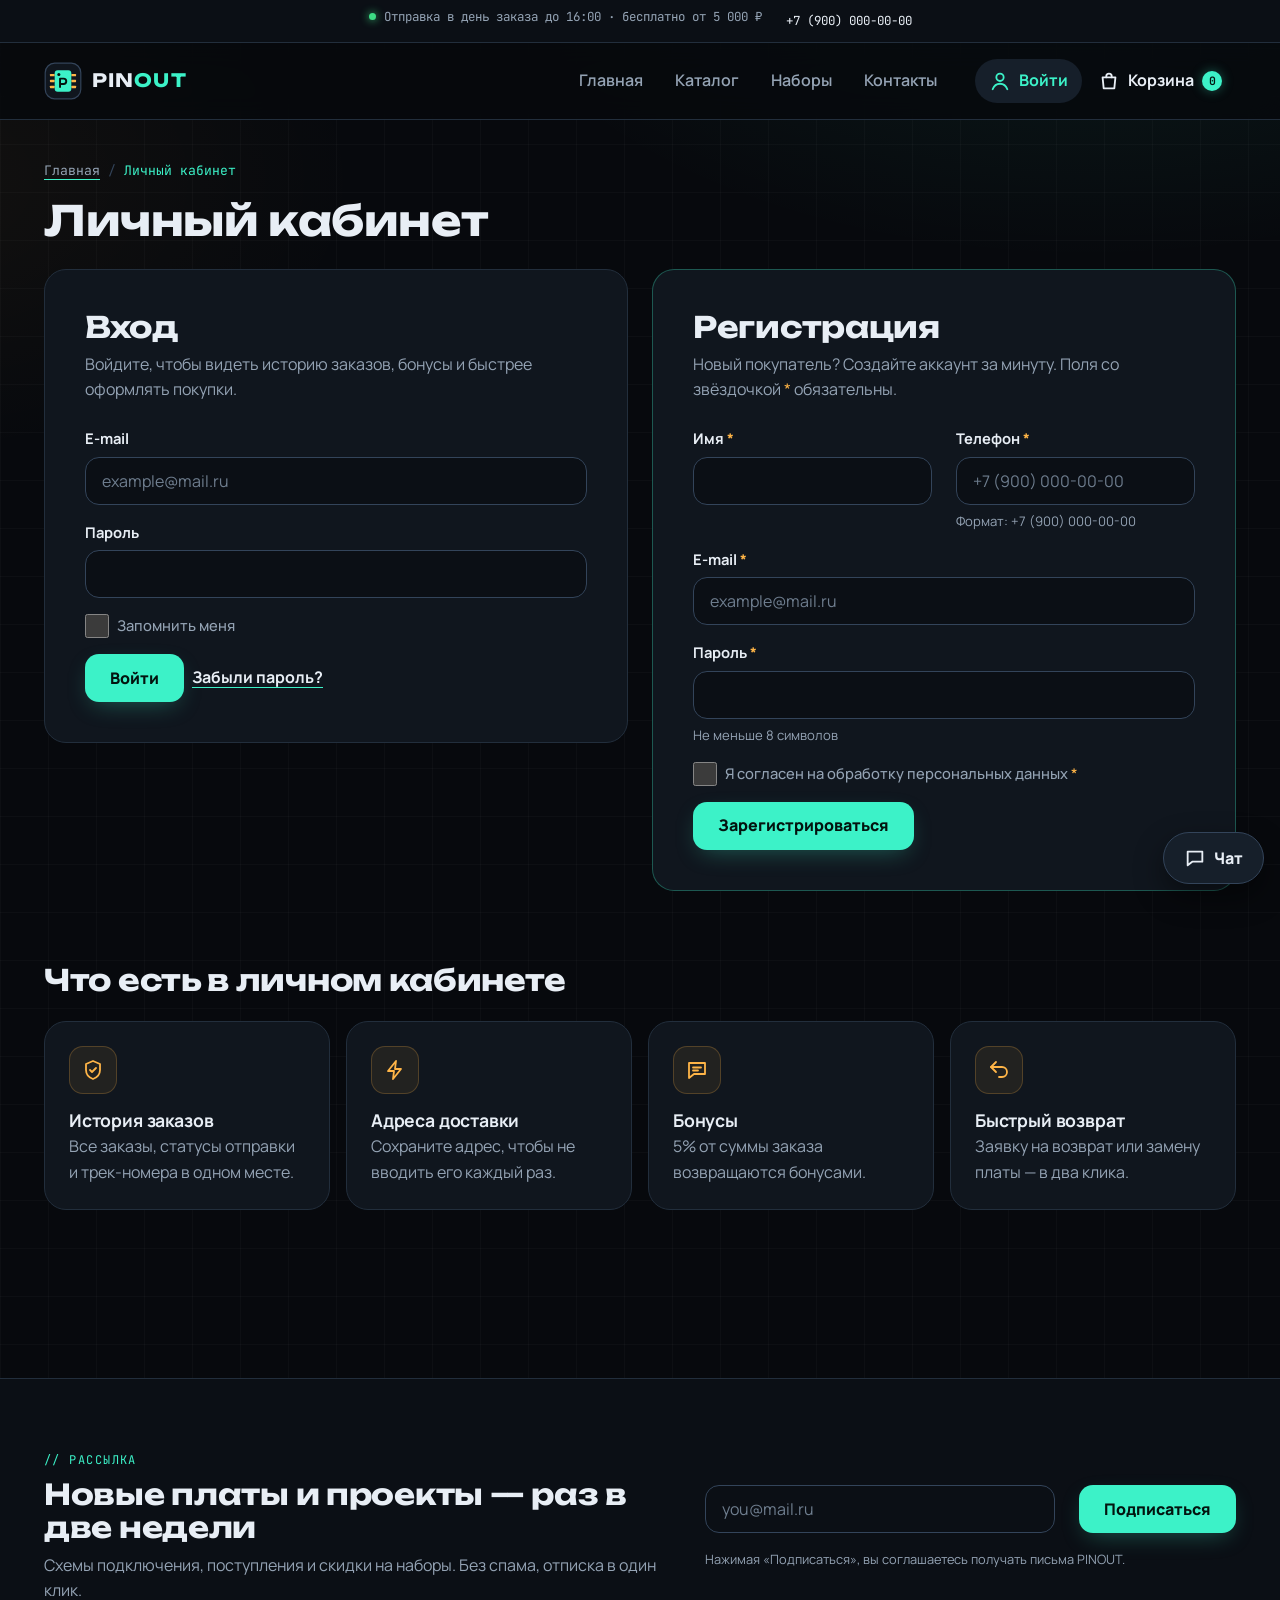
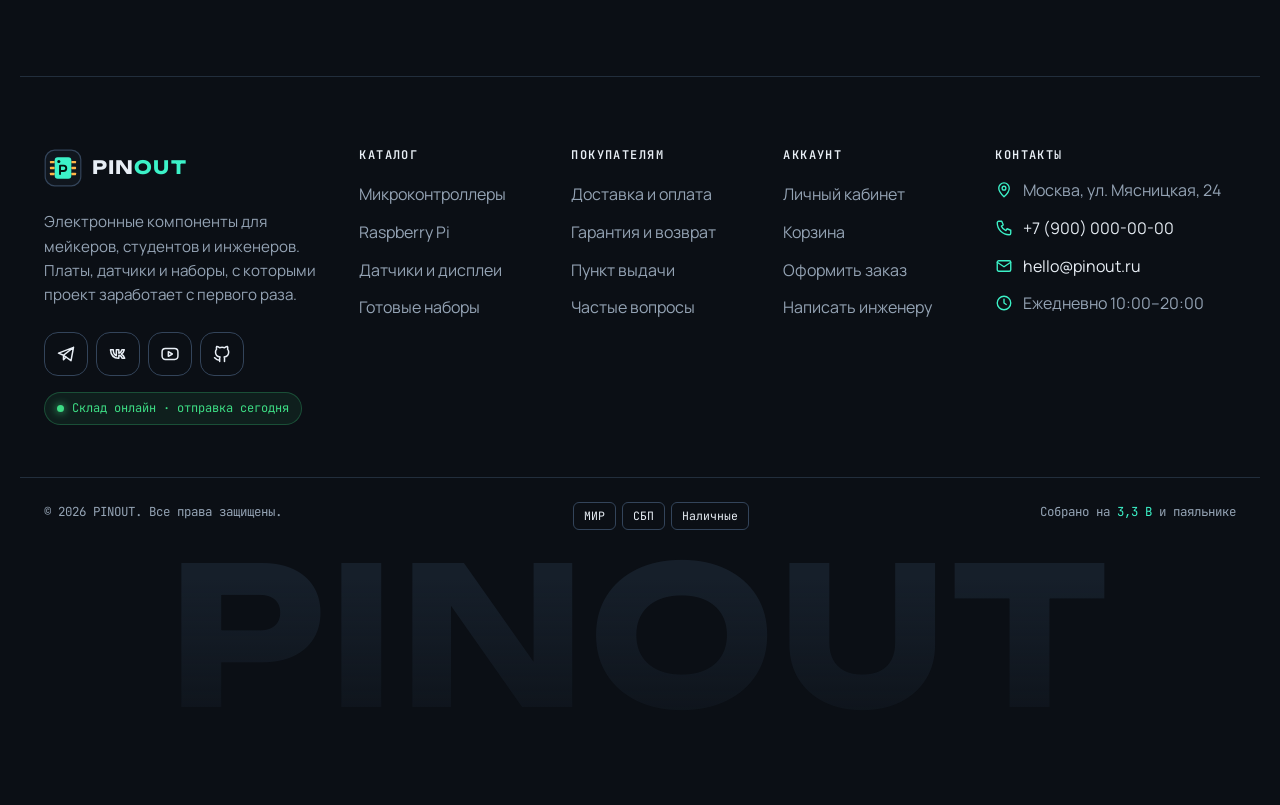
==== account.html @ 780b5b9e "Merge pull request #4 from nguyend1en/feature/electronics-redesign" ====
<!DOCTYPE html>
<html lang="ru">
<head>
  <meta charset="UTF-8">
  <meta name="viewport" content="width=device-width, initial-scale=1.0">
  <title>Личный кабинет — PINOUT</title>
  <meta name="description" content="Вход и регистрация в личном кабинете PINOUT: история заказов, бонусы и данные покупателя.">
  <meta name="theme-color" content="#07090d">
  <script>document.documentElement.classList.add('js');</script>
  <link rel="icon" href="images/favicon.svg" type="image/svg+xml">
  <link rel="preconnect" href="https://fonts.googleapis.com">
  <link rel="preconnect" href="https://fonts.gstatic.com" crossorigin>
  <link rel="stylesheet" href="https://fonts.googleapis.com/css2?family=JetBrains+Mono:wght@400;500;600&amp;family=Manrope:wght@400;500;600;700;800&amp;family=Unbounded:wght@600;700&amp;display=swap">
  <link rel="stylesheet" href="css/style.css">
  <link rel="stylesheet" href="css/responsive.css">
  <script src="js/main.js" defer></script>
</head>
<body>
  <a class="skip-link" href="#main">Перейти к основному содержимому</a>
  <div class="scroll-progress" aria-hidden="true"><span class="scroll-progress__bar"></span></div>
  <div class="topbar">
    <div class="topbar__inner">
      <p class="topbar__text">Отправка в день заказа до 16:00 · бесплатно от 5 000 ₽</p>
      <a class="topbar__phone" href="tel:+79000000000">+7 (900) 000-00-00</a>
    </div>
  </div>
  <header class="site-header" id="top">
    <div class="site-header__inner">
      <a class="site-header__logo" href="index.html" aria-label="PINOUT — на главную"><svg class="logo-mark" viewBox="0 0 64 64" width="36" height="36" aria-hidden="true" focusable="false"><rect x="2" y="2" width="60" height="60" rx="16" fill="#10161e" stroke="#33445a" stroke-width="2"/><g fill="#ffb547"><rect x="10" y="20" width="8" height="4" rx="1"/><rect x="10" y="30" width="8" height="4" rx="1"/><rect x="10" y="40" width="8" height="4" rx="1"/><rect x="46" y="20" width="8" height="4" rx="1"/><rect x="46" y="30" width="8" height="4" rx="1"/><rect x="46" y="40" width="8" height="4" rx="1"/></g><rect x="18" y="14" width="28" height="36" rx="5" fill="#3cf2c8"/><circle cx="25" cy="21" r="2.6" fill="#03140f"/><path d="M27 42V28h6a4.5 4.5 0 0 1 0 9h-6" fill="none" stroke="#03140f" stroke-width="3.2" stroke-linecap="round" stroke-linejoin="round"/></svg><span class="site-header__name">PIN<span class="site-header__name-accent">OUT</span></span></a>
      <div class="header-actions">
        <a class="header-actions__link header-actions__link--active" aria-current="page" href="account.html"><svg class="header-actions__icon" viewBox="0 0 24 24" width="22" height="22" fill="none" stroke="currentColor" stroke-width="2" stroke-linecap="round" stroke-linejoin="round" aria-hidden="true" focusable="false"><circle cx="12" cy="8" r="4"/><path d="M4 21c1.5-4 4.5-6 8-6s6.5 2 8 6"/></svg><span class="header-actions__text">Войти</span></a>
        <a class="header-actions__link" href="cart.html"><svg class="header-actions__icon" viewBox="0 0 24 24" width="22" height="22" fill="none" stroke="currentColor" stroke-width="2" stroke-linecap="round" stroke-linejoin="round" aria-hidden="true" focusable="false"><path d="M5 8h14l-1.2 12H6.2z"/><path d="M9 8V7a3 3 0 0 1 6 0v1"/></svg><span class="header-actions__text">Корзина</span><span class="header-actions__count"><span class="visually-hidden">, товаров: </span><span class="header-actions__count-value">0</span></span></a>
      </div>
      <nav class="site-nav" aria-label="Основная навигация">
        <button class="site-nav__toggle" type="button" aria-expanded="false" aria-controls="site-nav-list">
          <span class="site-nav__toggle-icon" aria-hidden="true"></span>
          <span class="site-nav__toggle-text">Меню</span>
        </button>
        <ul class="site-nav__list" id="site-nav-list">
          <li class="site-nav__item"><a class="site-nav__link" href="index.html">Главная</a></li>
          <li class="site-nav__item"><a class="site-nav__link" href="catalog.html">Каталог</a></li>
          <li class="site-nav__item"><a class="site-nav__link" href="index.html#kits">Наборы</a></li>
          <li class="site-nav__item"><a class="site-nav__link" href="contacts.html">Контакты</a></li>
        </ul>
      </nav>
    </div>
  </header>

  <main id="main" tabindex="-1">
    <nav class="breadcrumbs" aria-label="Хлебные крошки">
      <ol class="breadcrumbs__list">
        <li class="breadcrumbs__item"><a class="breadcrumbs__link" href="index.html">Главная</a></li>
        <li class="breadcrumbs__item"><span class="breadcrumbs__current" aria-current="page">Личный кабинет</span></li>
      </ol>
    </nav>
    <h1 class="page-title">Личный кабинет</h1>

    <div class="account-layout" id="account-auth">
      <section class="account-card" aria-labelledby="login-title">
        <h2 class="account-card__title" id="login-title">Вход</h2>
        <p class="account-card__text">Войдите, чтобы видеть историю заказов, бонусы и быстрее оформлять покупки.</p>
        <form class="order-form" id="login-form" action="#" method="post" data-success="Вы вошли в личный кабинет." data-account="login">
          <div class="order-form__field order-form__field--wide">
            <label class="order-form__label" for="login-email">E-mail</label>
            <input class="order-form__input" id="login-email" name="email" type="email" placeholder="example@mail.ru" autocomplete="email" required>
          </div>
          <div class="order-form__field order-form__field--wide">
            <label class="order-form__label" for="login-password">Пароль</label>
            <input class="order-form__input" id="login-password" name="password" type="password" minlength="6" autocomplete="current-password" required>
          </div>
          <div class="order-form__field order-form__field--checkbox">
            <input class="order-form__checkbox" id="login-remember" name="remember" type="checkbox">
            <label class="order-form__label" for="login-remember">Запомнить меня</label>
          </div>
          <div class="order-form__actions">
            <button class="button button--primary" type="submit">Войти</button>
            <a class="account-card__link" href="contacts.html#faq">Забыли пароль?</a>
          </div>
          <p class="account-card__error" id="login-error" role="alert" hidden>Неверный e-mail или пароль. Попробуйте ещё раз.</p>
        </form>
      </section>

      <section class="account-card account-card--accent" aria-labelledby="register-title">
        <h2 class="account-card__title" id="register-title">Регистрация</h2>
        <p class="account-card__text">Новый покупатель? Создайте аккаунт за минуту. Поля со звёздочкой <span class="order-form__required" aria-hidden="true">*</span> обязательны.</p>
        <form class="order-form" id="register-form" action="#" method="post" data-success="Аккаунт создан, вы вошли в личный кабинет." data-account="register">
          <div class="order-form__field">
            <label class="order-form__label" for="reg-name">Имя <span class="order-form__required" aria-hidden="true">*</span></label>
            <input class="order-form__input" id="reg-name" name="name" type="text" minlength="2" autocomplete="given-name" required>
          </div>
          <div class="order-form__field">
            <label class="order-form__label" for="reg-phone">Телефон <span class="order-form__required" aria-hidden="true">*</span></label>
            <input class="order-form__input" id="reg-phone" name="phone" type="tel" inputmode="tel" placeholder="+7 (900) 000-00-00" pattern="^\+7 \(\d{3}\) \d{3}-\d{2}-\d{2}$" autocomplete="tel" aria-describedby="reg-phone-hint" required>
            <small class="order-form__hint" id="reg-phone-hint">Формат: +7 (900) 000-00-00</small>
          </div>
          <div class="order-form__field order-form__field--wide">
            <label class="order-form__label" for="reg-email">E-mail <span class="order-form__required" aria-hidden="true">*</span></label>
            <input class="order-form__input" id="reg-email" name="email" type="email" placeholder="example@mail.ru" autocomplete="email" required>
          </div>
          <div class="order-form__field order-form__field--wide">
            <label class="order-form__label" for="reg-password">Пароль <span class="order-form__required" aria-hidden="true">*</span></label>
            <input class="order-form__input" id="reg-password" name="password" type="password" minlength="8" autocomplete="new-password" aria-describedby="reg-password-hint" required>
            <small class="order-form__hint" id="reg-password-hint">Не меньше 8 символов</small>
          </div>
          <div class="order-form__field order-form__field--checkbox">
            <input class="order-form__checkbox" id="reg-agreement" name="agreement" type="checkbox" required>
            <label class="order-form__label" for="reg-agreement">Я согласен на обработку персональных данных <span class="order-form__required" aria-hidden="true">*</span></label>
          </div>
          <div class="order-form__actions">
            <button class="button button--primary" type="submit">Зарегистрироваться</button>
          </div>
          <p class="account-card__error" id="register-error" role="alert" hidden>Пользователь с таким e-mail уже зарегистрирован. Войдите в аккаунт.</p>
        </form>
      </section>
    </div>

    <!-- профиль показывается после входа (js/main.js) -->
    <section class="profile" id="account-profile" aria-labelledby="profile-title" hidden>
      <div class="profile__head">
        <span class="profile__avatar" id="profile-avatar" aria-hidden="true"></span>
        <div class="profile__who">
          <h2 class="profile__title" id="profile-title" tabindex="-1">Здравствуйте, <span id="profile-name"></span>!</h2>
          <p class="profile__meta"><span id="profile-email"></span> · <span id="profile-phone"></span></p>
        </div>
        <button class="button button--secondary profile__logout" id="logout" type="button">Выйти</button>
      </div>

      <dl class="profile__stats">
        <div class="profile__stat"><dt>Заказов</dt><dd id="stat-orders">0</dd></div>
        <div class="profile__stat"><dt>Сумма покупок</dt><dd id="stat-spent">0 ₽</dd></div>
        <div class="profile__stat"><dt>Бонусы (5%)</dt><dd id="stat-bonus">0</dd></div>
      </dl>

      <h3 class="profile__subtitle">История заказов</h3>
      <p class="table-hint" aria-hidden="true">Таблицу можно прокрутить вправо &rarr;</p>
      <div class="table-wrap" role="region" aria-labelledby="orders-caption" tabindex="0">
        <table class="data-table orders-table">
          <caption class="data-table__caption" id="orders-caption">Ваши заказы — новые сверху</caption>
          <thead>
            <tr class="data-table__row">
              <th class="data-table__head-cell" scope="col">№</th>
              <th class="data-table__head-cell" scope="col">Дата</th>
              <th class="data-table__head-cell" scope="col">Товары</th>
              <th class="data-table__head-cell" scope="col">Сумма</th>
              <th class="data-table__head-cell" scope="col">Статус</th>
            </tr>
          </thead>
          <tbody id="orders-body"></tbody>
        </table>
      </div>
      <p class="profile__empty" id="orders-empty" hidden>Заказов пока нет. <a href="catalog.html">Перейти в каталог</a></p>
    </section>

    <section class="section" aria-labelledby="perks-title">
      <h2 class="section__title" id="perks-title">Что есть в личном кабинете</h2>
      <ul class="advantages">
        <li class="advantages__item" data-reveal>
          <span class="advantages__icon" aria-hidden="true"><svg viewBox="0 0 24 24" width="24" height="24" fill="none" stroke="currentColor" stroke-width="1.8" stroke-linecap="round" stroke-linejoin="round" aria-hidden="true" focusable="false"><path d="M12 3l7 3v6c0 4.5-3 7.5-7 9-4-1.5-7-4.5-7-9V6z"/><path d="M9 12l2 2 4-4"/></svg></span>
          <h3 class="advantages__title">История заказов</h3>
          <p class="advantages__text">Все заказы, статусы отправки и трек-номера в одном месте.</p>
        </li>
        <li class="advantages__item" data-reveal>
          <span class="advantages__icon" aria-hidden="true"><svg viewBox="0 0 24 24" width="24" height="24" fill="none" stroke="currentColor" stroke-width="1.8" stroke-linecap="round" stroke-linejoin="round" aria-hidden="true" focusable="false"><path d="M13 3L5 13h6l-1 8 8-10h-6z"/></svg></span>
          <h3 class="advantages__title">Адреса доставки</h3>
          <p class="advantages__text">Сохраните адрес, чтобы не вводить его каждый раз.</p>
        </li>
        <li class="advantages__item" data-reveal>
          <span class="advantages__icon" aria-hidden="true"><svg viewBox="0 0 24 24" width="24" height="24" fill="none" stroke="currentColor" stroke-width="1.8" stroke-linecap="round" stroke-linejoin="round" aria-hidden="true" focusable="false"><path d="M4 5h16v11H9l-5 4z"/><path d="M8 9.5h8M8 12.5h5"/></svg></span>
          <h3 class="advantages__title">Бонусы</h3>
          <p class="advantages__text">5% от суммы заказа возвращаются бонусами.</p>
        </li>
        <li class="advantages__item" data-reveal>
          <span class="advantages__icon" aria-hidden="true"><svg viewBox="0 0 24 24" width="24" height="24" fill="none" stroke="currentColor" stroke-width="1.8" stroke-linecap="round" stroke-linejoin="round" aria-hidden="true" focusable="false"><path d="M9 14L4 9l5-5"/><path d="M4 9h11a5 5 0 010 10h-3"/></svg></span>
          <h3 class="advantages__title">Быстрый возврат</h3>
          <p class="advantages__text">Заявку на возврат или замену платы — в два клика.</p>
        </li>
      </ul>
    </section>
  </main>

  <footer class="site-footer">
    <div class="footer-cta">
      <div>
        <p class="footer-cta__label">// рассылка</p>
        <h2 class="footer-cta__title">Новые платы и проекты — раз в две недели</h2>
        <p class="footer-cta__text">Схемы подключения, поступления и скидки на наборы. Без спама, отписка в один клик.</p>
      </div>
      <form class="order-form subscribe" id="subscribe-form" action="#" method="post" data-success="Готово! Первое письмо придёт с ближайшей рассылкой.">
        <label class="visually-hidden" for="subscribe-email">E-mail для рассылки</label>
        <input class="order-form__input" id="subscribe-email" name="email" type="email" placeholder="you@mail.ru" autocomplete="email" required>
        <button class="button button--primary" type="submit">Подписаться</button>
        <p class="subscribe__note">Нажимая «Подписаться», вы соглашаетесь получать письма PINOUT.</p>
      </form>
    </div>
    <div class="site-footer__inner">
      <div class="site-footer__brand">
        <a class="site-footer__logo" href="index.html" aria-label="PINOUT — на главную"><svg class="logo-mark" viewBox="0 0 64 64" width="36" height="36" aria-hidden="true" focusable="false"><rect x="2" y="2" width="60" height="60" rx="16" fill="#10161e" stroke="#33445a" stroke-width="2"/><g fill="#ffb547"><rect x="10" y="20" width="8" height="4" rx="1"/><rect x="10" y="30" width="8" height="4" rx="1"/><rect x="10" y="40" width="8" height="4" rx="1"/><rect x="46" y="20" width="8" height="4" rx="1"/><rect x="46" y="30" width="8" height="4" rx="1"/><rect x="46" y="40" width="8" height="4" rx="1"/></g><rect x="18" y="14" width="28" height="36" rx="5" fill="#3cf2c8"/><circle cx="25" cy="21" r="2.6" fill="#03140f"/><path d="M27 42V28h6a4.5 4.5 0 0 1 0 9h-6" fill="none" stroke="#03140f" stroke-width="3.2" stroke-linecap="round" stroke-linejoin="round"/></svg><span class="site-header__name">PIN<span class="site-header__name-accent">OUT</span></span></a>
        <p class="site-footer__about">Электронные компоненты для мейкеров, студентов и инженеров. Платы, датчики и наборы, с которыми проект заработает с первого раза.</p>
        <ul class="socials">
          <li><a class="socials__link" href="https://t.me/" target="_blank" rel="noopener" aria-label="Telegram (в новой вкладке)"><svg viewBox="0 0 24 24" width="20" height="20" fill="none" stroke="currentColor" stroke-width="1.8" stroke-linecap="round" stroke-linejoin="round" aria-hidden="true" focusable="false"><path d="M21 4L3 11l6 2.5M21 4l-3 16-9-6.5M21 4L9 13.5V19l3-3.5"/></svg></a></li>
          <li><a class="socials__link" href="https://vk.com/" target="_blank" rel="noopener" aria-label="ВКонтакте (в новой вкладке)"><svg viewBox="0 0 24 24" width="20" height="20" fill="none" stroke="currentColor" stroke-width="1.8" stroke-linecap="round" stroke-linejoin="round" aria-hidden="true" focusable="false"><path d="M3 7c.5 6 4 10 9.5 10h.5v-3.5c2 .2 3.4 1.6 4 3.5H20c-.8-2.6-2.7-4.3-4-5 1.3-.8 3-2.6 3.5-5h-2.8c-.6 2-2.2 3.8-3.7 4V7h-3v7c-1.8-.4-3.6-2.6-3.7-7z"/></svg></a></li>
          <li><a class="socials__link" href="https://www.youtube.com/" target="_blank" rel="noopener" aria-label="YouTube (в новой вкладке)"><svg viewBox="0 0 24 24" width="20" height="20" fill="none" stroke="currentColor" stroke-width="1.8" stroke-linecap="round" stroke-linejoin="round" aria-hidden="true" focusable="false"><rect x="2.5" y="5.5" width="19" height="13" rx="4"/><path d="M10 9.2v5.6l4.8-2.8z"/></svg></a></li>
          <li><a class="socials__link" href="https://github.com/nguyend1en/kr3-responsive-shop" target="_blank" rel="noopener" aria-label="GitHub (в новой вкладке)"><svg viewBox="0 0 24 24" width="20" height="20" fill="none" stroke="currentColor" stroke-width="1.8" stroke-linecap="round" stroke-linejoin="round" aria-hidden="true" focusable="false"><path d="M9 19c-4 1.3-4-2-6-2.5m12 4.5v-3.5c0-1 .1-1.4-.5-2 2.8-.3 5.5-1.4 5.5-6a4.6 4.6 0 0 0-1.3-3.2 4.3 4.3 0 0 0-.1-3.2s-1-.3-3.4 1.3a11.6 11.6 0 0 0-6.2 0C6.6 2.8 5.6 3.1 5.6 3.1a4.3 4.3 0 0 0-.1 3.2A4.6 4.6 0 0 0 4.2 9.5c0 4.6 2.7 5.7 5.5 6-.6.6-.6 1.2-.5 2V21"/></svg></a></li>
        </ul>
        <p class="site-footer__status">Склад онлайн · отправка сегодня</p>
      </div>
      <nav class="site-footer__col" aria-labelledby="footer-catalog-title">
        <h2 class="site-footer__title" id="footer-catalog-title">Каталог</h2>
        <ul class="site-footer__list">
          <li><a class="site-footer__link" href="catalog.html">Микроконтроллеры</a></li>
          <li><a class="site-footer__link" href="catalog.html">Raspberry Pi</a></li>
          <li><a class="site-footer__link" href="catalog.html">Датчики и дисплеи</a></li>
          <li><a class="site-footer__link" href="index.html#kits">Готовые наборы</a></li>
        </ul>
      </nav>
      <nav class="site-footer__col" aria-labelledby="footer-help-title">
        <h2 class="site-footer__title" id="footer-help-title">Покупателям</h2>
        <ul class="site-footer__list">
          <li><a class="site-footer__link" href="contacts.html#faq">Доставка и оплата</a></li>
          <li><a class="site-footer__link" href="contacts.html#faq">Гарантия и возврат</a></li>
          <li><a class="site-footer__link" href="contacts.html#route">Пункт выдачи</a></li>
          <li><a class="site-footer__link" href="contacts.html#faq">Частые вопросы</a></li>
        </ul>
      </nav>
      <nav class="site-footer__col" aria-labelledby="footer-account-title">
        <h2 class="site-footer__title" id="footer-account-title">Аккаунт</h2>
        <ul class="site-footer__list">
          <li><a class="site-footer__link" href="account.html">Личный кабинет</a></li>
          <li><a class="site-footer__link" href="cart.html">Корзина</a></li>
          <li><a class="site-footer__link" href="order.html">Оформить заказ</a></li>
          <li><a class="site-footer__link" href="contacts.html#feedback-title">Написать инженеру</a></li>
        </ul>
      </nav>
      <div class="site-footer__col">
        <h2 class="site-footer__title">Контакты</h2>
        <address class="site-footer__address">
          <p class="site-footer__contact"><svg viewBox="0 0 24 24" width="18" height="18" fill="none" stroke="currentColor" stroke-width="1.8" stroke-linecap="round" stroke-linejoin="round" aria-hidden="true" focusable="false"><path d="M12 21s-7-6.2-7-11.5a7 7 0 0 1 14 0C19 14.8 12 21 12 21z"/><circle cx="12" cy="9.5" r="2.5"/></svg><span>Москва, ул. Мясницкая, 24</span></p>
          <p class="site-footer__contact"><svg viewBox="0 0 24 24" width="18" height="18" fill="none" stroke="currentColor" stroke-width="1.8" stroke-linecap="round" stroke-linejoin="round" aria-hidden="true" focusable="false"><path d="M5 3h4l2 5-2.5 1.5a11 11 0 0 0 6 6L16 13l5 2v4a2 2 0 0 1-2 2A16 16 0 0 1 3 5a2 2 0 0 1 2-2z"/></svg><a href="tel:+79000000000">+7 (900) 000-00-00</a></p>
          <p class="site-footer__contact"><svg viewBox="0 0 24 24" width="18" height="18" fill="none" stroke="currentColor" stroke-width="1.8" stroke-linecap="round" stroke-linejoin="round" aria-hidden="true" focusable="false"><rect x="3" y="5" width="18" height="14" rx="2"/><path d="M3 7l9 6 9-6"/></svg><a href="mailto:hello@pinout.ru">hello@pinout.ru</a></p>
          <p class="site-footer__contact"><svg viewBox="0 0 24 24" width="18" height="18" fill="none" stroke="currentColor" stroke-width="1.8" stroke-linecap="round" stroke-linejoin="round" aria-hidden="true" focusable="false"><circle cx="12" cy="12" r="9"/><path d="M12 7v5l3 2"/></svg><span>Ежедневно 10:00–20:00</span></p>
        </address>
      </div>
    </div>
    <div class="site-footer__bottom">
      <p class="site-footer__copy">&copy; 2026 PINOUT. Все права защищены.</p>
      <ul class="payments" aria-label="Способы оплаты">
        <li class="payments__item">МИР</li>
        <li class="payments__item">СБП</li>
        <li class="payments__item">Наличные</li>
      </ul>
      <p class="site-footer__made">Собрано на <span>3,3&nbsp;В</span> и паяльнике</p>
    </div>
    <p class="site-footer__giant" aria-hidden="true">PINOUT</p>
  </footer>
  <a class="to-top" href="#top" aria-label="Наверх">
    <svg class="to-top__chip" viewBox="0 0 64 64" aria-hidden="true" focusable="false">
      <g class="to-top__pin to-top__pin--left"><rect x="4" y="16" width="10" height="4" rx="1"/><rect x="4" y="26" width="10" height="4" rx="1"/><rect x="4" y="36" width="10" height="4" rx="1"/><rect x="4" y="46" width="10" height="4" rx="1"/></g>
      <g class="to-top__pin to-top__pin--right"><rect x="50" y="16" width="10" height="4" rx="1"/><rect x="50" y="26" width="10" height="4" rx="1"/><rect x="50" y="36" width="10" height="4" rx="1"/><rect x="50" y="46" width="10" height="4" rx="1"/></g>
      <rect class="to-top__body" x="13" y="8" width="38" height="48" rx="5"/>
      <rect class="to-top__fill" x="14.5" y="9.5" width="35" height="45" rx="4"/>
      <path class="to-top__notch" d="M27 8.8a5 5 0 0 0 10 0z"/>
      <path class="to-top__arrow" d="M32 44V22M24 30l8-8 8 8"/>
    </svg>
  </a>

  <p class="success-message" id="success-message" role="status" hidden>Заказ принят! Мы свяжемся с вами в течение часа.</p>
  <div class="chat" id="chat">
    <section class="chat__panel" id="chat-panel" aria-labelledby="chat-title" hidden>
      <div class="chat__header">
        <div>
          <h2 class="chat__title" id="chat-title">Чат с магазином</h2>
          <p class="chat__status"><span class="chat__dot" aria-hidden="true"></span>Инженеры на связи 10:00–20:00</p>
        </div>
        <button class="chat__close" type="button" aria-label="Свернуть чат">&times;</button>
      </div>
      <ol class="chat__messages" aria-live="polite">
        <li class="chat__message chat__message--shop">
          <p class="chat__author">Инженер PINOUT</p>
          <p class="chat__text">Здравствуйте! Расскажите о проекте или спросите про распиновку, драйвер, доставку — инженер магазина ответит здесь.</p>
        </li>
      </ol>
      <form class="chat__form" id="chat-form" action="#" method="post">
        <label class="visually-hidden" for="chat-input">Ваше сообщение</label>
        <textarea class="chat__input" id="chat-input" name="message" rows="2" placeholder="Напишите сообщение…" required></textarea>
        <button class="chat__send" type="submit" aria-label="Отправить сообщение"><svg viewBox="0 0 24 24" width="20" height="20" fill="none" stroke="currentColor" stroke-width="2" stroke-linecap="round" stroke-linejoin="round" aria-hidden="true" focusable="false"><path d="M4 12l16-8-6 16-2-7z"/></svg></button>
      </form>
    </section>
    <button class="chat__toggle" type="button" aria-expanded="false" aria-controls="chat-panel"><svg class="chat__icon" viewBox="0 0 24 24" width="22" height="22" fill="none" stroke="currentColor" stroke-width="2" stroke-linecap="round" stroke-linejoin="round" aria-hidden="true" focusable="false"><path d="M4 5h16v11H9l-5 4z"/></svg><span class="chat__toggle-text">Чат</span></button>
  </div>

</body>
</html>
---- css/style.css ----
/* =========================================================
   PINOUT — КР №3. Базовые стили (Mobile First).
   Здесь нет медиазапросов: так сайт выглядит на телефоне
   (от 360px). Всё, что меняется на планшете и desktop,
   находится в css/responsive.css.
   Стиль — «осциллограф»: почти чёрный фон, бирюзовый луч
   как акцент, золотые «контактные площадки», моноширинный
   шрифт для характеристик и сетка дорожек печатной платы.
   ========================================================= */

/* ===== 1. Переменные ===== */
:root {
  --color-bg: #07090d;
  --color-bg-soft: #0b0f15;
  --color-surface: #10161e;
  --color-surface-2: #161f2a;
  --color-line: #222e3c;
  --color-line-strong: #33445a;
  --color-text: #e8eef5;
  --color-muted: #94a3b4;
  --color-accent: #3cf2c8;
  --color-accent-strong: #7dfadc;
  --color-accent-ink: #03140f;
  --color-accent-glow: rgba(60, 242, 200, 0.35);
  --color-gold: #ffb547;
  --color-gold-ink: #1d1203;
  --color-success: #3ddc84;
  --color-danger: #ff7a7a;

  --font-main: "Manrope", "Segoe UI", Arial, sans-serif;
  --font-display: "Unbounded", "Manrope", "Segoe UI", sans-serif;
  --font-mono: "JetBrains Mono", Consolas, "DejaVu Sans Mono", monospace;

  --space-xs: 4px;
  --space-sm: 8px;
  --space-md: 16px;
  --space-lg: 24px;
  --space-xl: 40px;
  --space-2xl: 72px;

  --radius-sm: 8px;
  --radius-md: 14px;
  --radius-lg: 22px;
  --radius-pill: 999px;

  --container-width: 1240px;
  --header-height: 64px;
  --ease: cubic-bezier(0.22, 1, 0.36, 1);
}

/* ===== 2. Базовые стили ===== */
*,
*::before,
*::after {
  box-sizing: border-box;
}

html {
  scroll-behavior: smooth;
  scroll-padding-top: calc(var(--header-height) + var(--space-md));
  color-scheme: dark;
  -webkit-text-size-adjust: 100%;
  text-size-adjust: 100%;
}

body {
  display: flex;
  flex-direction: column;
  min-height: 100vh;
  margin: 0;
  font-family: var(--font-main);
  font-size: 1rem;
  line-height: 1.6;
  color: var(--color-text);
  background-color: var(--color-bg);
  /* мягкое свечение сверху и сетка дорожек платы */
  background-image:
    radial-gradient(900px 500px at 85% -10%, rgba(60, 242, 200, 0.09), transparent 70%),
    radial-gradient(700px 400px at -10% 20%, rgba(255, 181, 71, 0.05), transparent 70%),
    linear-gradient(rgba(255, 255, 255, 0.025) 1px, transparent 1px),
    linear-gradient(90deg, rgba(255, 255, 255, 0.025) 1px, transparent 1px);
  background-size: auto, auto, 48px 48px, 48px 48px;
  background-attachment: fixed, fixed, scroll, scroll;
}

main {
  flex: 1;
  width: 100%;
  max-width: var(--container-width);
  margin: 0 auto;
  padding: var(--space-lg) var(--space-md) var(--space-2xl);
}

h1,
h2,
h3 {
  margin-top: 0;
  line-height: 1.15;
  letter-spacing: -0.01em;
}

h1,
h2 {
  font-family: var(--font-display);
  font-weight: 700;
}

h1 {
  font-size: 2rem;
}

h2 {
  font-size: 1.5rem;
}

h3 {
  font-size: 1.1rem;
  font-weight: 700;
}

picture {
  display: block;
}

img {
  display: block;
  max-width: 100%;
  height: auto;
}

a {
  color: var(--color-text);
  text-decoration-color: var(--color-accent);
  text-decoration-thickness: 1px;
  text-underline-offset: 4px;
  transition: color 0.2s ease;
}

a:hover {
  color: var(--color-accent);
}

::selection {
  color: var(--color-accent-ink);
  background-color: var(--color-accent);
}

/* видимый фокус для клавиатуры — бирюзовая рамка со свечением */
a:focus-visible,
button:focus-visible,
input:focus-visible,
select:focus-visible,
textarea:focus-visible,
summary:focus-visible,
iframe:focus-visible,
[tabindex]:focus-visible {
  outline: 2px solid var(--color-accent);
  outline-offset: 3px;
  box-shadow: 0 0 0 6px var(--color-accent-glow);
}

main:focus {
  outline: none;
}

.visually-hidden {
  position: absolute;
  width: 1px;
  height: 1px;
  margin: -1px;
  padding: 0;
  overflow: hidden;
  clip: rect(0 0 0 0);
  white-space: nowrap;
  border: 0;
}

/* моноширинные «метки» — как подписи на плате */
.mono {
  font-family: var(--font-mono);
}

/* ===== 3. Ссылка «Перейти к содержимому» ===== */
.skip-link {
  position: absolute;
  top: -100px;
  left: var(--space-md);
  z-index: 100;
  padding: var(--space-sm) var(--space-md);
  font-weight: 700;
  color: var(--color-accent-ink);
  background-color: var(--color-accent);
  border-radius: var(--radius-sm);
}

.skip-link:focus {
  top: var(--space-sm);
}

/* ===== 4. Верхняя полоса и шапка ===== */
.topbar {
  font-family: var(--font-mono);
  font-size: 0.78rem;
  color: var(--color-muted);
  background-color: var(--color-bg-soft);
  border-bottom: 1px solid var(--color-line);
}

.topbar__inner {
  display: flex;
  flex-wrap: wrap;
  justify-content: center;
  gap: var(--space-xs) var(--space-lg);
  max-width: var(--container-width);
  margin: 0 auto;
  padding: 7px var(--space-md);
  text-align: center;
}

.topbar__text {
  margin: 0;
}

/* зелёная «лампочка» — магазин работает */
.topbar__text::before {
  content: "";
  display: inline-block;
  width: 7px;
  height: 7px;
  margin-right: 8px;
  vertical-align: 1px;
  background-color: var(--color-success);
  border-radius: 50%;
  box-shadow: 0 0 8px var(--color-success);
}

.topbar__phone {
  display: none;
  padding: 4px 0;
  color: var(--color-text);
  text-decoration: none;
}

.site-header {
  position: sticky;
  top: 0;
  z-index: 20;
  background-color: rgba(7, 9, 13, 0.82);
  border-bottom: 1px solid var(--color-line);
  -webkit-backdrop-filter: blur(14px);
  backdrop-filter: blur(14px);
  transition: background-color 0.3s ease, box-shadow 0.3s ease;
}

.site-header__inner {
  display: flex;
  flex-wrap: wrap;
  align-items: center;
  justify-content: space-between;
  gap: var(--space-sm);
  max-width: var(--container-width);
  margin: 0 auto;
  padding: 10px var(--space-md);
}

.site-header__logo {
  display: inline-flex;
  align-items: center;
  gap: 10px;
  color: var(--color-text);
  text-decoration: none;
}

.site-header__logo:hover {
  color: var(--color-text);
}

.logo-mark {
  flex-shrink: 0;
  width: 34px;
  height: 34px;
  transition: transform 0.4s var(--ease);
}

.site-header__logo:hover .logo-mark {
  transform: rotate(-8deg) scale(1.06);
}

.site-header__name {
  font-family: var(--font-display);
  font-size: 1.05rem;
  font-weight: 700;
  letter-spacing: 0.06em;
}

.site-header__name-accent {
  color: var(--color-accent);
}

.header-actions {
  display: flex;
  align-items: center;
  gap: 2px;
  margin-left: auto;
}

.header-actions__link {
  position: relative;
  display: inline-flex;
  align-items: center;
  justify-content: center;
  gap: var(--space-sm);
  min-width: 44px;
  min-height: 44px;
  padding: 8px 10px;
  font-weight: 700;
  color: var(--color-text);
  text-decoration: none;
  border-radius: var(--radius-pill);
  transition: background-color 0.2s ease, color 0.2s ease;
}

.header-actions__link:hover,
.header-actions__link--active {
  color: var(--color-accent);
  background-color: var(--color-surface-2);
}

.header-actions__text {
  display: none;
  max-width: 12ch;
  overflow: hidden;
  text-overflow: ellipsis;
  white-space: nowrap;
}

.header-actions__count {
  position: absolute;
  top: 2px;
  right: 0;
  min-width: 20px;
  height: 20px;
  padding: 0 5px;
  font-family: var(--font-mono);
  font-size: 0.72rem;
  font-weight: 600;
  line-height: 20px;
  text-align: center;
  color: var(--color-accent-ink);
  background-color: var(--color-accent);
  border-radius: var(--radius-pill);
  box-shadow: 0 0 12px var(--color-accent-glow);
}

/* ===== 5. Навигация и мобильное меню ===== */
.site-nav {
  width: 100%;
}

.site-nav__list {
  display: flex;
  gap: var(--space-xs);
  margin: 0;
  padding: 0;
  overflow-x: auto;
  list-style: none;
}

.site-nav__link {
  display: block;
  padding: var(--space-sm) 14px;
  font-weight: 600;
  color: var(--color-muted);
  white-space: nowrap;
  text-decoration: none;
  border-radius: var(--radius-pill);
  transition: color 0.2s ease, background-color 0.2s ease;
}

.site-nav__link:hover {
  color: var(--color-text);
  background-color: var(--color-surface-2);
}

.site-nav__link--active,
.site-nav__link--active:hover {
  color: var(--color-accent-ink);
  background-color: var(--color-accent);
}

.site-nav__toggle {
  display: none;
}

.js .site-nav {
  width: auto;
}

.js .site-nav__toggle {
  display: inline-flex;
  align-items: center;
  gap: 10px;
  min-height: 44px;
  padding: 8px 12px;
  font-family: inherit;
  font-size: 1rem;
  font-weight: 700;
  color: var(--color-text);
  background-color: var(--color-surface-2);
  border: 1px solid var(--color-line);
  border-radius: var(--radius-pill);
  cursor: pointer;
}

.site-nav__toggle-text {
  position: absolute;
  width: 1px;
  height: 1px;
  overflow: hidden;
  clip: rect(0 0 0 0);
  white-space: nowrap;
}

.site-nav__toggle-icon,
.site-nav__toggle-icon::before,
.site-nav__toggle-icon::after {
  display: block;
  width: 18px;
  height: 2px;
  background-color: currentColor;
  border-radius: 1px;
  transition: transform 0.25s var(--ease), background-color 0.2s ease;
}

.site-nav__toggle-icon {
  position: relative;
}

.site-nav__toggle-icon::before,
.site-nav__toggle-icon::after {
  content: "";
  position: absolute;
  left: 0;
}

.site-nav__toggle-icon::before {
  top: -6px;
}

.site-nav__toggle-icon::after {
  top: 6px;
}

.site-nav__toggle[aria-expanded="true"] .site-nav__toggle-icon {
  background-color: transparent;
}

.site-nav__toggle[aria-expanded="true"] .site-nav__toggle-icon::before {
  transform: translateY(6px) rotate(45deg);
}

.site-nav__toggle[aria-expanded="true"] .site-nav__toggle-icon::after {
  transform: translateY(-6px) rotate(-45deg);
}

.js .site-nav__list {
  position: absolute;
  top: 100%;
  left: 0;
  right: 0;
  display: none;
  flex-direction: column;
  gap: var(--space-xs);
  max-height: calc(100vh - var(--header-height));
  padding: var(--space-md);
  overflow-y: auto;
  background-color: var(--color-bg-soft);
  border-bottom: 1px solid var(--color-line);
  box-shadow: 0 24px 48px rgba(0, 0, 0, 0.5);
}

.js .site-nav--open .site-nav__list {
  display: flex;
}

.js .site-nav__link {
  padding: 12px var(--space-md);
  font-size: 1.05rem;
  border-radius: var(--radius-md);
}

/* ===== 6. Кнопки ===== */
.button {
  position: relative;
  display: inline-flex;
  align-items: center;
  justify-content: center;
  gap: var(--space-sm);
  min-height: 48px;
  padding: 12px 24px;
  font-family: inherit;
  font-size: 1rem;
  font-weight: 800;
  line-height: 1.2;
  text-align: center;
  text-decoration: none;
  border: 1px solid transparent;
  border-radius: var(--radius-md);
  cursor: pointer;
  transition: transform 0.2s var(--ease), box-shadow 0.25s ease, background-color 0.2s ease, color 0.2s ease, border-color 0.2s ease;
}

.button--primary {
  color: var(--color-accent-ink);
  background-color: var(--color-accent);
  box-shadow: 0 0 0 0 var(--color-accent-glow), 0 8px 24px -8px var(--color-accent-glow);
}

.button--primary:hover {
  color: var(--color-accent-ink);
  background-color: var(--color-accent-strong);
  box-shadow: 0 0 0 4px rgba(60, 242, 200, 0.18), 0 14px 32px -8px var(--color-accent-glow);
  transform: translateY(-2px);
}

.button--secondary {
  color: var(--color-text);
  background-color: rgba(255, 255, 255, 0.03);
  border-color: var(--color-line-strong);
}

.button--secondary:hover {
  color: var(--color-accent);
  border-color: var(--color-accent);
  transform: translateY(-2px);
}

.button:active {
  transform: translateY(0) scale(0.98);
}

.button:disabled,
.button--disabled {
  color: var(--color-muted);
  background-color: var(--color-surface-2);
  border-color: var(--color-line);
  box-shadow: none;
  cursor: not-allowed;
  transform: none;
}

.button--disabled {
  opacity: 0.6;
  pointer-events: none;
}

/* ===== 7. Хлебные крошки ===== */
.breadcrumbs {
  margin-bottom: var(--space-md);
  font-family: var(--font-mono);
  font-size: 0.82rem;
  color: var(--color-muted);
}

.breadcrumbs__list {
  display: flex;
  flex-wrap: wrap;
  gap: var(--space-xs) var(--space-sm);
  margin: 0;
  padding: 0;
  list-style: none;
}

.breadcrumbs__link {
  color: var(--color-muted);
}

.breadcrumbs__item:not(:last-child)::after {
  content: "/";
  margin-left: var(--space-sm);
  color: var(--color-line-strong);
}

.breadcrumbs__current {
  color: var(--color-accent);
}

/* ===== 8. Разделы и заголовки ===== */
.section {
  margin-bottom: var(--space-2xl);
}

.section__head {
  display: flex;
  flex-wrap: wrap;
  align-items: flex-end;
  justify-content: space-between;
  gap: var(--space-sm) var(--space-md);
  margin-bottom: var(--space-lg);
}

/* маленькая моно-подпись над заголовком раздела */
.section__eyebrow {
  margin: 0 0 var(--space-sm);
  font-family: var(--font-mono);
  font-size: 0.78rem;
  font-weight: 600;
  letter-spacing: 0.14em;
  text-transform: uppercase;
  color: var(--color-accent);
}

.section__title,
.page-title {
  margin-bottom: var(--space-lg);
}

.section__head .section__title {
  margin-bottom: 0;
}

.section__more {
  font-weight: 700;
  color: var(--color-accent);
  text-decoration: none;
}

.section__more::after {
  content: " \2192";
  display: inline-block;
  transition: transform 0.2s var(--ease);
}

.section__more:hover::after {
  transform: translateX(4px);
}

.page-title {
  font-size: 2rem;
}

/* ===== 9. Главный экран ===== */
.hero {
  position: relative;
  display: grid;
  gap: var(--space-xl);
  margin-bottom: var(--space-2xl);
  padding-top: var(--space-md);
}

.hero__label {
  display: inline-flex;
  align-items: center;
  gap: 8px;
  margin: 0 0 var(--space-md);
  padding: 6px 12px;
  font-family: var(--font-mono);
  font-size: 0.75rem;
  font-weight: 600;
  letter-spacing: 0.08em;
  text-transform: uppercase;
  color: var(--color-accent);
  background-color: rgba(60, 242, 200, 0.08);
  border: 1px solid rgba(60, 242, 200, 0.25);
  border-radius: var(--radius-pill);
}

.hero__title {
  margin-bottom: var(--space-md);
  font-size: 2.2rem;
  line-height: 1.08;
}

.hero__accent {
  color: var(--color-accent);
}

.hero__text {
  max-width: 54ch;
  margin: 0 0 var(--space-lg);
  font-size: 1.08rem;
  color: var(--color-muted);
}

.hero__actions {
  display: flex;
  flex-direction: column;
  gap: var(--space-sm);
  margin-bottom: var(--space-xl);
}

.hero__stats {
  display: grid;
  grid-template-columns: repeat(3, minmax(0, 1fr));
  gap: var(--space-md);
  margin: 0;
  padding-top: var(--space-lg);
  border-top: 1px solid var(--color-line);
}

.hero__stat {
  display: flex;
  flex-direction: column-reverse;
}

.hero__stat-value {
  margin: 0;
  font-family: var(--font-display);
  font-size: 1.4rem;
  font-weight: 700;
  color: var(--color-text);
}

.hero__stat-label {
  font-family: var(--font-mono);
  font-size: 0.75rem;
  color: var(--color-muted);
}

.hero__media {
  position: relative;
}

/* ===== 10. Категории ===== */
.categories {
  display: grid;
  grid-template-columns: minmax(0, 1fr);
  gap: var(--space-md);
  margin: 0;
  padding: 0;
  list-style: none;
}

.category-card__link {
  position: relative;
  display: flex;
  align-items: center;
  gap: var(--space-md);
  min-height: 96px;
  padding: var(--space-md);
  overflow: hidden;
  color: var(--color-text);
  text-decoration: none;
  background-color: var(--color-surface);
  border: 1px solid var(--color-line);
  border-radius: var(--radius-lg);
  transition: border-color 0.3s ease, transform 0.3s var(--ease), box-shadow 0.3s ease;
}

.category-card__link:hover {
  color: var(--color-text);
  border-color: rgba(60, 242, 200, 0.5);
  box-shadow: 0 18px 40px -20px var(--color-accent-glow);
  transform: translateY(-4px);
}

.category-card__icon {
  display: flex;
  flex-shrink: 0;
  align-items: center;
  justify-content: center;
  width: 64px;
  height: 64px;
  color: var(--color-accent);
  background-color: rgba(60, 242, 200, 0.07);
  border: 1px solid rgba(60, 242, 200, 0.2);
  border-radius: var(--radius-md);
  transition: transform 0.4s var(--ease);
}

.category-card__icon svg {
  width: 36px;
  height: 36px;
}

.category-card__link:hover .category-card__icon {
  transform: rotate(-6deg) scale(1.06);
}

.category-card__body {
  display: flex;
  flex: 1;
  flex-direction: column;
  min-width: 0;
}

.category-card__title {
  font-size: 1.05rem;
  font-weight: 800;
}

.category-card__count {
  font-family: var(--font-mono);
  font-size: 0.78rem;
  color: var(--color-muted);
}

.category-card__link::after {
  content: "\2192";
  display: flex;
  flex-shrink: 0;
  align-items: center;
  justify-content: center;
  width: 36px;
  height: 36px;
  color: var(--color-muted);
  border: 1px solid var(--color-line);
  border-radius: 50%;
  transition: color 0.2s ease, border-color 0.2s ease, transform 0.3s var(--ease);
}

.category-card__link:hover::after {
  color: var(--color-accent);
  border-color: var(--color-accent);
  transform: translateX(3px);
}

/* ===== 11. Преимущества, шаги, призыв ===== */
.advantages {
  display: grid;
  grid-template-columns: minmax(0, 1fr);
  gap: var(--space-md);
  margin: 0;
  padding: 0;
  list-style: none;
}

.advantages__item {
  padding: var(--space-lg);
  background-color: var(--color-surface);
  border: 1px solid var(--color-line);
  border-radius: var(--radius-lg);
  transition: border-color 0.3s ease;
}

.advantages__item:hover {
  border-color: var(--color-line-strong);
}

.advantages__icon {
  display: flex;
  align-items: center;
  justify-content: center;
  width: 48px;
  height: 48px;
  margin-bottom: var(--space-md);
  color: var(--color-gold);
  background-color: rgba(255, 181, 71, 0.08);
  border: 1px solid rgba(255, 181, 71, 0.22);
  border-radius: var(--radius-md);
}

.advantages__icon svg {
  width: 24px;
  height: 24px;
}

.advantages__title {
  margin-bottom: var(--space-xs);
}

.advantages__text {
  margin: 0;
  color: var(--color-muted);
}

.order-steps {
  display: grid;
  gap: var(--space-md);
  margin: 0;
  padding: 0;
  list-style: none;
  counter-reset: step;
}

.order-steps__item {
  position: relative;
  padding: var(--space-lg) var(--space-lg) var(--space-lg) 76px;
  color: var(--color-muted);
  background-color: var(--color-surface);
  border: 1px solid var(--color-line);
  border-radius: var(--radius-lg);
  counter-increment: step;
}

.order-steps__item::before {
  content: "0" counter(step);
  position: absolute;
  top: var(--space-lg);
  left: var(--space-lg);
  font-family: var(--font-mono);
  font-size: 1.1rem;
  font-weight: 600;
  color: var(--color-accent);
}

.order-steps__title {
  display: block;
  margin-bottom: 2px;
  color: var(--color-text);
}

.aside-info {
  position: relative;
  padding: var(--space-xl) var(--space-lg);
  overflow: hidden;
  background-color: var(--color-surface);
  border: 1px solid rgba(60, 242, 200, 0.3);
  border-radius: var(--radius-lg);
}

.aside-info__title {
  margin-bottom: var(--space-sm);
}

.aside-info__text {
  margin: 0 0 var(--space-lg);
  color: var(--color-muted);
}

.aside-info .order-steps {
  grid-template-columns: 1fr;
}

.aside-info .order-steps__item {
  padding: var(--space-md) var(--space-md) var(--space-md) 60px;
  background-color: var(--color-bg-soft);
}

.aside-info .order-steps__item::before {
  top: var(--space-md);
  left: var(--space-md);
}

.aside-info.order-layout__aside {
  padding: var(--space-lg);
}

/* ===== 12. Карточки товаров ===== */
.products-grid {
  display: grid;
  grid-template-columns: 1fr;
  gap: var(--space-lg);
}

.product-card {
  position: relative;
  display: flex;
  flex-direction: column;
  padding: var(--space-sm) var(--space-sm) var(--space-md);
  background-color: var(--color-surface);
  border: 1px solid var(--color-line);
  border-radius: var(--radius-lg);
  transition: transform 0.35s var(--ease), border-color 0.3s ease, box-shadow 0.35s ease;
}

.product-card:hover,
.product-card:focus-within {
  border-color: rgba(60, 242, 200, 0.45);
  box-shadow: 0 24px 50px -24px var(--color-accent-glow);
  transform: translateY(-4px);
}

.product-card__image {
  width: 100%;
  aspect-ratio: 3 / 2;
  margin-bottom: var(--space-md);
  object-fit: cover;
  background-color: var(--color-surface-2);
  border-radius: var(--radius-md);
  transition: transform 0.5s var(--ease);
}

.product-card picture {
  overflow: hidden;
  border-radius: var(--radius-md);
}

.product-card:hover .product-card__image {
  transform: scale(1.04);
}

.product-card__category,
.product-card__title,
.product-card__description,
.product-card__specs,
.product-card__price,
.product-card__actions {
  margin-left: var(--space-sm);
  margin-right: var(--space-sm);
}

.product-card__category {
  margin-top: 0;
  margin-bottom: 0;
  font-family: var(--font-mono);
  font-size: 0.72rem;
  font-weight: 600;
  letter-spacing: 0.1em;
  text-transform: uppercase;
  color: var(--color-accent);
}

.product-card__title {
  margin-top: var(--space-xs);
  margin-bottom: var(--space-xs);
}

.product-card__description {
  flex-grow: 1;
  margin-top: 0;
  margin-bottom: var(--space-md);
  font-size: 0.93rem;
  color: var(--color-muted);
}

.product-card__price {
  margin-top: 0;
  margin-bottom: var(--space-md);
  font-family: var(--font-display);
  font-size: 1.3rem;
  font-weight: 700;
}

.product-card__old-price {
  margin-left: var(--space-sm);
  font-family: var(--font-main);
  font-size: 0.95rem;
  font-weight: 500;
  color: var(--color-muted);
}

.product-card__actions {
  display: flex;
  flex-wrap: wrap;
  gap: var(--space-sm);
}

.product-card__actions .button {
  flex: 1 1 120px;
  min-height: 44px;
  padding: 10px 14px;
  font-size: 0.95rem;
}

.product-card__badge {
  position: absolute;
  top: var(--space-md);
  left: var(--space-md);
  z-index: 1;
  padding: 4px 10px;
  font-family: var(--font-mono);
  font-size: 0.72rem;
  font-weight: 600;
  letter-spacing: 0.04em;
  color: var(--color-gold-ink);
  background-color: var(--color-gold);
  border-radius: var(--radius-pill);
}

.product-card__badge--hit {
  color: var(--color-accent-ink);
  background-color: var(--color-accent);
}

.product-card__badge--new {
  color: var(--color-text);
  background-color: #2b5bd7;
}

.product-card__badge--muted {
  color: var(--color-text);
  background-color: var(--color-line-strong);
}

.product-card--discount .product-card__price {
  color: var(--color-gold);
}

.product-card--hit {
  border-color: rgba(60, 242, 200, 0.3);
}

.product-card--unavailable .product-card__image {
  filter: grayscale(1);
  opacity: 0.55;
}

.product-card--unavailable .product-card__price {
  color: var(--color-muted);
}

/* ===== 13. Таблицы ===== */
.table-wrap {
  overflow-x: auto;
  background-color: var(--color-surface);
  border: 1px solid var(--color-line);
  border-radius: var(--radius-lg);
}

.data-table {
  width: 100%;
  border-collapse: collapse;
}

.data-table__caption {
  padding: var(--space-md);
  font-weight: 700;
  text-align: left;
  color: var(--color-muted);
}

.data-table__cell,
.data-table__head-cell,
.data-table__row-head {
  padding: 12px var(--space-md);
  text-align: left;
  vertical-align: top;
  border-top: 1px solid var(--color-line);
}

.data-table__head-cell {
  font-family: var(--font-mono);
  font-size: 0.75rem;
  font-weight: 600;
  letter-spacing: 0.08em;
  text-transform: uppercase;
  color: var(--color-muted);
  background-color: var(--color-surface-2);
}

.data-table__row-head {
  font-weight: 600;
}

.data-table__row {
  transition: background-color 0.2s ease;
}

.data-table tbody .data-table__row:hover {
  background-color: rgba(60, 242, 200, 0.04);
}

.data-table--compare {
  min-width: 560px;
}

.data-table--compare .data-table__row-head,
.data-table--compare .data-table__head-cell:first-child {
  position: sticky;
  left: 0;
  background-color: var(--color-surface);
  box-shadow: 1px 0 0 var(--color-line);
}

.data-table--compare .data-table__head-cell:first-child {
  background-color: var(--color-surface-2);
}

.table-hint {
  margin: 0 0 var(--space-sm);
  font-family: var(--font-mono);
  font-size: 0.8rem;
  color: var(--color-muted);
}

/* ===== 14. Формы ===== */
.order-form {
  display: grid;
  gap: var(--space-md);
}

.order-form__field {
  display: flex;
  flex-direction: column;
  gap: 6px;
}

.order-form__field--checkbox {
  flex-direction: row;
  align-items: flex-start;
  gap: var(--space-sm);
}

.order-form__label {
  font-size: 0.92rem;
  font-weight: 700;
}

.order-form__input,
.order-form__select,
.order-form__textarea {
  width: 100%;
  min-height: 48px;
  padding: 12px var(--space-md);
  font-family: inherit;
  font-size: 1rem;
  color: var(--color-text);
  background-color: var(--color-bg-soft);
  border: 1px solid var(--color-line-strong);
  border-radius: var(--radius-md);
  transition: border-color 0.2s ease, box-shadow 0.2s ease;
}

.order-form__input::placeholder,
.order-form__textarea::placeholder {
  color: #6f7e8f;
}

.order-form__input:hover,
.order-form__select:hover,
.order-form__textarea:hover {
  border-color: #4a5d75;
}

.order-form__input:focus,
.order-form__select:focus,
.order-form__textarea:focus {
  border-color: var(--color-accent);
  box-shadow: 0 0 0 4px rgba(60, 242, 200, 0.12);
}

.order-form__textarea {
  resize: vertical;
}

.order-form__checkbox {
  width: 24px;
  height: 24px;
  margin: 0;
  flex-shrink: 0;
  accent-color: var(--color-accent);
}

.order-form__field--checkbox .order-form__label {
  font-weight: 500;
  color: var(--color-muted);
}

.order-form__input:user-invalid,
.order-form__select:user-invalid,
.order-form__textarea:user-invalid,
.order-form__input[aria-invalid="true"],
.order-form__select[aria-invalid="true"],
.order-form__textarea[aria-invalid="true"] {
  border-color: var(--color-danger);
}

.order-form__hint {
  font-size: 0.82rem;
  color: var(--color-muted);
}

.order-form__note {
  margin: 0 0 var(--space-md);
  color: var(--color-muted);
}

.order-form__required {
  color: var(--color-gold);
}

.order-form__actions {
  display: flex;
  flex-direction: column;
  gap: var(--space-sm);
}

.order-layout {
  display: grid;
  grid-template-columns: minmax(0, 1fr);
  gap: var(--space-xl);
}

.order-layout__aside {
  align-self: start;
}

/* ===== 15. Модальное окно ===== */
.order-dialog {
  width: calc(100% - 2 * var(--space-md));
  max-width: 560px;
  max-height: calc(100vh - 2 * var(--space-md));
  padding: var(--space-lg) var(--space-md);
  overflow-y: auto;
  color: var(--color-text);
  background-color: var(--color-surface);
  border: 1px solid var(--color-line-strong);
  border-radius: var(--radius-lg);
  box-shadow: 0 40px 80px rgba(0, 0, 0, 0.6);
}

.order-dialog::backdrop {
  background-color: rgba(3, 5, 8, 0.75);
  -webkit-backdrop-filter: blur(4px);
  backdrop-filter: blur(4px);
}

.order-dialog__title {
  margin-bottom: var(--space-md);
}

/* ===== 16. Контакты, карта, FAQ ===== */
.contacts-layout {
  display: grid;
  grid-template-columns: minmax(0, 1fr);
  gap: var(--space-xl);
  margin-bottom: var(--space-2xl);
}

.contact-list {
  display: grid;
  grid-template-columns: 1fr;
  gap: var(--space-md);
  margin: 0 0 var(--space-lg);
}

.contact-list__item {
  padding: var(--space-md) var(--space-lg);
  background-color: var(--color-surface);
  border: 1px solid var(--color-line);
  border-radius: var(--radius-md);
}

.contact-list__term {
  font-family: var(--font-mono);
  font-size: 0.75rem;
  letter-spacing: 0.08em;
  text-transform: uppercase;
  color: var(--color-muted);
}

.contact-list__value {
  margin: 2px 0 0;
  font-size: 1.05rem;
  font-weight: 700;
}

.contact-list__address {
  font-style: normal;
}

/* в карточках контактов ссылки без подчёркивания — оно появляется при наведении */
.contact-list__link {
  overflow-wrap: anywhere;
  text-decoration: none;
}

.contact-list__link:hover,
.contact-list__link:focus-visible {
  text-decoration: underline;
}

.map-block__frame {
  position: relative;
  overflow: hidden;
  aspect-ratio: 4 / 3;
  background-color: var(--color-surface);
  border: 1px solid var(--color-line);
  border-radius: var(--radius-lg);
}

.map-block__iframe {
  position: absolute;
  inset: 0;
  width: 100%;
  height: 100%;
  border: 0;
  /* тёмная карта под стиль сайта */
  filter: grayscale(0.4) invert(0.92) hue-rotate(180deg) contrast(0.9);
}

.map-block__link {
  display: inline-block;
  margin-top: var(--space-sm);
  font-weight: 700;
  color: var(--color-accent);
}

.route {
  display: grid;
  gap: var(--space-md);
  margin: 0;
  padding: 0;
  list-style: none;
  counter-reset: route;
}

.route__step {
  position: relative;
  padding-left: 48px;
  color: var(--color-muted);
  counter-increment: route;
}

.route__step strong {
  color: var(--color-text);
}

.route__step::before {
  content: counter(route);
  position: absolute;
  top: 0;
  left: 0;
  display: flex;
  align-items: center;
  justify-content: center;
  width: 32px;
  height: 32px;
  font-family: var(--font-mono);
  font-weight: 600;
  color: var(--color-accent-ink);
  background-color: var(--color-accent);
  border-radius: 50%;
}

.feedback {
  padding: var(--space-lg) var(--space-md);
  background-color: var(--color-surface);
  border: 1px solid var(--color-line);
  border-radius: var(--radius-lg);
}

.feedback__text {
  margin: 0 0 var(--space-lg);
  color: var(--color-muted);
}

.faq {
  display: grid;
  gap: var(--space-sm);
}

.faq__item {
  background-color: var(--color-surface);
  border: 1px solid var(--color-line);
  border-radius: var(--radius-md);
  transition: border-color 0.2s ease;
}

.faq__item[open] {
  border-color: rgba(60, 242, 200, 0.4);
}

.faq__question {
  display: flex;
  justify-content: space-between;
  align-items: center;
  gap: var(--space-md);
  min-height: 56px;
  padding: 12px var(--space-lg);
  font-weight: 700;
  cursor: pointer;
  list-style: none;
}

.faq__question::-webkit-details-marker {
  display: none;
}

.faq__question::after {
  content: "+";
  flex-shrink: 0;
  font-family: var(--font-mono);
  font-size: 1.4rem;
  line-height: 1;
  color: var(--color-accent);
  transition: transform 0.3s var(--ease);
}

.faq__item[open] .faq__question::after {
  transform: rotate(45deg);
}

.faq__answer {
  margin: 0;
  padding: 0 var(--space-lg) var(--space-lg);
  color: var(--color-muted);
}

/* ===== 17. Фиксированные элементы ===== */
.to-top {
  position: fixed;
  right: var(--space-md);
  bottom: var(--space-md);
  z-index: 30;
  display: flex;
  align-items: center;
  justify-content: center;
  width: 48px;
  height: 48px;
  color: var(--color-accent-ink);
  text-decoration: none;
  background-color: var(--color-accent);
  border-radius: 50%;
}

.success-message {
  position: fixed;
  left: var(--space-md);
  right: var(--space-md);
  bottom: 84px;
  z-index: 40;
  margin: 0;
  padding: var(--space-md) var(--space-lg);
  font-weight: 700;
  color: var(--color-accent-ink);
  background-color: var(--color-accent);
  border-radius: var(--radius-md);
  box-shadow: 0 18px 40px -10px var(--color-accent-glow);
}

/* ===== 18. Каталог ===== */
.catalog-layout {
  display: grid;
  grid-template-columns: minmax(0, 1fr);
  grid-template-areas:
    "filters"
    "products";
  gap: var(--space-xl);
}

.catalog-filters {
  grid-area: filters;
  padding: var(--space-lg) var(--space-md);
  background-color: var(--color-surface);
  border: 1px solid var(--color-line);
  border-radius: var(--radius-lg);
}

.catalog-filters__title {
  margin-bottom: var(--space-md);
  font-size: 1.1rem;
}

.catalog-filters__form {
  display: grid;
  gap: var(--space-lg);
}

.catalog-filters__group {
  display: flex;
  flex-wrap: wrap;
  gap: var(--space-sm);
  margin: 0;
  padding: 0;
  border: none;
}

.catalog-filters__legend {
  width: 100%;
  margin-bottom: var(--space-sm);
  padding: 0;
  font-family: var(--font-mono);
  font-size: 0.75rem;
  letter-spacing: 0.1em;
  text-transform: uppercase;
  color: var(--color-muted);
}

.catalog-filters__option {
  display: inline-flex;
  align-items: center;
  gap: var(--space-sm);
  min-height: 44px;
  padding: 8px 14px;
  font-weight: 600;
  background-color: var(--color-bg-soft);
  border: 1px solid var(--color-line);
  border-radius: var(--radius-pill);
  cursor: pointer;
  transition: border-color 0.2s ease;
}

.catalog-filters__option:has(input:checked) {
  border-color: var(--color-accent);
}

.catalog-filters__radio,
.catalog-filters__checkbox {
  width: 18px;
  height: 18px;
  margin: 0;
  accent-color: var(--color-accent);
}

.catalog-filters__note {
  margin: 0;
  font-size: 0.82rem;
  color: var(--color-muted);
}

.catalog {
  grid-area: products;
  min-width: 0;
}

.catalog__toolbar {
  display: flex;
  flex-wrap: wrap;
  align-items: baseline;
  justify-content: space-between;
  gap: var(--space-sm);
  margin-bottom: var(--space-lg);
}

.catalog__title {
  margin: 0;
}

.catalog__count {
  margin: 0;
  font-family: var(--font-mono);
  font-size: 0.85rem;
  color: var(--color-muted);
}

/* ===== 19. Страница товара ===== */
.product-detail {
  display: grid;
  grid-template-columns: minmax(0, 1fr);
  gap: var(--space-xl);
  margin-bottom: var(--space-2xl);
}

.product-detail__media {
  position: relative;
  overflow: hidden;
  background-color: var(--color-surface);
  border: 1px solid var(--color-line);
  border-radius: var(--radius-lg);
}

.product-detail__media .product-card__badge {
  top: var(--space-lg);
  left: var(--space-lg);
}

.product-detail__image {
  width: 100%;
  aspect-ratio: 3 / 2;
  object-fit: cover;
}

.product-detail__category {
  margin: 0;
  font-family: var(--font-mono);
  font-size: 0.75rem;
  letter-spacing: 0.1em;
  text-transform: uppercase;
  color: var(--color-accent);
}

.product-detail__title {
  margin: var(--space-xs) 0 var(--space-md);
}

.product-detail__description {
  color: var(--color-muted);
}

.product-detail__features {
  display: grid;
  gap: var(--space-sm);
  margin: 0 0 var(--space-lg);
  padding: 0;
  list-style: none;
}

.product-detail__feature {
  position: relative;
  padding-left: 28px;
}

.product-detail__feature::before {
  content: "\25B8";
  position: absolute;
  left: 4px;
  color: var(--color-accent);
}

.product-detail__price {
  margin: 0 0 var(--space-xs);
  font-family: var(--font-display);
  font-size: 2rem;
  font-weight: 700;
}

.product-detail__status {
  display: inline-flex;
  align-items: center;
  gap: 8px;
  margin: 0 0 var(--space-lg);
  padding: 4px 12px;
  font-family: var(--font-mono);
  font-size: 0.8rem;
  border-radius: var(--radius-pill);
}

.product-detail__status--available {
  color: var(--color-success);
  background-color: rgba(61, 220, 132, 0.1);
}

.product-detail__status--available::before {
  content: "";
  width: 7px;
  height: 7px;
  background-color: currentColor;
  border-radius: 50%;
  box-shadow: 0 0 8px currentColor;
}

.product-detail__actions {
  display: flex;
  flex-direction: column;
  gap: var(--space-sm);
}

/* ===== 20. Отзывы ===== */
.reviews {
  display: grid;
  grid-template-columns: minmax(0, 1fr);
  gap: var(--space-md);
}

.review-card {
  margin: 0;
  padding: var(--space-lg);
  background-color: var(--color-surface);
  border: 1px solid var(--color-line);
  border-radius: var(--radius-lg);
}

.review-card__text {
  margin: 0 0 var(--space-md);
}

.review-card__author {
  font-weight: 800;
}

.review-card__rating {
  font-family: var(--font-mono);
  font-size: 0.8rem;
  font-weight: 500;
  color: var(--color-gold);
}

/* ===== 21. Корзина ===== */
.cart-layout {
  display: grid;
  grid-template-columns: minmax(0, 1fr);
  gap: var(--space-xl);
}

.cart {
  min-width: 0;
}

.cart__list {
  display: grid;
  grid-template-columns: minmax(0, 1fr);
  gap: var(--space-md);
  margin: 0;
  padding: 0;
  list-style: none;
}

.cart__list:empty {
  display: none;
}

.cart-item {
  display: grid;
  grid-template-columns: 96px minmax(0, 1fr);
  gap: var(--space-md);
  padding: var(--space-md);
  background-color: var(--color-surface);
  border: 1px solid var(--color-line);
  border-radius: var(--radius-lg);
}

.cart-item__image {
  width: 96px;
  aspect-ratio: 1 / 1;
  object-fit: cover;
  background-color: var(--color-surface-2);
  border-radius: var(--radius-md);
}

.cart-item__info {
  min-width: 0;
}

.cart-item__category {
  margin: 0;
  font-family: var(--font-mono);
  font-size: 0.7rem;
  letter-spacing: 0.08em;
  text-transform: uppercase;
  color: var(--color-accent);
}

.cart-item__title {
  margin: 2px 0 var(--space-xs);
  font-size: 1.02rem;
}

.cart-item__link {
  color: var(--color-text);
  text-decoration: none;
}

.cart-item__link:hover {
  color: var(--color-accent);
}

.cart-item__price {
  margin: 0;
  font-weight: 700;
}

.cart-item__old-price {
  margin-left: var(--space-sm);
  font-weight: 500;
  color: var(--color-muted);
}

.cart-item__controls {
  display: flex;
  flex-wrap: wrap;
  grid-column: 1 / -1;
  align-items: center;
  gap: var(--space-sm) var(--space-md);
  padding-top: var(--space-md);
  border-top: 1px solid var(--color-line);
}

.cart-item__qty-label {
  font-size: 0.88rem;
  font-weight: 600;
  color: var(--color-muted);
}

.cart-item__qty {
  width: 76px;
  min-height: 44px;
  padding: 8px 12px;
  font-family: var(--font-mono);
  font-size: 1rem;
  color: var(--color-text);
  background-color: var(--color-bg-soft);
  border: 1px solid var(--color-line-strong);
  border-radius: var(--radius-md);
}

.cart-item__qty:focus {
  border-color: var(--color-accent);
}

.cart-item__sum {
  margin: 0 0 0 auto;
  font-family: var(--font-display);
  font-size: 1.05rem;
  font-weight: 700;
}

.cart-item__remove {
  min-height: 44px;
  padding: 8px 12px;
  font-family: inherit;
  font-size: 0.92rem;
  font-weight: 600;
  color: var(--color-muted);
  text-decoration: underline;
  background: none;
  border: none;
  border-radius: var(--radius-pill);
  cursor: pointer;
}

.cart-item__remove:hover {
  color: var(--color-danger);
}

.cart__note {
  margin: var(--space-md) 0 0;
  font-size: 0.85rem;
  color: var(--color-muted);
}

.cart__empty {
  display: grid;
  justify-items: center;
  gap: var(--space-sm);
  padding: var(--space-xl) var(--space-lg);
  text-align: center;
  background-color: var(--color-surface);
  border: 1px dashed var(--color-line-strong);
  border-radius: var(--radius-lg);
}

.cart__empty[hidden] {
  display: none;
}

.cart__empty-title {
  margin: 0;
  font-family: var(--font-display);
  font-size: 1.2rem;
  font-weight: 700;
}

.cart__empty-text {
  margin: 0 0 var(--space-sm);
  color: var(--color-muted);
}

#cart-title:focus {
  outline: none;
}

.cart-summary {
  align-self: start;
  padding: var(--space-lg);
  background-color: var(--color-surface);
  border: 1px solid var(--color-line);
  border-radius: var(--radius-lg);
}

.cart-summary__title {
  margin-bottom: var(--space-md);
  font-size: 1.2rem;
}

.cart-summary__list {
  display: grid;
  gap: var(--space-sm);
  margin: 0 0 var(--space-lg);
}

.cart-summary__row {
  display: flex;
  justify-content: space-between;
  gap: var(--space-md);
  color: var(--color-muted);
}

.cart-summary__row dd {
  margin: 0;
  font-weight: 700;
  color: var(--color-text);
}

.cart-summary__row--discount dd {
  color: var(--color-gold);
}

.cart-summary__row--total {
  margin-top: var(--space-sm);
  padding-top: var(--space-md);
  font-size: 1.15rem;
  font-weight: 800;
  color: var(--color-text);
  border-top: 1px solid var(--color-line);
}

.cart-summary__row--total dd {
  font-family: var(--font-display);
  color: var(--color-accent);
}

.promo {
  margin-bottom: var(--space-lg);
}

.promo__label {
  display: block;
  margin-bottom: 6px;
  font-size: 0.92rem;
  font-weight: 700;
}

.promo__group {
  display: flex;
  gap: var(--space-sm);
}

.promo__input {
  flex: 1;
  min-width: 0;
  min-height: 48px;
  padding: 12px var(--space-md);
  font-family: var(--font-mono);
  font-size: 1rem;
  color: var(--color-text);
  background-color: var(--color-bg-soft);
  border: 1px solid var(--color-line-strong);
  border-radius: var(--radius-md);
}

.promo__input:focus {
  border-color: var(--color-accent);
}

.promo__button {
  min-height: 48px;
  padding: 10px var(--space-md);
}

.promo__note {
  margin: 6px 0 0;
  font-size: 0.82rem;
  color: var(--color-muted);
}

.cart-summary__checkout {
  width: 100%;
}

.cart-summary__back {
  display: block;
  margin-top: var(--space-md);
  font-weight: 700;
  text-align: center;
}

/* ===== 22. Личный кабинет ===== */
.account-layout {
  display: grid;
  grid-template-columns: minmax(0, 1fr);
  gap: var(--space-lg);
  margin-bottom: var(--space-2xl);
}

.account-card {
  padding: var(--space-lg) var(--space-md);
  background-color: var(--color-surface);
  border: 1px solid var(--color-line);
  border-radius: var(--radius-lg);
}

.account-card--accent {
  border-color: rgba(60, 242, 200, 0.3);
}

.account-card__title {
  margin-bottom: var(--space-sm);
}

.account-card__text {
  margin: 0 0 var(--space-lg);
  color: var(--color-muted);
}

.account-card__link {
  align-self: center;
  font-weight: 700;
}

.account-card__error {
  grid-column: 1 / -1;
  margin: 0;
  padding: 10px 14px;
  font-weight: 600;
  color: var(--color-danger);
  background-color: rgba(255, 122, 122, 0.1);
  border: 1px solid rgba(255, 122, 122, 0.3);
  border-radius: var(--radius-md);
}

.account-card__error[hidden],
.account-layout[hidden],
.profile[hidden],
.profile__empty[hidden] {
  display: none;
}

.profile {
  margin-bottom: var(--space-2xl);
  padding: var(--space-lg) var(--space-md);
  background-color: var(--color-surface);
  border: 1px solid var(--color-line);
  border-radius: var(--radius-lg);
}

.profile__head {
  display: flex;
  flex-wrap: wrap;
  align-items: center;
  gap: var(--space-md);
}

.profile__avatar {
  display: flex;
  flex-shrink: 0;
  align-items: center;
  justify-content: center;
  width: 56px;
  height: 56px;
  font-family: var(--font-display);
  font-size: 1.3rem;
  font-weight: 700;
  color: var(--color-accent-ink);
  background-color: var(--color-accent);
  border-radius: var(--radius-md);
  box-shadow: 0 0 24px var(--color-accent-glow);
}

.profile__who {
  flex: 1 1 200px;
  min-width: 0;
}

.profile__title {
  margin: 0;
  font-family: var(--font-display);
  font-size: 1.3rem;
}

.profile__title:focus {
  outline: none;
}

.profile__meta {
  margin: 2px 0 0;
  font-family: var(--font-mono);
  font-size: 0.85rem;
  color: var(--color-muted);
  overflow-wrap: anywhere;
}

.profile__stats {
  display: grid;
  grid-template-columns: repeat(3, minmax(0, 1fr));
  gap: var(--space-sm);
  margin: var(--space-lg) 0;
}

.profile__stat {
  padding: var(--space-md) 12px;
  background-color: var(--color-bg-soft);
  border: 1px solid var(--color-line);
  border-radius: var(--radius-md);
}

.profile__stat dt {
  font-family: var(--font-mono);
  font-size: 0.72rem;
  color: var(--color-muted);
}

.profile__stat dd {
  margin: 2px 0 0;
  font-family: var(--font-display);
  font-size: 1.05rem;
  font-weight: 700;
  overflow-wrap: anywhere;
}

.profile__subtitle {
  margin-bottom: var(--space-md);
  font-size: 1.1rem;
}

.orders-table {
  min-width: 600px;
}

.orders-table .data-table__row-head,
.orders-table .data-table__cell:nth-child(2) {
  white-space: nowrap;
}

.order-status {
  display: inline-block;
  padding: 2px 10px;
  font-family: var(--font-mono);
  font-size: 0.78rem;
  font-weight: 600;
  white-space: nowrap;
  border-radius: var(--radius-pill);
}

.order-status--done {
  color: var(--color-success);
  background-color: rgba(61, 220, 132, 0.12);
}

.order-status--way {
  color: var(--color-gold);
  background-color: rgba(255, 181, 71, 0.12);
}

.order-status--new {
  color: var(--color-accent);
  background-color: rgba(60, 242, 200, 0.1);
}

.profile__empty {
  margin: var(--space-md) 0 0;
  color: var(--color-muted);
}

/* ===== 23. Чат с магазином ===== */
.chat {
  display: none;
}

.js .chat {
  position: fixed;
  right: var(--space-md);
  bottom: var(--space-md);
  z-index: 50;
  display: flex;
  flex-direction: column;
  align-items: flex-end;
  gap: var(--space-sm);
}

.js .to-top {
  bottom: 84px;
}

.js .success-message {
  bottom: 156px;
}

.chat__toggle {
  display: inline-flex;
  align-items: center;
  gap: var(--space-sm);
  min-height: 52px;
  padding: 12px 20px;
  font-family: inherit;
  font-size: 1rem;
  font-weight: 800;
  color: var(--color-text);
  background-color: var(--color-surface-2);
  border: 1px solid var(--color-line-strong);
  border-radius: var(--radius-pill);
  box-shadow: 0 12px 30px rgba(0, 0, 0, 0.45);
  cursor: pointer;
  transition: border-color 0.2s ease, color 0.2s ease;
}

.chat__toggle:hover,
.chat__toggle[aria-expanded="true"] {
  color: var(--color-accent);
  border-color: var(--color-accent);
}

.chat__panel {
  display: flex;
  flex-direction: column;
  width: min(360px, calc(100vw - 2 * var(--space-md)));
  height: min(480px, calc(100vh - 110px));
  overflow: hidden;
  background-color: var(--color-surface);
  border: 1px solid var(--color-line-strong);
  border-radius: var(--radius-lg);
  box-shadow: 0 30px 60px rgba(0, 0, 0, 0.55);
}

.chat__panel[hidden] {
  display: none;
}

.chat__header {
  display: flex;
  align-items: flex-start;
  justify-content: space-between;
  gap: var(--space-md);
  padding: var(--space-md) var(--space-lg);
  background-color: var(--color-surface-2);
  border-bottom: 1px solid var(--color-line);
}

.chat__title {
  margin: 0;
  font-size: 1rem;
}

.chat__status {
  display: flex;
  align-items: center;
  gap: 6px;
  margin: 2px 0 0;
  font-family: var(--font-mono);
  font-size: 0.75rem;
  color: var(--color-muted);
}

.chat__dot {
  width: 8px;
  height: 8px;
  background-color: var(--color-success);
  border-radius: 50%;
  box-shadow: 0 0 8px var(--color-success);
}

.chat__close {
  flex-shrink: 0;
  width: 36px;
  height: 36px;
  font-family: inherit;
  font-size: 1.4rem;
  line-height: 1;
  color: var(--color-text);
  background: transparent;
  border: 1px solid var(--color-line-strong);
  border-radius: 50%;
  cursor: pointer;
}

.chat__close:hover {
  border-color: var(--color-accent);
}

.chat__messages {
  display: flex;
  flex: 1;
  flex-direction: column;
  gap: var(--space-sm);
  margin: 0;
  padding: var(--space-md);
  overflow-y: auto;
  list-style: none;
  background-color: var(--color-bg-soft);
}

.chat__message {
  max-width: 85%;
  padding: 10px 14px;
  border-radius: var(--radius-md);
}

.chat__message--shop {
  align-self: flex-start;
  background-color: var(--color-surface-2);
  border-bottom-left-radius: 4px;
}

.chat__message--user {
  align-self: flex-end;
  color: var(--color-accent-ink);
  background-color: var(--color-accent);
  border-bottom-right-radius: 4px;
}

.chat__author {
  margin: 0 0 2px;
  font-family: var(--font-mono);
  font-size: 0.72rem;
  color: var(--color-accent);
}

.chat__text {
  margin: 0;
  font-size: 0.95rem;
  white-space: pre-wrap;
  overflow-wrap: anywhere;
}

.chat__time {
  display: block;
  margin-top: 4px;
  font-family: var(--font-mono);
  font-size: 0.72rem;
  text-align: right;
  color: #0a3a2d;
}

.chat__note {
  align-self: center;
  max-width: 90%;
  font-size: 0.8rem;
  text-align: center;
  color: var(--color-muted);
}

.chat__form {
  display: flex;
  gap: var(--space-sm);
  padding: var(--space-sm);
  border-top: 1px solid var(--color-line);
}

.chat__input {
  flex: 1;
  min-width: 0;
  min-height: 44px;
  max-height: 120px;
  padding: 10px 12px;
  font-family: inherit;
  font-size: 1rem;
  color: var(--color-text);
  resize: none;
  background-color: var(--color-bg-soft);
  border: 1px solid var(--color-line-strong);
  border-radius: var(--radius-md);
}

.chat__input:focus {
  border-color: var(--color-accent);
}

.chat__send {
  display: flex;
  flex-shrink: 0;
  align-items: center;
  justify-content: center;
  width: 44px;
  height: 44px;
  color: var(--color-accent-ink);
  background-color: var(--color-accent);
  border: none;
  border-radius: var(--radius-md);
  cursor: pointer;
}

/* ===== 24. Подвал (простой, заменяется на шаге 23) ===== */
.site-footer {
  color: var(--color-muted);
  background-color: var(--color-bg-soft);
  border-top: 1px solid var(--color-line);
}

.site-footer__inner {
  display: grid;
  grid-template-columns: 1fr;
  gap: var(--space-xl);
  max-width: var(--container-width);
  margin: 0 auto;
  padding: var(--space-2xl) var(--space-md) var(--space-xl);
}

.site-footer__logo {
  display: inline-flex;
  align-items: center;
  gap: 10px;
  color: var(--color-text);
  text-decoration: none;
}

.site-footer__about {
  max-width: 38ch;
  margin: var(--space-md) 0 var(--space-lg);
  font-size: 0.95rem;
}

.site-footer__title {
  margin-bottom: var(--space-md);
  font-family: var(--font-mono);
  font-size: 0.75rem;
  font-weight: 600;
  letter-spacing: 0.12em;
  text-transform: uppercase;
  color: var(--color-text);
}

.site-footer__list {
  display: grid;
  gap: var(--space-xs);
  margin: 0;
  padding: 0;
  list-style: none;
}

.site-footer__link {
  display: inline-block;
  padding: var(--space-xs) 0;
  color: var(--color-muted);
  text-decoration: none;
}

.site-footer__link:hover {
  color: var(--color-accent);
}

.site-footer__address {
  display: grid;
  gap: var(--space-xs);
  font-style: normal;
}

.site-footer__address a {
  color: var(--color-text);
  text-decoration: none;
}

.socials {
  display: flex;
  gap: var(--space-sm);
  margin: 0;
  padding: 0;
  list-style: none;
}

.socials__link {
  display: flex;
  align-items: center;
  justify-content: center;
  width: 44px;
  height: 44px;
  color: var(--color-text);
  text-decoration: none;
  border: 1px solid var(--color-line-strong);
  border-radius: var(--radius-md);
  transition: color 0.2s ease, border-color 0.2s ease, transform 0.25s var(--ease);
}

.socials__link:hover {
  color: var(--color-accent);
  border-color: var(--color-accent);
  transform: translateY(-3px);
}

.socials__link svg {
  width: 20px;
  height: 20px;
}

.site-footer__bottom {
  display: flex;
  flex-wrap: wrap;
  justify-content: space-between;
  gap: var(--space-sm) var(--space-lg);
  max-width: var(--container-width);
  margin: 0 auto;
  padding: var(--space-lg) var(--space-md) 96px;
  font-size: 0.85rem;
  border-top: 1px solid var(--color-line);
}

.site-footer__bottom p {
  margin: 0;
}

/* ===== 25. Электроника: иконки категорий, характеристики, наборы ===== */
/* характеристики в карточке — «чипы» моноширинным шрифтом */
.product-card__specs {
  display: flex;
  flex-wrap: wrap;
  gap: 6px;
  margin-top: 0;
  margin-bottom: var(--space-md);
  padding: 0;
  list-style: none;
}

.product-card__spec {
  padding: 2px 8px;
  font-family: var(--font-mono);
  font-size: 0.72rem;
  color: var(--color-muted);
  background-color: var(--color-bg-soft);
  border: 1px solid var(--color-line);
  border-radius: 6px;
}

/* готовые наборы-проекты в виде «чека» */
.kits {
  display: grid;
  grid-template-columns: minmax(0, 1fr);
  gap: var(--space-lg);
}

.kit-card {
  display: flex;
  flex-direction: column;
  padding: var(--space-lg);
  background-color: var(--color-surface);
  border: 1px solid var(--color-line);
  border-radius: var(--radius-lg);
  transition: border-color 0.3s ease, transform 0.35s var(--ease);
}

.kit-card:hover {
  border-color: rgba(255, 181, 71, 0.45);
  transform: translateY(-4px);
}

.kit-card__label {
  margin: 0 0 var(--space-sm);
  font-family: var(--font-mono);
  font-size: 0.72rem;
  letter-spacing: 0.12em;
  text-transform: uppercase;
  color: var(--color-gold);
}

.kit-card__title {
  margin-bottom: var(--space-sm);
  font-family: var(--font-display);
  font-size: 1.2rem;
}

.kit-card__text {
  margin: 0 0 var(--space-md);
  color: var(--color-muted);
}

.kit-card__parts {
  display: grid;
  gap: 6px;
  margin: 0 0 var(--space-md);
  padding: var(--space-md);
  font-family: var(--font-mono);
  font-size: 0.82rem;
  list-style: none;
  background-color: var(--color-bg-soft);
  border: 1px dashed var(--color-line-strong);
  border-radius: var(--radius-md);
}

.kit-card__part {
  display: flex;
  justify-content: space-between;
  gap: var(--space-md);
  color: var(--color-muted);
}

.kit-card__part span:last-child {
  flex-shrink: 0;
  white-space: nowrap;
  color: var(--color-text);
}

.kit-card__total {
  display: flex;
  align-items: baseline;
  justify-content: space-between;
  margin: auto 0 var(--space-md);
  font-weight: 700;
}

.kit-card__sum {
  font-family: var(--font-display);
  font-size: 1.5rem;
  color: var(--color-gold);
}

/* призыв с узором дорожек платы */
.cta-band {
  position: relative;
  margin-bottom: 0;
  padding: var(--space-xl) var(--space-lg);
  overflow: hidden;
  text-align: center;
  color: var(--color-accent-ink);
  background-color: var(--color-accent);
  background-image:
    repeating-linear-gradient(135deg, rgba(3, 20, 15, 0.07) 0 14px, transparent 14px 28px);
  border-radius: var(--radius-lg);
}

.cta-band__title {
  max-width: 20ch;
  margin: 0 auto var(--space-sm);
  font-size: 1.6rem;
}

.cta-band__text {
  max-width: 52ch;
  margin: 0 auto var(--space-lg);
  font-weight: 500;
}

.cta-band__actions {
  display: flex;
  flex-wrap: wrap;
  justify-content: center;
  gap: var(--space-sm);
}

.cta-band .button--primary {
  color: var(--color-accent);
  background-color: var(--color-accent-ink);
  box-shadow: none;
}

.cta-band .button--primary:hover {
  color: var(--color-accent-strong);
  background-color: #000000;
}

.cta-band .button--secondary {
  color: var(--color-accent-ink);
  background-color: transparent;
  border-color: rgba(3, 20, 15, 0.5);
}

.cta-band .button--secondary:hover {
  border-color: var(--color-accent-ink);
}

/* иллюстрация платы в hero (SVG) */
.board {
  position: relative;
  margin: 0;
  padding: var(--space-lg);
  background:
    radial-gradient(circle at 50% 40%, rgba(60, 242, 200, 0.12), transparent 65%);
  border: 1px solid var(--color-line);
  border-radius: var(--radius-lg);
}

.board__svg {
  display: block;
  width: 100%;
  height: auto;
}

.board__tag {
  position: absolute;
  padding: 6px 10px;
  font-family: var(--font-mono);
  font-size: 0.72rem;
  color: var(--color-text);
  background-color: rgba(16, 22, 30, 0.92);
  border: 1px solid var(--color-line-strong);
  border-radius: var(--radius-sm);
}

.board__tag b {
  color: var(--color-accent);
  font-weight: 600;
}

.board__tag--one {
  top: 14px;
  left: 14px;
}

.board__tag--two {
  right: 14px;
  bottom: 14px;
}

/* «монитор порта» — терминал под платой */
.terminal {
  margin: var(--space-md) 0 0;
  padding: var(--space-md);
  font-family: var(--font-mono);
  font-size: 0.8rem;
  line-height: 1.7;
  color: var(--color-muted);
  background-color: #04060a;
  border: 1px solid var(--color-line);
  border-radius: var(--radius-md);
}

.terminal__head {
  display: flex;
  align-items: center;
  gap: 6px;
  margin-bottom: var(--space-sm);
  font-size: 0.72rem;
  color: #6f7e8f;
}

.terminal__head::before {
  content: "";
  width: 8px;
  height: 8px;
  background-color: var(--color-success);
  border-radius: 50%;
}

.terminal__line {
  display: block;
  min-height: 1.7em;
  white-space: pre-wrap;
  overflow-wrap: anywhere;
}

.terminal__ok {
  color: var(--color-accent);
}

/* ===== 26. Анимации =====
   Все анимации отключаются при prefers-reduced-motion (responsive.css). */

/* полоса прогресса прокрутки */
.scroll-progress {
  position: fixed;
  top: 0;
  left: 0;
  right: 0;
  z-index: 60;
  height: 3px;
  pointer-events: none;
}

.scroll-progress__bar {
  display: block;
  width: 100%;
  height: 100%;
  background: linear-gradient(90deg, var(--color-accent), var(--color-gold));
  transform: scaleX(var(--progress, 0));
  transform-origin: left;
  box-shadow: 0 0 10px var(--color-accent-glow);
}

/* шапка становится плотнее после начала прокрутки */
.site-header--scrolled {
  background-color: rgba(7, 9, 13, 0.95);
  box-shadow: 0 10px 30px rgba(0, 0, 0, 0.45);
}

/* появление блоков при прокрутке (класс ставит IntersectionObserver).
   Без JavaScript класса .js нет — всё видно сразу. */
.js [data-reveal] {
  opacity: 0;
  transform: translateY(28px);
  transition: opacity 0.7s var(--ease), transform 0.7s var(--ease);
  transition-delay: calc(var(--d, 0) * 90ms);
}

.js [data-reveal].is-visible {
  opacity: 1;
  transform: none;
}

/* соседние карточки появляются «лесенкой» */
.js [data-reveal]:nth-child(2) {
  --d: 1;
}

.js [data-reveal]:nth-child(3) {
  --d: 2;
}

.js [data-reveal]:nth-child(4) {
  --d: 3;
}

/* первый экран: заголовок и плата появляются сразу при загрузке */
.hero__content > * {
  animation: rise 0.8s var(--ease) both;
}

.hero__content > :nth-child(2) {
  animation-delay: 0.08s;
}

.hero__content > :nth-child(3) {
  animation-delay: 0.16s;
}

.hero__content > :nth-child(4) {
  animation-delay: 0.24s;
}

.hero__content > :nth-child(5) {
  animation-delay: 0.32s;
}

.hero__media {
  animation: rise 1s 0.2s var(--ease) both;
}

@keyframes rise {
  from {
    opacity: 0;
    transform: translateY(24px);
  }
  to {
    opacity: 1;
    transform: none;
  }
}

/* переливающееся слово в заголовке */
.hero__accent {
  background: linear-gradient(90deg, var(--color-accent), #8ff7ff, var(--color-gold), var(--color-accent));
  background-size: 300% 100%;
  -webkit-background-clip: text;
  background-clip: text;
  -webkit-text-fill-color: transparent;
  animation: shimmer 8s linear infinite;
}

@keyframes shimmer {
  to {
    background-position: 300% 0;
  }
}

/* плата «парит», по дорожкам бегут сигналы, мигает светодиод */
.board__svg {
  animation: float 6s ease-in-out infinite;
}

@keyframes float {
  50% {
    transform: translateY(-10px);
  }
}

.board__trace-signal {
  stroke-dasharray: 14 220;
  animation: signal 3.2s linear infinite;
}

.board__trace-signal:nth-of-type(2n) {
  animation-duration: 4.1s;
  animation-delay: -1.3s;
}

.board__trace-signal:nth-of-type(3n) {
  animation-duration: 2.7s;
  animation-delay: -0.6s;
}

@keyframes signal {
  from {
    stroke-dashoffset: 234;
  }
  to {
    stroke-dashoffset: 0;
  }
}

.board__led {
  animation: blink 1.6s steps(2, jump-none) infinite;
}

@keyframes blink {
  50% {
    opacity: 0.15;
  }
}

.board__tag {
  animation: bob 5s ease-in-out infinite;
}

.board__tag--two {
  animation-delay: -2.5s;
}

@keyframes bob {
  50% {
    transform: translateY(-6px);
  }
}

/* мигающий курсор терминала */
.terminal__cursor {
  display: inline-block;
  width: 0.6em;
  height: 1.1em;
  margin-left: 2px;
  vertical-align: -0.2em;
  background-color: var(--color-accent);
  animation: caret 1s steps(2, jump-none) infinite;
}

@keyframes caret {
  50% {
    opacity: 0;
  }
}

/* бегущая строка с интерфейсами и технологиями */
.marquee {
  position: relative;
  margin: 0 0 var(--space-2xl);
  padding: 14px 0;
  overflow: hidden;
  border-top: 1px solid var(--color-line);
  border-bottom: 1px solid var(--color-line);
  -webkit-mask-image: linear-gradient(90deg, transparent, #000 10%, #000 90%, transparent);
  mask-image: linear-gradient(90deg, transparent, #000 10%, #000 90%, transparent);
}

.marquee__track {
  display: flex;
  width: max-content;
  margin: 0;
  padding: 0;
  list-style: none;
  animation: marquee 32s linear infinite;
}

.marquee:hover .marquee__track {
  animation-play-state: paused;
}

.marquee__item {
  display: flex;
  align-items: center;
  gap: var(--space-xl);
  padding-right: var(--space-xl);
  font-family: var(--font-mono);
  font-size: 0.9rem;
  white-space: nowrap;
  color: var(--color-muted);
}

.marquee__item::after {
  content: "";
  width: 6px;
  height: 6px;
  background-color: var(--color-accent);
  border-radius: 50%;
  box-shadow: 0 0 8px var(--color-accent);
}

@keyframes marquee {
  to {
    transform: translateX(-50%);
  }
}

/* «блик» по карточке товара при наведении */
.product-card::after {
  content: "";
  position: absolute;
  inset: 0;
  z-index: 0;
  pointer-events: none;
  background: linear-gradient(115deg, transparent 40%, rgba(255, 255, 255, 0.06) 50%, transparent 60%);
  background-size: 250% 100%;
  background-position: 120% 0;
  border-radius: inherit;
  transition: background-position 0.9s var(--ease);
}

.product-card:hover::after {
  background-position: -20% 0;
}

/* кнопка «В корзину» отмечает добавление */
.product-card__cart.is-added,
.product-detail__cart.is-added {
  animation: added 0.6s var(--ease);
}

@keyframes added {
  30% {
    transform: scale(0.94);
  }
  60% {
    transform: scale(1.04);
  }
}

/* счётчик корзины «подпрыгивает» */
.header-actions__count.is-bumped {
  animation: bump 0.5s var(--ease);
}

@keyframes bump {
  40% {
    transform: scale(1.4);
  }
}

/* всплывающее сообщение выезжает снизу */
.success-message:not([hidden]) {
  animation: toast 0.45s var(--ease);
}

@keyframes toast {
  from {
    opacity: 0;
    transform: translateY(16px);
  }
}

/* окно чата и модальное окно появляются плавно */
.chat__panel:not([hidden]),
.order-dialog[open] {
  animation: pop 0.35s var(--ease);
}

@keyframes pop {
  from {
    opacity: 0;
    transform: translateY(12px) scale(0.98);
  }
}

/* ===== 27. Подвал =====
   Блок подписки, 5 колонок на desktop, нижняя полоса. */
.footer-cta {
  display: grid;
  gap: var(--space-lg);
  max-width: var(--container-width);
  margin: 0 auto;
  padding: var(--space-xl) var(--space-md);
  border-bottom: 1px solid var(--color-line);
}

.footer-cta__label {
  margin: 0 0 var(--space-sm);
  font-family: var(--font-mono);
  font-size: 0.75rem;
  letter-spacing: 0.12em;
  text-transform: uppercase;
  color: var(--color-accent);
}

.footer-cta__title {
  margin: 0 0 var(--space-sm);
  font-size: 1.4rem;
  color: var(--color-text);
}

.footer-cta__text {
  margin: 0;
}

.subscribe {
  display: flex;
  flex-wrap: wrap;
  align-self: center;
  gap: var(--space-sm);
}

.subscribe .order-form__input {
  flex: 1 1 220px;
}

.subscribe .button {
  flex: 0 0 auto;
}

.subscribe__note {
  flex-basis: 100%;
  margin: 0;
  font-size: 0.8rem;
}

.site-footer__brand .site-header__name {
  font-size: 1.15rem;
}

.site-footer__address:has(.site-footer__contact) {
  gap: 12px;
}

.site-footer__contact {
  display: flex;
  margin: 0;
  align-items: flex-start;
  gap: 10px;
}

.site-footer__contact svg {
  flex-shrink: 0;
  width: 18px;
  height: 18px;
  margin-top: 3px;
  color: var(--color-accent);
}

.site-footer__status {
  display: inline-flex;
  align-items: center;
  gap: 8px;
  margin-top: var(--space-md);
  padding: 6px 12px;
  font-family: var(--font-mono);
  font-size: 0.75rem;
  color: var(--color-success);
  background-color: rgba(61, 220, 132, 0.08);
  border: 1px solid rgba(61, 220, 132, 0.25);
  border-radius: var(--radius-pill);
}

.site-footer__status::before {
  content: "";
  width: 7px;
  height: 7px;
  background-color: currentColor;
  border-radius: 50%;
  box-shadow: 0 0 8px currentColor;
}

.payments {
  display: flex;
  flex-wrap: wrap;
  gap: 6px;
  margin: 0;
  padding: 0;
  list-style: none;
}

.payments__item {
  padding: 4px 10px;
  font-family: var(--font-mono);
  font-size: 0.72rem;
  color: var(--color-text);
  border: 1px solid var(--color-line-strong);
  border-radius: 6px;
}

.site-footer__copy {
  font-family: var(--font-mono);
  font-size: 0.78rem;
}

.site-footer__made {
  font-family: var(--font-mono);
  font-size: 0.78rem;
}

.site-footer__made span {
  color: var(--color-accent);
}

/* нижняя полоса больше не последняя — запас под кнопки переносим на название */
.site-footer__bottom {
  padding-bottom: var(--space-lg);
}

/* огромное название магазина «контуром» внизу подвала */
.site-footer__giant {
  margin: 0;
  padding: 0 var(--space-md);
  overflow: hidden;
  font-family: var(--font-display);
  font-size: 19vw;
  font-weight: 700;
  line-height: 0.85;
  letter-spacing: 0.02em;
  text-align: center;
  color: transparent;
  /* заливка градиентом: буквы «растворяются» книзу */
  background: linear-gradient(180deg, var(--color-surface-2) 10%, transparent 95%);
  -webkit-background-clip: text;
  background-clip: text;
  user-select: none;
  padding-bottom: 88px;
}

/* ===== 28. Кнопка «Наверх» — микросхема =====
   Корпус DIP-8 с ножками; по мере прокрутки корпус «заряжается»
   бирюзовым цветом (переменная --progress задаётся в main.js). */
.to-top {
  width: 56px;
  height: 56px;
  padding: 0;
  color: var(--color-accent);
  background: none;
  border-radius: 0;
  opacity: 0;
  visibility: hidden;
  transform: translateY(16px);
  transition: opacity 0.3s ease, transform 0.35s var(--ease), visibility 0.3s;
}

/* без JavaScript кнопка видна всегда */
html:not(.js) .to-top,
.to-top.is-visible {
  opacity: 1;
  visibility: visible;
  transform: none;
}

.to-top__chip {
  display: block;
  width: 100%;
  height: 100%;
  filter: drop-shadow(0 8px 18px rgba(0, 0, 0, 0.6));
}

.to-top__body {
  fill: var(--color-surface-2);
  stroke: var(--color-line-strong);
  stroke-width: 1.5;
  transition: stroke 0.2s ease;
}

.to-top__fill {
  fill: rgba(60, 242, 200, 0.22);
  transform: scaleY(var(--progress, 0));
  transform-origin: 50% 100%;
  transform-box: fill-box;
}

.to-top__pin {
  fill: var(--color-gold);
  transition: transform 0.3s var(--ease);
}

.to-top__arrow {
  fill: none;
  stroke: var(--color-accent);
  stroke-width: 2.4;
  stroke-linecap: round;
  stroke-linejoin: round;
  transition: transform 0.3s var(--ease);
}

.to-top__notch {
  fill: var(--color-bg);
}

.to-top:hover .to-top__body {
  stroke: var(--color-accent);
}

.to-top:hover .to-top__arrow {
  transform: translateY(-3px);
}

.to-top:hover .to-top__pin--left {
  transform: translateX(-2px);
}

.to-top:hover .to-top__pin--right {
  transform: translateX(2px);
}

.to-top:focus-visible {
  border-radius: var(--radius-md);
}
---- css/responsive.css ----
/* =========================================================
   PINOUT — КР №3. Адаптивные стили (Mobile First).
   Контрольные точки:
     480px  — крупный телефон (кнопки в строку)
     600px  — маленький планшет (2 колонки карточек)
     768px  — планшет
     1024px — ноутбук / desktop
     1280px — широкий экран (4 колонки карточек)
   ========================================================= */

/* ===== 480px ===== */
@media (min-width: 480px) {
  .hero__actions,
  .order-form__actions,
  .product-detail__actions {
    flex-direction: row;
    flex-wrap: wrap;
  }

  .hero__title {
    font-size: 2.6rem;
  }
}

/* ===== 600px ===== */
@media (min-width: 600px) {
  main {
    padding-left: var(--space-lg);
    padding-right: var(--space-lg);
  }

  .topbar__phone {
    display: inline;
  }

  .js .site-nav__toggle {
    padding: 8px 16px;
  }

  .site-nav__toggle-text {
    position: static;
    width: auto;
    height: auto;
    overflow: visible;
    clip: auto;
  }

  .products-grid,
  .advantages,
  .reviews,
  .categories {
    grid-template-columns: repeat(2, minmax(0, 1fr));
  }

  .order-form {
    grid-template-columns: 1fr 1fr;
    gap: var(--space-md) var(--space-lg);
    align-items: start;
  }

  .order-form__field--wide,
  .order-form__field--checkbox,
  .order-form__actions {
    grid-column: 1 / -1;
  }

  .table-hint {
    display: none;
  }

  .contact-list {
    grid-template-columns: 1fr 1fr;
  }

  .feedback,
  .profile {
    padding: var(--space-xl);
  }

  .profile__stat dd {
    font-size: 1.25rem;
  }

  .site-footer__inner {
    grid-template-columns: 1fr 1fr;
  }

  .success-message {
    left: auto;
    max-width: 380px;
  }

  /* товар в корзине: фото | описание | количество и сумма */
  .cart-item {
    grid-template-columns: 160px minmax(0, 1fr) auto;
    align-items: center;
  }

  .cart-item__image {
    width: 160px;
    aspect-ratio: 3 / 2;
  }

  .cart-item__controls {
    flex-direction: column;
    grid-column: auto;
    align-items: flex-end;
    padding-top: 0;
    border-top: none;
  }

  .cart-item__sum {
    margin: 0;
  }

  .logo-mark {
    width: 38px;
    height: 38px;
  }

  .site-header__name {
    font-size: 1.15rem;
  }
}

/* ===== 768px ===== */
@media (min-width: 768px) {
  h1,
  .page-title {
    font-size: 2.6rem;
  }

  h2 {
    font-size: 1.85rem;
  }

  .hero__title {
    font-size: 3.2rem;
  }

  .order-steps {
    grid-template-columns: repeat(3, minmax(0, 1fr));
  }

  .aside-info {
    padding: var(--space-2xl);
  }

  .aside-info.order-layout__aside {
    padding: var(--space-lg);
  }

  .product-detail {
    grid-template-columns: 1fr 1fr;
    align-items: start;
  }

  .product-detail__actions {
    flex-direction: column;
    align-items: stretch;
  }

  .order-dialog {
    padding: var(--space-xl);
  }
}

/* ===== 1024px ===== */
@media (min-width: 1024px) {
  :root {
    --header-height: 72px;
  }

  .site-header__inner {
    flex-wrap: nowrap;
    padding: var(--space-md) var(--space-lg);
  }

  .site-nav {
    order: 1;
    width: auto;
    margin-left: auto;
  }

  .header-actions {
    order: 2;
    margin-left: var(--space-md);
  }

  .header-actions__link {
    padding: 8px 14px;
  }

  .header-actions__text {
    display: inline;
  }

  .header-actions__count {
    position: static;
  }

  .js .site-nav__toggle {
    display: none;
  }

  .site-nav__list,
  .js .site-nav__list {
    position: static;
    display: flex;
    flex-direction: row;
    gap: var(--space-xs);
    max-height: none;
    padding: 0;
    overflow: visible;
    background-color: transparent;
    border-bottom: none;
    box-shadow: none;
  }

  .js .site-nav__link {
    padding: var(--space-sm) 14px;
    font-size: 1rem;
    border-radius: var(--radius-pill);
  }

  main {
    padding: var(--space-xl) var(--space-lg) 96px;
  }

  .hero {
    grid-template-columns: 1.05fr 0.95fr;
    align-items: center;
    gap: var(--space-2xl);
    min-height: calc(100vh - 180px);
    padding-top: 0;
  }

  .hero__title {
    font-size: 3.1rem;
  }

  .products-grid {
    grid-template-columns: repeat(3, minmax(0, 1fr));
  }

  .advantages,
  .categories {
    grid-template-columns: repeat(4, minmax(0, 1fr));
  }

  .categories .category-card__link {
    flex-direction: column;
    align-items: flex-start;
    min-height: 210px;
    padding: var(--space-lg);
  }

  .categories .category-card__link::after {
    position: absolute;
    right: var(--space-lg);
    bottom: var(--space-lg);
  }

  .reviews {
    grid-template-columns: repeat(3, minmax(0, 1fr));
  }

  .catalog-layout {
    grid-template-columns: 260px minmax(0, 1fr);
    grid-template-areas: "filters products";
    align-items: start;
  }

  .catalog-filters {
    position: sticky;
    top: calc(var(--header-height) + var(--space-lg));
  }

  .catalog-filters__group {
    flex-direction: column;
    gap: var(--space-xs);
  }

  .catalog-filters__option {
    min-height: 36px;
    padding: 4px 0;
    background-color: transparent;
    border: none;
    border-radius: 0;
  }

  .catalog-filters__option:has(input:checked) {
    color: var(--color-accent);
  }

  .order-layout,
  .cart-layout {
    grid-template-columns: minmax(0, 2fr) minmax(0, 1fr);
    align-items: start;
  }

  .order-layout__aside,
  .cart-summary {
    position: sticky;
    top: calc(var(--header-height) + var(--space-lg));
  }

  .product-detail {
    grid-template-columns: 7fr 5fr;
    gap: var(--space-2xl);
  }

  .product-detail__actions {
    flex-direction: row;
    align-items: center;
  }

  .contacts-layout,
  .account-layout {
    grid-template-columns: 1fr 1fr;
    align-items: start;
  }

  .account-card {
    padding: var(--space-xl);
  }

  .site-footer__inner {
    grid-template-columns: 2fr 1fr 1fr 1.3fr;
    padding-left: var(--space-lg);
    padding-right: var(--space-lg);
  }

  .site-footer__bottom {
    padding: var(--space-lg);
  }
}

/* ===== 1280px ===== */
@media (min-width: 1280px) {
  .products-grid {
    grid-template-columns: repeat(4, minmax(0, 1fr));
  }

  .catalog .products-grid {
    grid-template-columns: repeat(3, minmax(0, 1fr));
  }

  .hero__title {
    font-size: 3.5rem;
  }
}

/* ===== Наборы и призыв ===== */
@media (min-width: 768px) {
  .kits {
    grid-template-columns: repeat(3, minmax(0, 1fr));
  }

  .cta-band {
    padding: var(--space-2xl) var(--space-xl);
  }

  .cta-band__title {
    font-size: 2.2rem;
  }
}

/* ===== Подвал ===== */
@media (min-width: 768px) {
  .footer-cta {
    grid-template-columns: 1.2fr 1fr;
    align-items: center;
    padding: var(--space-2xl) var(--space-lg);
  }

  .footer-cta__title {
    font-size: 1.8rem;
  }
}

@media (min-width: 1024px) {
  .site-footer__inner {
    grid-template-columns: 1.6fr 1fr 1fr 1fr 1.4fr;
  }

  .site-footer__giant {
    font-size: 15vw;
  }
}

@media (min-width: 1440px) {
  .site-footer__giant {
    font-size: 13rem;
  }
}

/* кнопка-микросхема чуть крупнее на desktop */
@media (min-width: 1024px) {
  .to-top {
    width: 64px;
    height: 64px;
  }
}

/* ===== Меньше движения ===== */
@media (prefers-reduced-motion: reduce) {
  html {
    scroll-behavior: auto;
  }

  *,
  *::before,
  *::after {
    transition-duration: 0.01ms !important;
    animation-duration: 0.01ms !important;
    animation-iteration-count: 1 !important;
  }

  .js [data-reveal] {
    opacity: 1;
    transform: none;
  }

  .product-card:hover,
  .product-card:focus-within,
  .category-card__link:hover,
  .kit-card:hover,
  .button:hover {
    transform: none;
  }

  .marquee__track {
    flex-wrap: wrap;
    width: auto;
  }

  .marquee__item[aria-hidden="true"] {
    display: none;
  }
}

/* ===== Режим высокой контрастности Windows ===== */
@media (forced-colors: active) {
  .product-card__badge,
  .site-nav__link--active,
  .order-steps__item::before,
  .route__step::before,
  .button--primary {
    border: 2px solid CanvasText;
  }

  .hero__accent {
    -webkit-text-fill-color: CanvasText;
  }
}
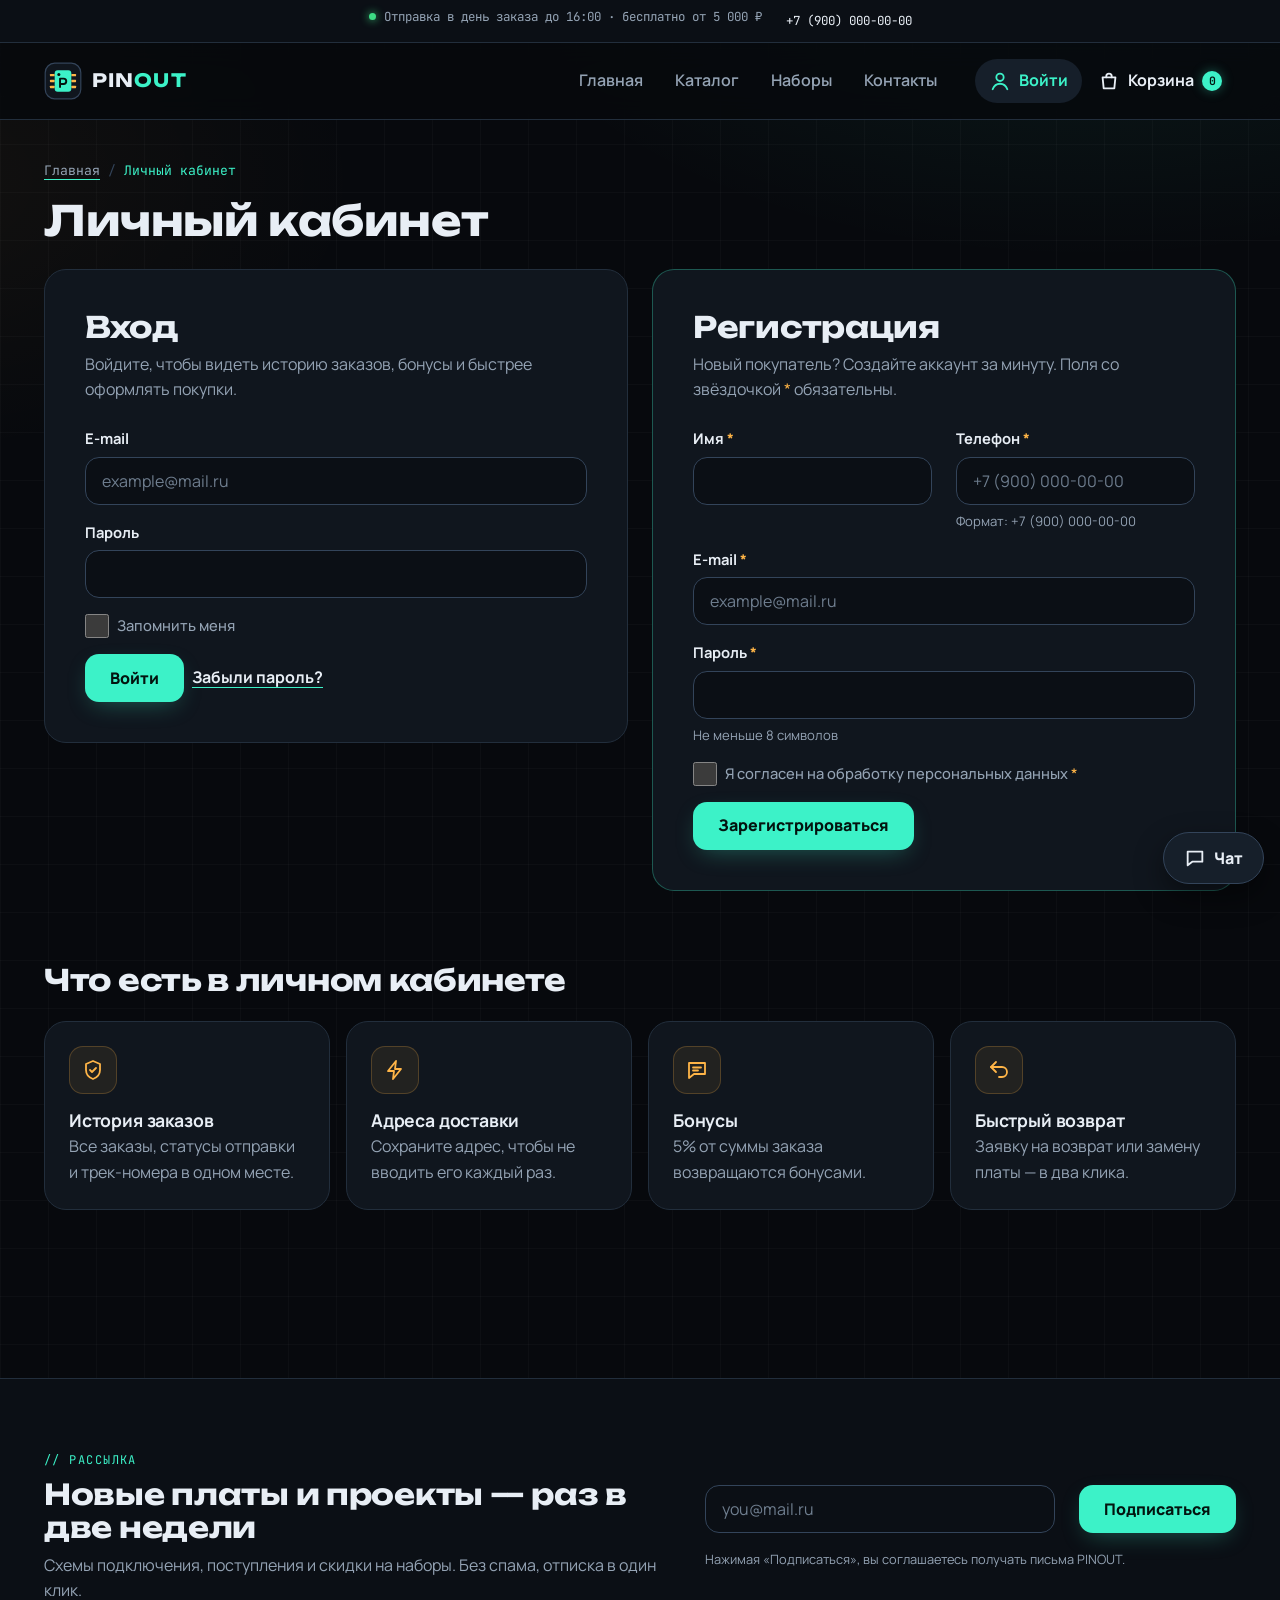
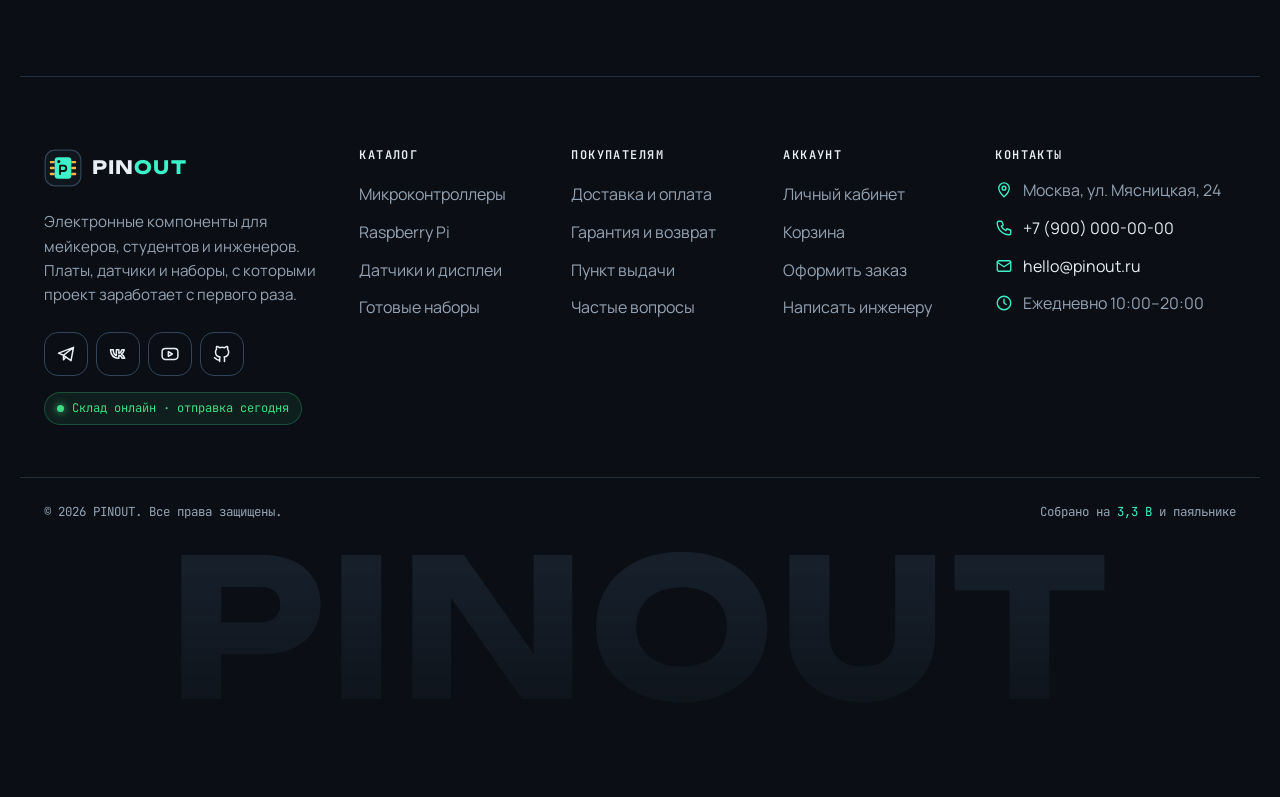
==== commit 3c5f7a77: "style: remove payment method badges from footer" ====
--- a/account.html
+++ b/account.html
@@ -243,11 +243,6 @@
     </div>
     <div class="site-footer__bottom">
       <p class="site-footer__copy">&copy; 2026 PINOUT. Все права защищены.</p>
-      <ul class="payments" aria-label="Способы оплаты">
-        <li class="payments__item">МИР</li>
-        <li class="payments__item">СБП</li>
-        <li class="payments__item">Наличные</li>
-      </ul>
       <p class="site-footer__made">Собрано на <span>3,3&nbsp;В</span> и паяльнике</p>
     </div>
     <p class="site-footer__giant" aria-hidden="true">PINOUT</p>
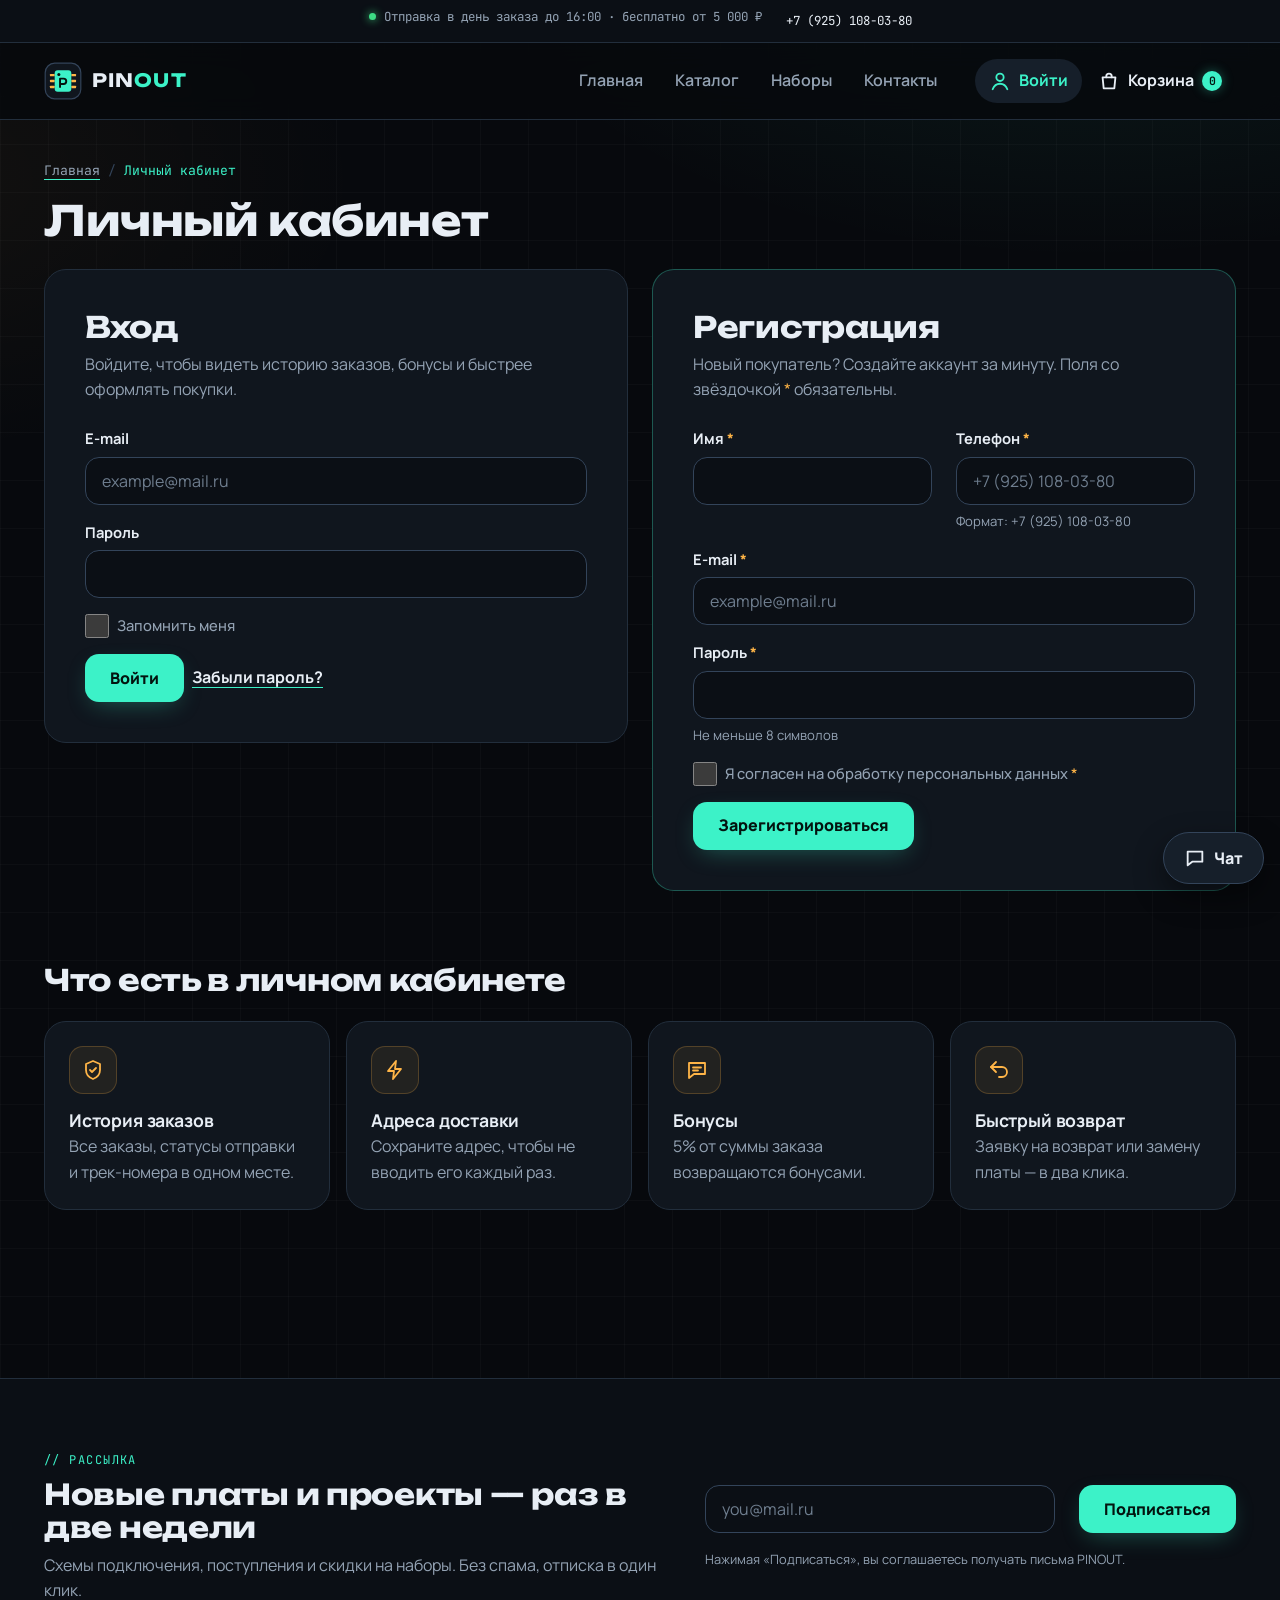
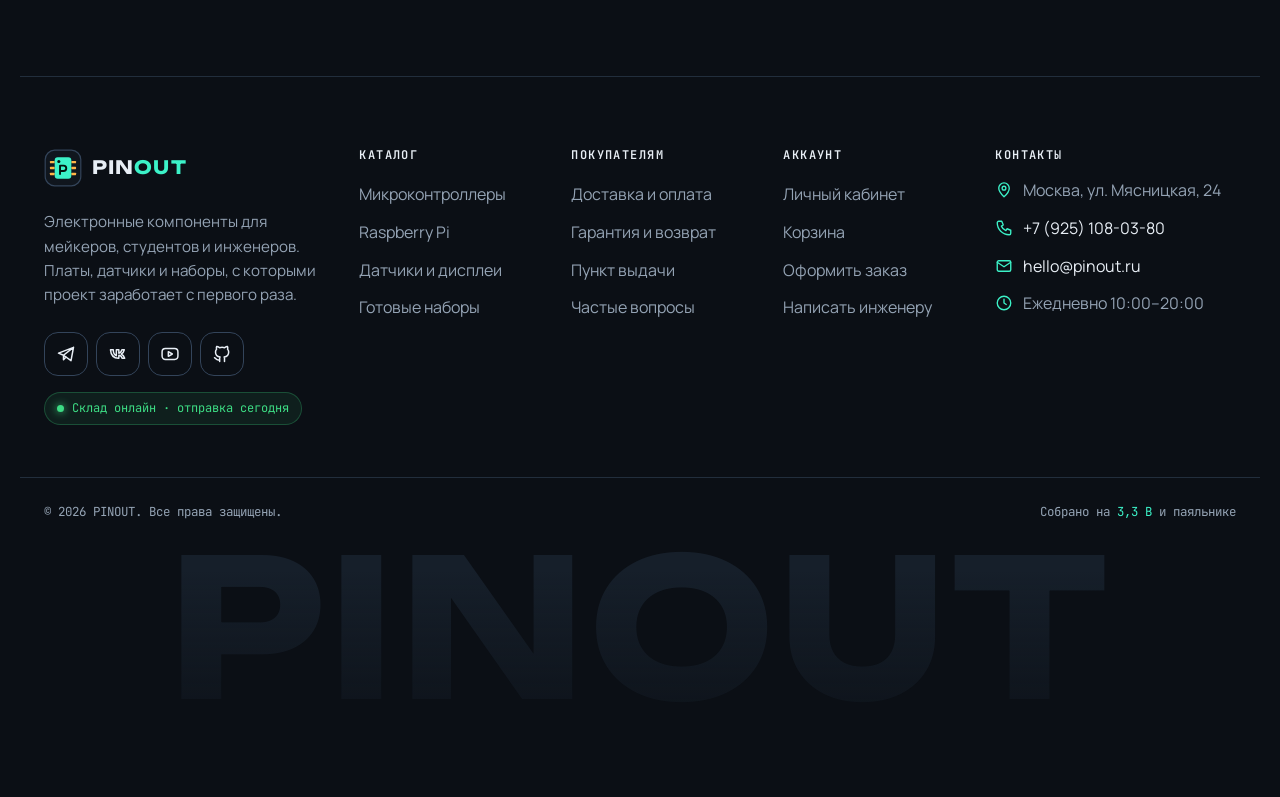
==== commit c30246c4: "Update phone numbers in account.html" ====
--- a/account.html
+++ b/account.html
@@ -21,7 +21,7 @@
   <div class="topbar">
     <div class="topbar__inner">
       <p class="topbar__text">Отправка в день заказа до 16:00 · бесплатно от 5 000 ₽</p>
-      <a class="topbar__phone" href="tel:+79000000000">+7 (900) 000-00-00</a>
+      <a class="topbar__phone" href="tel:+79000000000">+7 (925) 108-03-80</a>
     </div>
   </div>
   <header class="site-header" id="top">
@@ -90,8 +90,8 @@
           </div>
           <div class="order-form__field">
             <label class="order-form__label" for="reg-phone">Телефон <span class="order-form__required" aria-hidden="true">*</span></label>
-            <input class="order-form__input" id="reg-phone" name="phone" type="tel" inputmode="tel" placeholder="+7 (900) 000-00-00" pattern="^\+7 \(\d{3}\) \d{3}-\d{2}-\d{2}$" autocomplete="tel" aria-describedby="reg-phone-hint" required>
-            <small class="order-form__hint" id="reg-phone-hint">Формат: +7 (900) 000-00-00</small>
+            <input class="order-form__input" id="reg-phone" name="phone" type="tel" inputmode="tel" placeholder="+7 (925) 108-03-80" pattern="^\+7 \(\d{3}\) \d{3}-\d{2}-\d{2}$" autocomplete="tel" aria-describedby="reg-phone-hint" required>
+            <small class="order-form__hint" id="reg-phone-hint">Формат: +7 (925) 108-03-80</small>
           </div>
           <div class="order-form__field order-form__field--wide">
             <label class="order-form__label" for="reg-email">E-mail <span class="order-form__required" aria-hidden="true">*</span></label>
@@ -235,7 +235,7 @@
         <h2 class="site-footer__title">Контакты</h2>
         <address class="site-footer__address">
           <p class="site-footer__contact"><svg viewBox="0 0 24 24" width="18" height="18" fill="none" stroke="currentColor" stroke-width="1.8" stroke-linecap="round" stroke-linejoin="round" aria-hidden="true" focusable="false"><path d="M12 21s-7-6.2-7-11.5a7 7 0 0 1 14 0C19 14.8 12 21 12 21z"/><circle cx="12" cy="9.5" r="2.5"/></svg><span>Москва, ул. Мясницкая, 24</span></p>
-          <p class="site-footer__contact"><svg viewBox="0 0 24 24" width="18" height="18" fill="none" stroke="currentColor" stroke-width="1.8" stroke-linecap="round" stroke-linejoin="round" aria-hidden="true" focusable="false"><path d="M5 3h4l2 5-2.5 1.5a11 11 0 0 0 6 6L16 13l5 2v4a2 2 0 0 1-2 2A16 16 0 0 1 3 5a2 2 0 0 1 2-2z"/></svg><a href="tel:+79000000000">+7 (900) 000-00-00</a></p>
+          <p class="site-footer__contact"><svg viewBox="0 0 24 24" width="18" height="18" fill="none" stroke="currentColor" stroke-width="1.8" stroke-linecap="round" stroke-linejoin="round" aria-hidden="true" focusable="false"><path d="M5 3h4l2 5-2.5 1.5a11 11 0 0 0 6 6L16 13l5 2v4a2 2 0 0 1-2 2A16 16 0 0 1 3 5a2 2 0 0 1 2-2z"/></svg><a href="tel:+79000000000">+7 (925) 108-03-80</a></p>
           <p class="site-footer__contact"><svg viewBox="0 0 24 24" width="18" height="18" fill="none" stroke="currentColor" stroke-width="1.8" stroke-linecap="round" stroke-linejoin="round" aria-hidden="true" focusable="false"><rect x="3" y="5" width="18" height="14" rx="2"/><path d="M3 7l9 6 9-6"/></svg><a href="mailto:hello@pinout.ru">hello@pinout.ru</a></p>
           <p class="site-footer__contact"><svg viewBox="0 0 24 24" width="18" height="18" fill="none" stroke="currentColor" stroke-width="1.8" stroke-linecap="round" stroke-linejoin="round" aria-hidden="true" focusable="false"><circle cx="12" cy="12" r="9"/><path d="M12 7v5l3 2"/></svg><span>Ежедневно 10:00–20:00</span></p>
         </address>
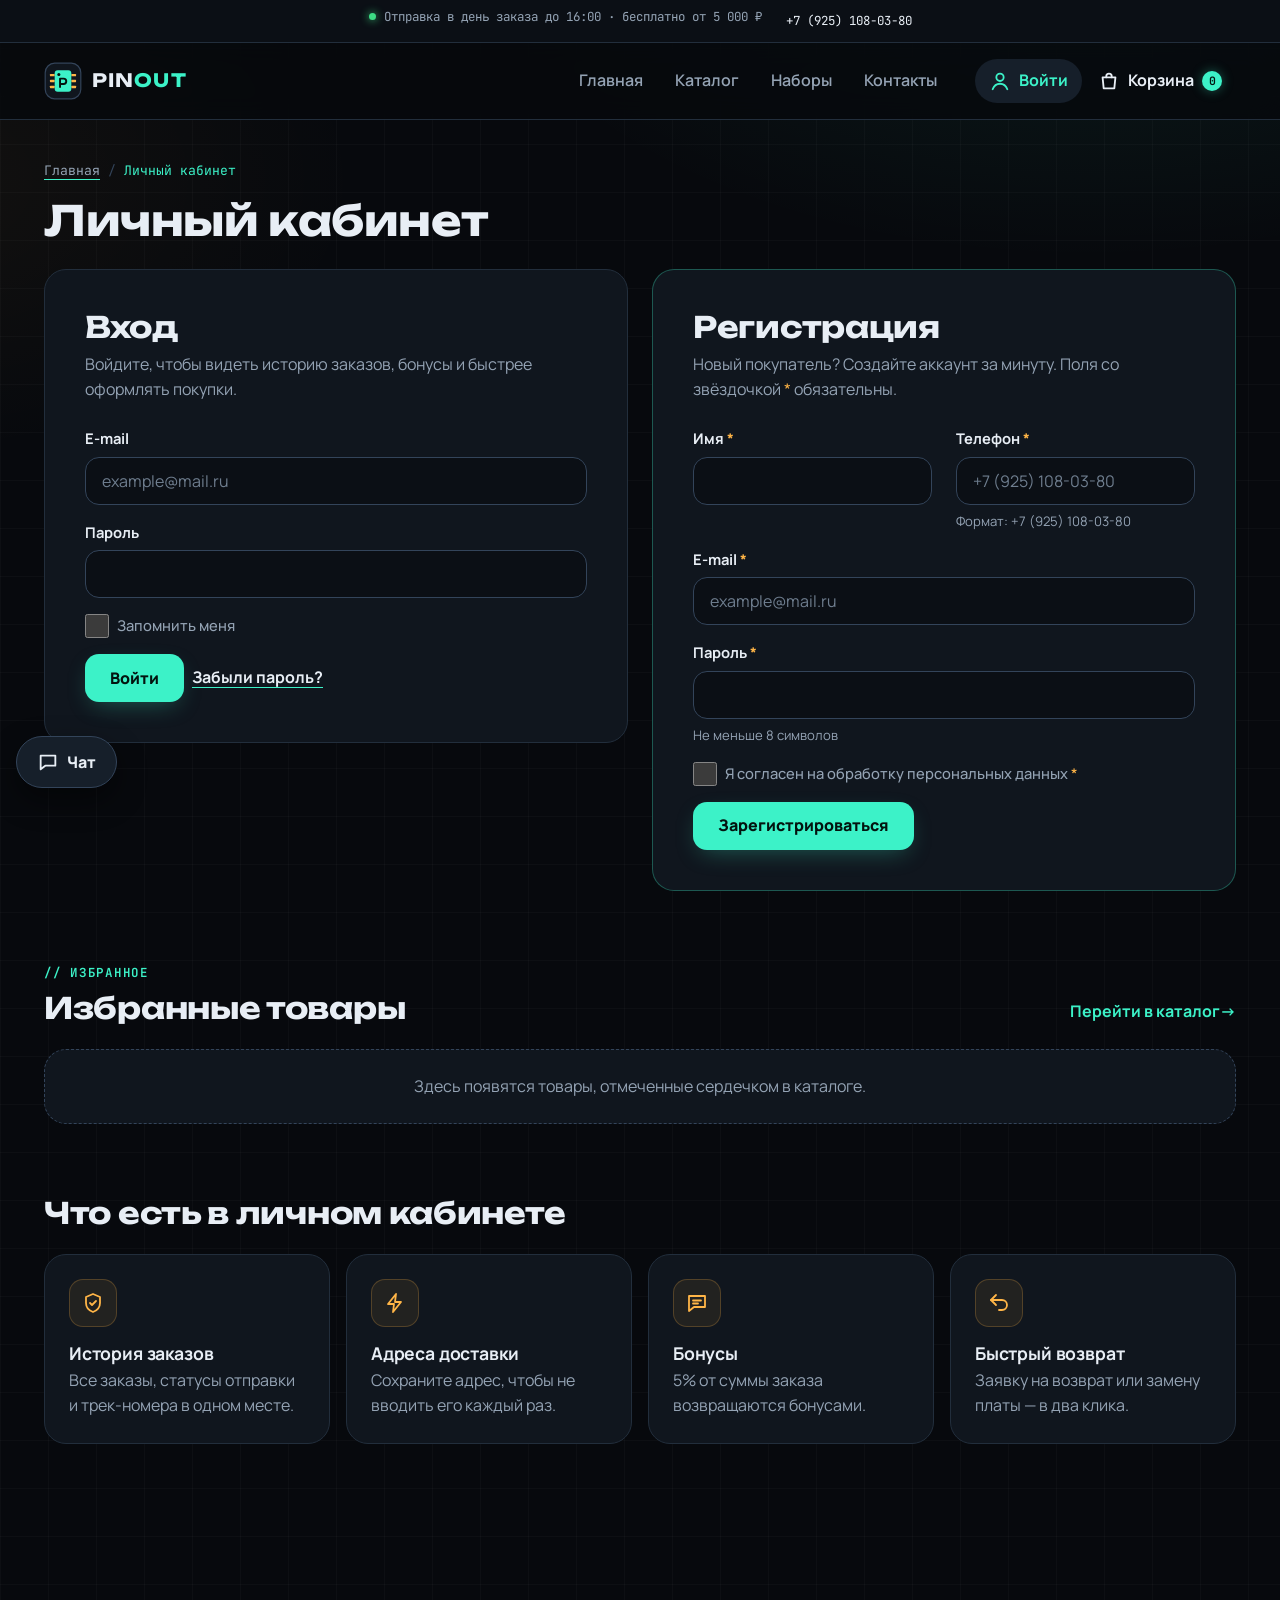
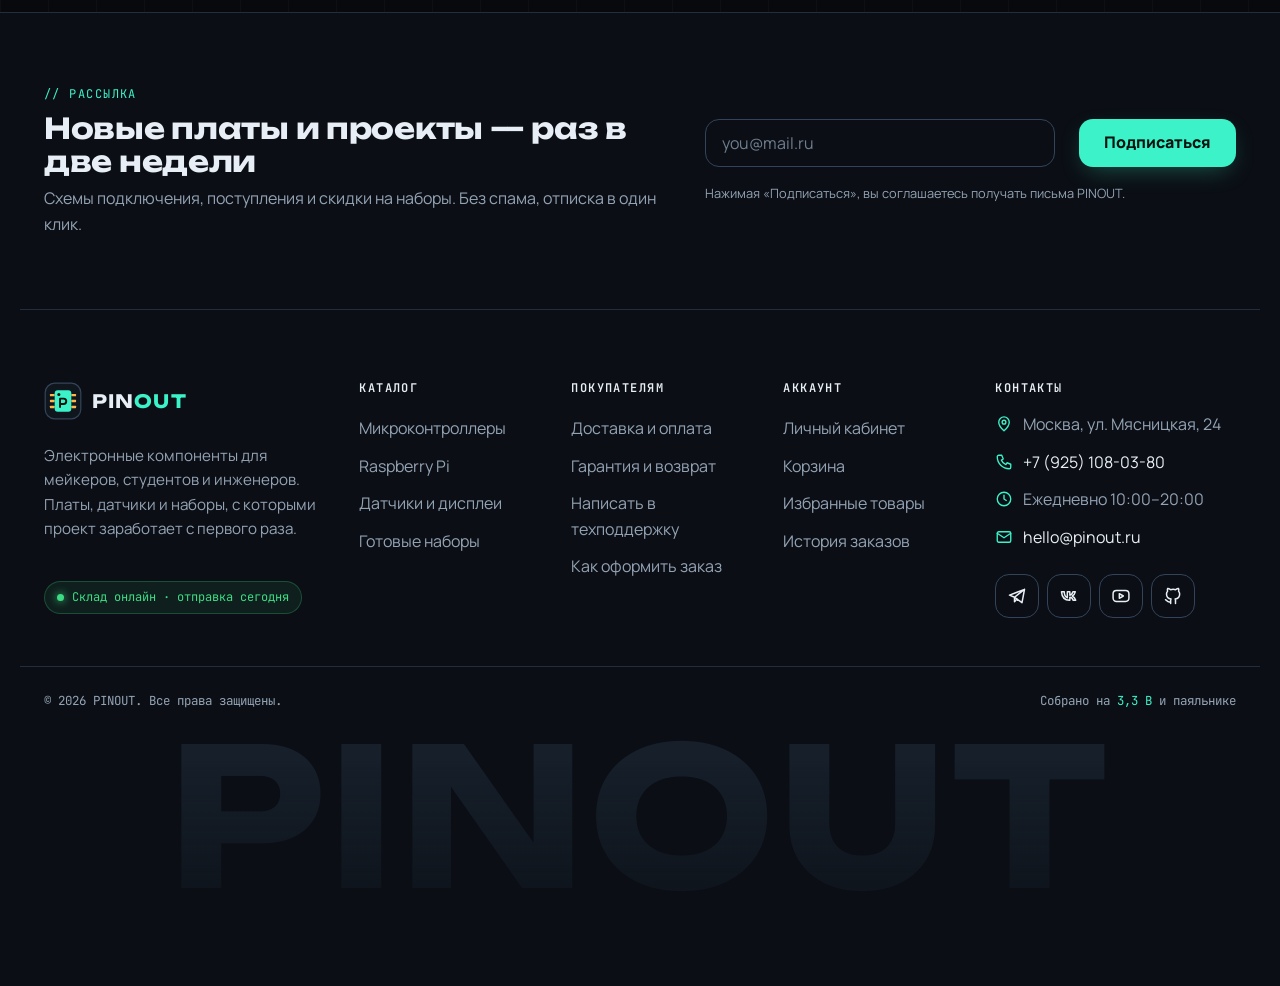
==== commit d023c78b: "feat: favorites, contacts with full-width map, card view for comparison table on mobile" ====
--- a/account.html
+++ b/account.html
@@ -21,7 +21,7 @@
   <div class="topbar">
     <div class="topbar__inner">
       <p class="topbar__text">Отправка в день заказа до 16:00 · бесплатно от 5 000 ₽</p>
-      <a class="topbar__phone" href="tel:+79000000000">+7 (925) 108-03-80</a>
+      <a class="topbar__phone" href="tel:+79251080380">+7 (925) 108-03-80</a>
     </div>
   </div>
   <header class="site-header" id="top">
@@ -151,6 +151,18 @@
       <p class="profile__empty" id="orders-empty" hidden>Заказов пока нет. <a href="catalog.html">Перейти в каталог</a></p>
     </section>
 
+    <section class="section favorites" id="favorites" aria-labelledby="favorites-title">
+      <div class="section__head">
+        <div>
+          <p class="section__eyebrow">// избранное</p>
+          <h2 class="section__title" id="favorites-title">Избранные товары</h2>
+        </div>
+        <a class="section__more" href="catalog.html">Перейти в каталог</a>
+      </div>
+      <ul class="favorites__list" id="favorites-list"></ul>
+      <p class="favorites__empty" id="favorites-empty">Здесь появятся товары, отмеченные сердечком в каталоге.</p>
+    </section>
+
     <section class="section" aria-labelledby="perks-title">
       <h2 class="section__title" id="perks-title">Что есть в личном кабинете</h2>
       <ul class="advantages">
@@ -196,12 +208,6 @@
       <div class="site-footer__brand">
         <a class="site-footer__logo" href="index.html" aria-label="PINOUT — на главную"><svg class="logo-mark" viewBox="0 0 64 64" width="36" height="36" aria-hidden="true" focusable="false"><rect x="2" y="2" width="60" height="60" rx="16" fill="#10161e" stroke="#33445a" stroke-width="2"/><g fill="#ffb547"><rect x="10" y="20" width="8" height="4" rx="1"/><rect x="10" y="30" width="8" height="4" rx="1"/><rect x="10" y="40" width="8" height="4" rx="1"/><rect x="46" y="20" width="8" height="4" rx="1"/><rect x="46" y="30" width="8" height="4" rx="1"/><rect x="46" y="40" width="8" height="4" rx="1"/></g><rect x="18" y="14" width="28" height="36" rx="5" fill="#3cf2c8"/><circle cx="25" cy="21" r="2.6" fill="#03140f"/><path d="M27 42V28h6a4.5 4.5 0 0 1 0 9h-6" fill="none" stroke="#03140f" stroke-width="3.2" stroke-linecap="round" stroke-linejoin="round"/></svg><span class="site-header__name">PIN<span class="site-header__name-accent">OUT</span></span></a>
         <p class="site-footer__about">Электронные компоненты для мейкеров, студентов и инженеров. Платы, датчики и наборы, с которыми проект заработает с первого раза.</p>
-        <ul class="socials">
-          <li><a class="socials__link" href="https://t.me/" target="_blank" rel="noopener" aria-label="Telegram (в новой вкладке)"><svg viewBox="0 0 24 24" width="20" height="20" fill="none" stroke="currentColor" stroke-width="1.8" stroke-linecap="round" stroke-linejoin="round" aria-hidden="true" focusable="false"><path d="M21 4L3 11l6 2.5M21 4l-3 16-9-6.5M21 4L9 13.5V19l3-3.5"/></svg></a></li>
-          <li><a class="socials__link" href="https://vk.com/" target="_blank" rel="noopener" aria-label="ВКонтакте (в новой вкладке)"><svg viewBox="0 0 24 24" width="20" height="20" fill="none" stroke="currentColor" stroke-width="1.8" stroke-linecap="round" stroke-linejoin="round" aria-hidden="true" focusable="false"><path d="M3 7c.5 6 4 10 9.5 10h.5v-3.5c2 .2 3.4 1.6 4 3.5H20c-.8-2.6-2.7-4.3-4-5 1.3-.8 3-2.6 3.5-5h-2.8c-.6 2-2.2 3.8-3.7 4V7h-3v7c-1.8-.4-3.6-2.6-3.7-7z"/></svg></a></li>
-          <li><a class="socials__link" href="https://www.youtube.com/" target="_blank" rel="noopener" aria-label="YouTube (в новой вкладке)"><svg viewBox="0 0 24 24" width="20" height="20" fill="none" stroke="currentColor" stroke-width="1.8" stroke-linecap="round" stroke-linejoin="round" aria-hidden="true" focusable="false"><rect x="2.5" y="5.5" width="19" height="13" rx="4"/><path d="M10 9.2v5.6l4.8-2.8z"/></svg></a></li>
-          <li><a class="socials__link" href="https://github.com/nguyend1en/kr3-responsive-shop" target="_blank" rel="noopener" aria-label="GitHub (в новой вкладке)"><svg viewBox="0 0 24 24" width="20" height="20" fill="none" stroke="currentColor" stroke-width="1.8" stroke-linecap="round" stroke-linejoin="round" aria-hidden="true" focusable="false"><path d="M9 19c-4 1.3-4-2-6-2.5m12 4.5v-3.5c0-1 .1-1.4-.5-2 2.8-.3 5.5-1.4 5.5-6a4.6 4.6 0 0 0-1.3-3.2 4.3 4.3 0 0 0-.1-3.2s-1-.3-3.4 1.3a11.6 11.6 0 0 0-6.2 0C6.6 2.8 5.6 3.1 5.6 3.1a4.3 4.3 0 0 0-.1 3.2A4.6 4.6 0 0 0 4.2 9.5c0 4.6 2.7 5.7 5.5 6-.6.6-.6 1.2-.5 2V21"/></svg></a></li>
-        </ul>
         <p class="site-footer__status">Склад онлайн · отправка сегодня</p>
       </div>
       <nav class="site-footer__col" aria-labelledby="footer-catalog-title">
@@ -218,8 +224,8 @@
         <ul class="site-footer__list">
           <li><a class="site-footer__link" href="contacts.html#faq">Доставка и оплата</a></li>
           <li><a class="site-footer__link" href="contacts.html#faq">Гарантия и возврат</a></li>
-          <li><a class="site-footer__link" href="contacts.html#route">Пункт выдачи</a></li>
-          <li><a class="site-footer__link" href="contacts.html#faq">Частые вопросы</a></li>
+          <li><a class="site-footer__link" href="contacts.html#feedback-title">Написать в техподдержку</a></li>
+          <li><a class="site-footer__link" href="index.html#order-steps-title">Как оформить заказ</a></li>
         </ul>
       </nav>
       <nav class="site-footer__col" aria-labelledby="footer-account-title">
@@ -227,18 +233,24 @@
         <ul class="site-footer__list">
           <li><a class="site-footer__link" href="account.html">Личный кабинет</a></li>
           <li><a class="site-footer__link" href="cart.html">Корзина</a></li>
-          <li><a class="site-footer__link" href="order.html">Оформить заказ</a></li>
-          <li><a class="site-footer__link" href="contacts.html#feedback-title">Написать инженеру</a></li>
+          <li><a class="site-footer__link" href="account.html#favorites">Избранные товары</a></li>
+          <li><a class="site-footer__link" href="account.html#account-profile">История заказов</a></li>
         </ul>
       </nav>
       <div class="site-footer__col">
         <h2 class="site-footer__title">Контакты</h2>
         <address class="site-footer__address">
           <p class="site-footer__contact"><svg viewBox="0 0 24 24" width="18" height="18" fill="none" stroke="currentColor" stroke-width="1.8" stroke-linecap="round" stroke-linejoin="round" aria-hidden="true" focusable="false"><path d="M12 21s-7-6.2-7-11.5a7 7 0 0 1 14 0C19 14.8 12 21 12 21z"/><circle cx="12" cy="9.5" r="2.5"/></svg><span>Москва, ул. Мясницкая, 24</span></p>
-          <p class="site-footer__contact"><svg viewBox="0 0 24 24" width="18" height="18" fill="none" stroke="currentColor" stroke-width="1.8" stroke-linecap="round" stroke-linejoin="round" aria-hidden="true" focusable="false"><path d="M5 3h4l2 5-2.5 1.5a11 11 0 0 0 6 6L16 13l5 2v4a2 2 0 0 1-2 2A16 16 0 0 1 3 5a2 2 0 0 1 2-2z"/></svg><a href="tel:+79000000000">+7 (925) 108-03-80</a></p>
+          <p class="site-footer__contact"><svg viewBox="0 0 24 24" width="18" height="18" fill="none" stroke="currentColor" stroke-width="1.8" stroke-linecap="round" stroke-linejoin="round" aria-hidden="true" focusable="false"><path d="M5 3h4l2 5-2.5 1.5a11 11 0 0 0 6 6L16 13l5 2v4a2 2 0 0 1-2 2A16 16 0 0 1 3 5a2 2 0 0 1 2-2z"/></svg><a href="tel:+79251080380">+7 (925) 108-03-80</a></p>
+          <p class="site-footer__contact"><svg viewBox="0 0 24 24" width="18" height="18" fill="none" stroke="currentColor" stroke-width="1.8" stroke-linecap="round" stroke-linejoin="round" aria-hidden="true" focusable="false"><circle cx="12" cy="12" r="9"/><path d="M12 7v5l3 2"/></svg><span>Ежедневно 10:00–20:00</span></p>
           <p class="site-footer__contact"><svg viewBox="0 0 24 24" width="18" height="18" fill="none" stroke="currentColor" stroke-width="1.8" stroke-linecap="round" stroke-linejoin="round" aria-hidden="true" focusable="false"><rect x="3" y="5" width="18" height="14" rx="2"/><path d="M3 7l9 6 9-6"/></svg><a href="mailto:hello@pinout.ru">hello@pinout.ru</a></p>
-          <p class="site-footer__contact"><svg viewBox="0 0 24 24" width="18" height="18" fill="none" stroke="currentColor" stroke-width="1.8" stroke-linecap="round" stroke-linejoin="round" aria-hidden="true" focusable="false"><circle cx="12" cy="12" r="9"/><path d="M12 7v5l3 2"/></svg><span>Ежедневно 10:00–20:00</span></p>
         </address>
+        <ul class="socials site-footer__socials">
+          <li><a class="socials__link" href="https://t.me/" target="_blank" rel="noopener" aria-label="Telegram (в новой вкладке)"><svg viewBox="0 0 24 24" width="20" height="20" fill="none" stroke="currentColor" stroke-width="1.8" stroke-linecap="round" stroke-linejoin="round" aria-hidden="true" focusable="false"><path d="M21 4L3 11l6 2.5M21 4l-3 16-9-6.5M21 4L9 13.5V19l3-3.5"/></svg></a></li>
+          <li><a class="socials__link" href="https://vk.com/" target="_blank" rel="noopener" aria-label="ВКонтакте (в новой вкладке)"><svg viewBox="0 0 24 24" width="20" height="20" fill="none" stroke="currentColor" stroke-width="1.8" stroke-linecap="round" stroke-linejoin="round" aria-hidden="true" focusable="false"><path d="M3 7c.5 6 4 10 9.5 10h.5v-3.5c2 .2 3.4 1.6 4 3.5H20c-.8-2.6-2.7-4.3-4-5 1.3-.8 3-2.6 3.5-5h-2.8c-.6 2-2.2 3.8-3.7 4V7h-3v7c-1.8-.4-3.6-2.6-3.7-7z"/></svg></a></li>
+          <li><a class="socials__link" href="https://www.youtube.com/" target="_blank" rel="noopener" aria-label="YouTube (в новой вкладке)"><svg viewBox="0 0 24 24" width="20" height="20" fill="none" stroke="currentColor" stroke-width="1.8" stroke-linecap="round" stroke-linejoin="round" aria-hidden="true" focusable="false"><rect x="2.5" y="5.5" width="19" height="13" rx="4"/><path d="M10 9.2v5.6l4.8-2.8z"/></svg></a></li>
+          <li><a class="socials__link" href="https://github.com/nguyend1en/kr3-responsive-shop" target="_blank" rel="noopener" aria-label="GitHub (в новой вкладке)"><svg viewBox="0 0 24 24" width="20" height="20" fill="none" stroke="currentColor" stroke-width="1.8" stroke-linecap="round" stroke-linejoin="round" aria-hidden="true" focusable="false"><path d="M9 19c-4 1.3-4-2-6-2.5m12 4.5v-3.5c0-1 .1-1.4-.5-2 2.8-.3 5.5-1.4 5.5-6a4.6 4.6 0 0 0-1.3-3.2 4.3 4.3 0 0 0-.1-3.2s-1-.3-3.4 1.3a11.6 11.6 0 0 0-6.2 0C6.6 2.8 5.6 3.1 5.6 3.1a4.3 4.3 0 0 0-.1 3.2A4.6 4.6 0 0 0 4.2 9.5c0 4.6 2.7 5.7 5.5 6-.6.6-.6 1.2-.5 2V21"/></svg></a></li>
+        </ul>
       </div>
     </div>
     <div class="site-footer__bottom">
@@ -264,14 +276,14 @@
       <div class="chat__header">
         <div>
           <h2 class="chat__title" id="chat-title">Чат с магазином</h2>
-          <p class="chat__status"><span class="chat__dot" aria-hidden="true"></span>Инженеры на связи 10:00–20:00</p>
+          <p class="chat__status"><span class="chat__dot" aria-hidden="true"></span>Техподдержка на связи 10:00–20:00</p>
         </div>
         <button class="chat__close" type="button" aria-label="Свернуть чат">&times;</button>
       </div>
       <ol class="chat__messages" aria-live="polite">
         <li class="chat__message chat__message--shop">
-          <p class="chat__author">Инженер PINOUT</p>
-          <p class="chat__text">Здравствуйте! Расскажите о проекте или спросите про распиновку, драйвер, доставку — инженер магазина ответит здесь.</p>
+          <p class="chat__author">Техподдержка PINOUT</p>
+          <p class="chat__text">Здравствуйте! Расскажите о проекте или спросите про распиновку, драйвер, доставку — специалист техподдержки ответит здесь.</p>
         </li>
       </ol>
       <form class="chat__form" id="chat-form" action="#" method="post">
--- a/css/style.css
+++ b/css/style.css
@@ -1157,6 +1157,71 @@
   background-color: var(--color-surface-2);
 }
 
+/* Сравнение плат на телефоне — карточки вместо широкой таблицы.
+   Каждая строка таблицы становится карточкой, а подпись столбца
+   берётся из data-label ячейки. С 600px — обычная таблица (responsive.css). */
+.data-table--cards {
+  min-width: 0;
+}
+
+.data-table--cards thead {
+  position: absolute;
+  width: 1px;
+  height: 1px;
+  overflow: hidden;
+  clip: rect(0 0 0 0);
+  white-space: nowrap;
+}
+
+.data-table--cards tbody,
+.data-table--cards .data-table__row,
+.data-table--cards .data-table__row-head,
+.data-table--cards .data-table__cell {
+  display: block;
+}
+
+.data-table--cards tbody {
+  display: grid;
+  gap: var(--space-sm);
+  padding: 0 var(--space-md) var(--space-md);
+}
+
+.data-table--cards .data-table__row {
+  padding: var(--space-md);
+  background-color: var(--color-bg-soft);
+  border: 1px solid var(--color-line);
+  border-radius: var(--radius-md);
+}
+
+.data-table--compare.data-table--cards .data-table__row-head {
+  position: static;
+  padding: 0 0 var(--space-sm);
+  font-family: var(--font-mono);
+  font-size: 0.78rem;
+  letter-spacing: 0.08em;
+  text-transform: uppercase;
+  color: var(--color-accent);
+  background: none;
+  border-top: 0;
+  box-shadow: none;
+}
+
+.data-table--cards .data-table__cell {
+  display: flex;
+  justify-content: space-between;
+  gap: var(--space-md);
+  padding: var(--space-sm) 0;
+  text-align: right;
+}
+
+.data-table--cards .data-table__cell::before {
+  content: attr(data-label);
+  flex-shrink: 0;
+  font-weight: 600;
+  text-align: left;
+  color: var(--color-muted);
+}
+
 .table-hint {
   margin: 0 0 var(--space-sm);
   font-family: var(--font-mono);
@@ -2210,21 +2275,21 @@
 
 .js .chat {
   position: fixed;
-  right: var(--space-md);
+  left: var(--space-md);
+  bottom: 88px; /* чат слева и выше нижнего края, кнопка «Наверх» справа */
+  z-index: 50;
+  display: flex;
+  flex-direction: column;
+  align-items: flex-start;
+  gap: var(--space-sm);
+}
+
+.js .to-top {
   bottom: var(--space-md);
-  z-index: 50;
-  display: flex;
-  flex-direction: column;
-  align-items: flex-end;
-  gap: var(--space-sm);
-}
-
-.js .to-top {
+}
+
+.js .success-message {
   bottom: 84px;
-}
-
-.js .success-message {
-  bottom: 156px;
 }
 
 .chat__toggle {
@@ -2255,7 +2320,7 @@
   display: flex;
   flex-direction: column;
   width: min(360px, calc(100vw - 2 * var(--space-md)));
-  height: min(480px, calc(100vh - 110px));
+  height: min(480px, calc(100vh - 180px));
   overflow: hidden;
   background-color: var(--color-surface);
   border: 1px solid var(--color-line-strong);
@@ -3180,24 +3245,6 @@
   background-color: currentColor;
   border-radius: 50%;
   box-shadow: 0 0 8px currentColor;
-}
-
-.payments {
-  display: flex;
-  flex-wrap: wrap;
-  gap: 6px;
-  margin: 0;
-  padding: 0;
-  list-style: none;
-}
-
-.payments__item {
-  padding: 4px 10px;
-  font-family: var(--font-mono);
-  font-size: 0.72rem;
-  color: var(--color-text);
-  border: 1px solid var(--color-line-strong);
-  border-radius: 6px;
 }
 
 .site-footer__copy {
@@ -3321,3 +3368,227 @@
 .to-top:focus-visible {
   border-radius: var(--radius-md);
 }
+
+/* ===== 29. Избранное ===== */
+/* сердечко на карточке — появляется только с JavaScript */
+.product-card__fav {
+  display: none;
+}
+
+.js .product-card__fav {
+  position: absolute;
+  top: var(--space-md);
+  right: var(--space-md);
+  z-index: 2;
+  display: flex;
+  align-items: center;
+  justify-content: center;
+  width: 44px;
+  height: 44px;
+  padding: 0;
+  color: var(--color-text);
+  background-color: rgba(7, 9, 13, 0.75);
+  border: 1px solid var(--color-line-strong);
+  border-radius: 50%;
+  cursor: pointer;
+  -webkit-backdrop-filter: blur(6px);
+  backdrop-filter: blur(6px);
+  transition: color 0.2s ease, border-color 0.2s ease, transform 0.25s var(--ease);
+}
+
+.product-card__fav-icon,
+.catalog__fav-filter svg {
+  fill: none;
+  stroke: currentColor;
+  stroke-width: 1.8;
+  stroke-linejoin: round;
+}
+
+.js .product-card__fav:hover {
+  color: var(--color-danger);
+  border-color: var(--color-danger);
+  transform: scale(1.08);
+}
+
+.js .product-card__fav[aria-pressed="true"] {
+  color: var(--color-danger);
+  border-color: rgba(255, 122, 122, 0.6);
+}
+
+.product-card__fav[aria-pressed="true"] .product-card__fav-icon {
+  fill: currentColor;
+}
+
+.product-card[hidden] {
+  display: none;
+}
+
+/* фильтр «Только избранное» в каталоге */
+.catalog__fav-filter {
+  display: none;
+}
+
+.js .catalog__fav-filter {
+  display: inline-flex;
+  align-items: center;
+  gap: var(--space-sm);
+  min-height: 44px;
+  padding: 8px 14px;
+  font-family: inherit;
+  font-size: 0.95rem;
+  font-weight: 700;
+  color: var(--color-text);
+  background-color: var(--color-surface);
+  border: 1px solid var(--color-line-strong);
+  border-radius: var(--radius-pill);
+  cursor: pointer;
+  transition: border-color 0.2s ease, color 0.2s ease;
+}
+
+.js .catalog__fav-filter:hover,
+.js .catalog__fav-filter[aria-pressed="true"] {
+  color: var(--color-danger);
+  border-color: var(--color-danger);
+}
+
+.catalog__fav-filter[aria-pressed="true"] svg {
+  fill: currentColor;
+}
+
+.catalog__fav-count {
+  min-width: 22px;
+  padding: 0 6px;
+  font-family: var(--font-mono);
+  font-size: 0.78rem;
+  line-height: 22px;
+  text-align: center;
+  color: var(--color-text);
+  background-color: var(--color-surface-2);
+  border-radius: var(--radius-pill);
+}
+
+.catalog__empty,
+.favorites__empty {
+  margin: 0 0 var(--space-lg);
+  padding: var(--space-lg);
+  color: var(--color-muted);
+  text-align: center;
+  background-color: var(--color-surface);
+  border: 1px dashed var(--color-line-strong);
+  border-radius: var(--radius-lg);
+}
+
+.catalog__empty[hidden],
+.favorites__empty[hidden] {
+  display: none;
+}
+
+/* список избранного в личном кабинете */
+.favorites__list {
+  display: grid;
+  grid-template-columns: minmax(0, 1fr);
+  gap: var(--space-md);
+  margin: 0;
+  padding: 0;
+  list-style: none;
+}
+
+.favorites__list:empty {
+  display: none;
+}
+
+.favorite-item {
+  display: grid;
+  grid-template-columns: 88px minmax(0, 1fr);
+  align-items: center;
+  gap: var(--space-md);
+  padding: var(--space-md);
+  background-color: var(--color-surface);
+  border: 1px solid var(--color-line);
+  border-radius: var(--radius-lg);
+}
+
+.favorite-item__image {
+  width: 88px;
+  aspect-ratio: 3 / 2;
+  object-fit: cover;
+  border-radius: var(--radius-sm);
+}
+
+.favorite-item__category {
+  margin: 0;
+  font-family: var(--font-mono);
+  font-size: 0.7rem;
+  letter-spacing: 0.08em;
+  text-transform: uppercase;
+  color: var(--color-accent);
+}
+
+.favorite-item__title {
+  margin: 2px 0;
+  font-size: 1rem;
+}
+
+.favorite-item__link {
+  color: var(--color-text);
+  text-decoration: none;
+}
+
+.favorite-item__link:hover {
+  color: var(--color-accent);
+}
+
+.favorite-item__price {
+  margin: 0;
+  font-weight: 700;
+}
+
+.favorite-item__remove {
+  grid-column: 1 / -1;
+  justify-self: start;
+  min-height: 44px;
+  padding: 8px 0;
+  font-family: inherit;
+  font-size: 0.92rem;
+  font-weight: 600;
+  color: var(--color-muted);
+  text-decoration: underline;
+  background: none;
+  border: none;
+  cursor: pointer;
+}
+
+.favorite-item__remove:hover {
+  color: var(--color-danger);
+}
+
+/* ===== 30. Подвал: соцсети в колонке «Контакты» ===== */
+.site-footer__socials {
+  margin-top: var(--space-lg);
+}
+
+/* ===== 31. Контакты: карта во всю ширину ===== */
+.map-block--wide {
+  margin-bottom: var(--space-xl);
+}
+
+.map-block--wide .map-block__frame {
+  aspect-ratio: 4 / 3;
+}
+
+.route-block .route__step {
+  padding: var(--space-md) var(--space-md) var(--space-md) 64px;
+  background-color: var(--color-surface);
+  border: 1px solid var(--color-line);
+  border-radius: var(--radius-lg);
+}
+
+.route-block .route__step::before {
+  top: var(--space-md);
+  left: var(--space-md);
+}
+
+.route-block .route__step strong {
+  display: block;
+  margin-bottom: 2px;
+}
--- a/css/responsive.css
+++ b/css/responsive.css
@@ -66,6 +66,60 @@
 
   .table-hint {
     display: none;
+  }
+
+  /* сравнение плат снова становится таблицей */
+  .data-table--cards {
+    display: table;
+    min-width: 560px;
+  }
+
+  .data-table--cards thead {
+    position: static;
+    display: table-header-group;
+    width: auto;
+    height: auto;
+    overflow: visible;
+    clip: auto;
+    white-space: normal;
+  }
+
+  .data-table--cards tbody {
+    display: table-row-group;
+    padding: 0;
+  }
+
+  .data-table--cards .data-table__row {
+    display: table-row;
+    padding: 0;
+    background: none;
+    border: 0;
+    border-radius: 0;
+  }
+
+  .data-table--compare.data-table--cards .data-table__row-head,
+  .data-table--cards .data-table__cell {
+    display: table-cell;
+    padding: 12px var(--space-md);
+    font-family: inherit;
+    font-size: inherit;
+    letter-spacing: normal;
+    text-align: left;
+    text-transform: none;
+    border-top: 1px solid var(--color-line);
+  }
+
+  .data-table--compare.data-table--cards .data-table__row-head {
+    position: sticky;
+    left: 0;
+    font-weight: 600;
+    color: var(--color-text);
+    background-color: var(--color-surface);
+    box-shadow: 1px 0 0 var(--color-line);
+  }
+
+  .data-table--cards .data-table__cell::before {
+    content: none;
   }
 
   .contact-list {
@@ -403,6 +457,54 @@
   }
 }
 
+/* ===== Избранное, карта, кнопки ===== */
+@media (min-width: 600px) {
+  .favorites__list {
+    grid-template-columns: repeat(2, minmax(0, 1fr));
+  }
+
+  .map-block--wide .map-block__frame {
+    aspect-ratio: 16 / 9;
+  }
+
+  .contact-list--row {
+    grid-template-columns: repeat(2, minmax(0, 1fr));
+  }
+}
+
+@media (min-width: 768px) {
+  .route-block .route {
+    grid-template-columns: repeat(2, minmax(0, 1fr));
+  }
+}
+
+@media (min-width: 1024px) {
+  .js .chat {
+    bottom: 112px;
+  }
+
+  .js .success-message {
+    bottom: 96px;
+  }
+
+  .map-block--wide .map-block__frame {
+    aspect-ratio: 21 / 9;
+  }
+
+  .route-block .route,
+  .contact-list--row {
+    grid-template-columns: repeat(4, minmax(0, 1fr));
+  }
+
+  .favorites__list {
+    grid-template-columns: repeat(3, minmax(0, 1fr));
+  }
+
+  .catalog__toolbar {
+    align-items: center;
+  }
+}
+
 /* ===== Меньше движения ===== */
 @media (prefers-reduced-motion: reduce) {
   html {
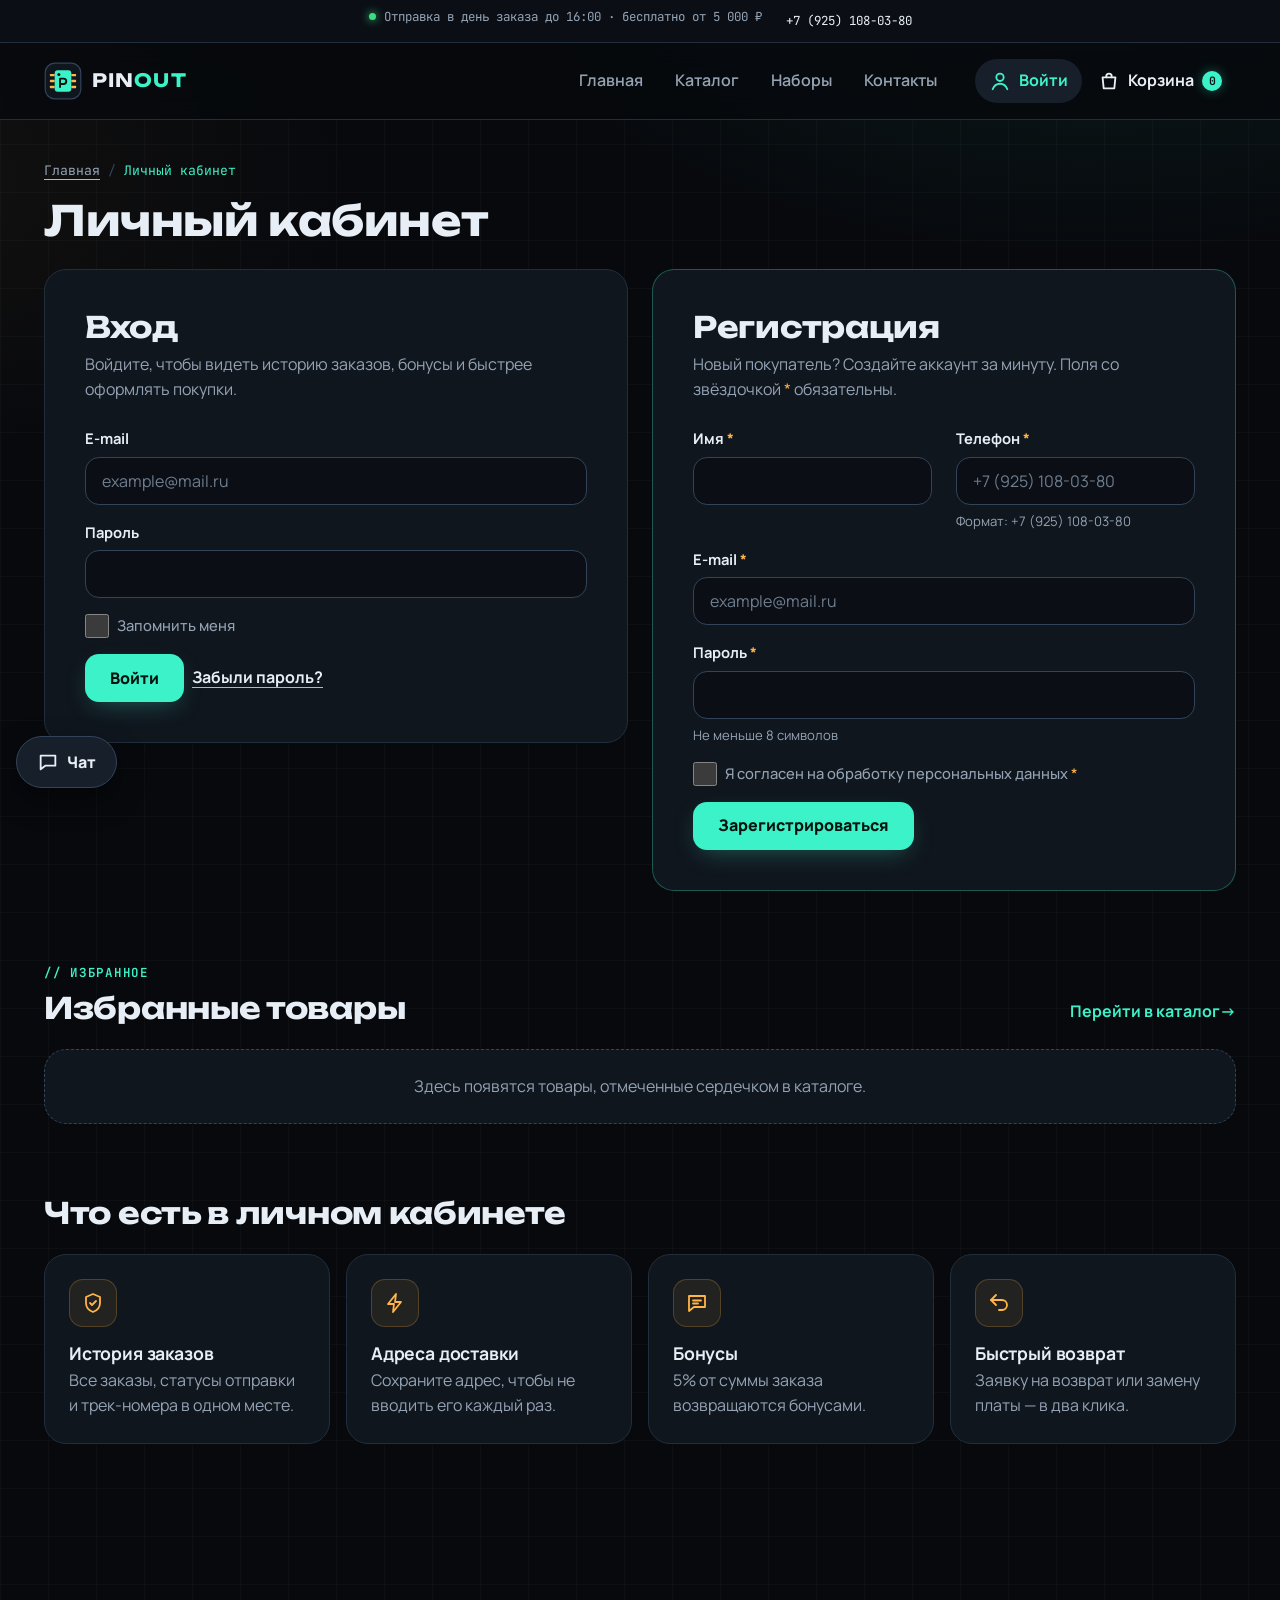
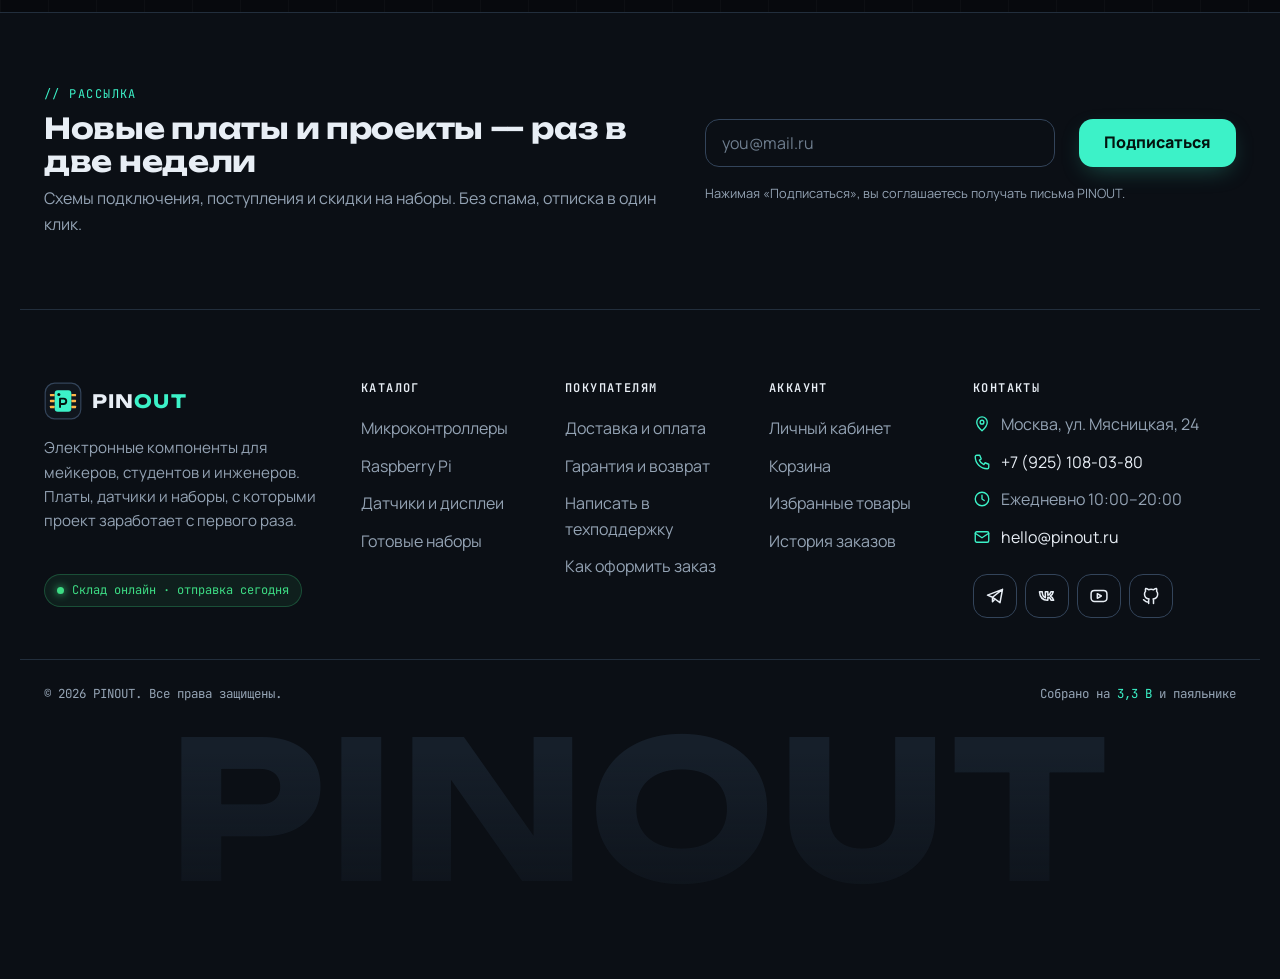
==== commit a2aefb42: "style: 2x2 grid for categories, contacts and footer on mobile" ====
--- a/account.html
+++ b/account.html
@@ -16,20 +16,40 @@
   <script src="js/main.js" defer></script>
 </head>
 <body>
+  <!-- SVG-спрайт: иконки описаны один раз, ниже они подключаются через <use href="#..."> -->
+  <svg class="svg-sprite" aria-hidden="true" focusable="false">
+    <symbol id="logo-mark" viewBox="0 0 64 64"><rect x="2" y="2" width="60" height="60" rx="16" fill="#10161e" stroke="#33445a" stroke-width="2"/><g fill="#ffb547"><rect x="10" y="20" width="8" height="4" rx="1"/><rect x="10" y="30" width="8" height="4" rx="1"/><rect x="10" y="40" width="8" height="4" rx="1"/><rect x="46" y="20" width="8" height="4" rx="1"/><rect x="46" y="30" width="8" height="4" rx="1"/><rect x="46" y="40" width="8" height="4" rx="1"/></g><rect x="18" y="14" width="28" height="36" rx="5" fill="#3cf2c8"/><circle cx="25" cy="21" r="2.6" fill="#03140f"/><path d="M27 42V28h6a4.5 4.5 0 0 1 0 9h-6" fill="none" stroke="#03140f" stroke-width="3.2" stroke-linecap="round" stroke-linejoin="round"/></symbol>
+    <symbol id="icon-user" viewBox="0 0 24 24"><circle cx="12" cy="8" r="4"/><path d="M4 21c1.5-4 4.5-6 8-6s6.5 2 8 6"/></symbol>
+    <symbol id="icon-bag" viewBox="0 0 24 24"><path d="M5 8h14l-1.2 12H6.2z"/><path d="M9 8V7a3 3 0 0 1 6 0v1"/></symbol>
+    <symbol id="icon-shield" viewBox="0 0 24 24"><path d="M12 3l7 3v6c0 4.5-3 7.5-7 9-4-1.5-7-4.5-7-9V6z"/><path d="M9 12l2 2 4-4"/></symbol>
+    <symbol id="icon-bolt" viewBox="0 0 24 24"><path d="M13 3L5 13h6l-1 8 8-10h-6z"/></symbol>
+    <symbol id="icon-support" viewBox="0 0 24 24"><path d="M4 5h16v11H9l-5 4z"/><path d="M8 9.5h8M8 12.5h5"/></symbol>
+    <symbol id="icon-return" viewBox="0 0 24 24"><path d="M9 14L4 9l5-5"/><path d="M4 9h11a5 5 0 010 10h-3"/></symbol>
+    <symbol id="icon-pin" viewBox="0 0 24 24"><path d="M12 21s-7-6.2-7-11.5a7 7 0 0 1 14 0C19 14.8 12 21 12 21z"/><circle cx="12" cy="9.5" r="2.5"/></symbol>
+    <symbol id="icon-phone" viewBox="0 0 24 24"><path d="M5 3h4l2 5-2.5 1.5a11 11 0 0 0 6 6L16 13l5 2v4a2 2 0 0 1-2 2A16 16 0 0 1 3 5a2 2 0 0 1 2-2z"/></symbol>
+    <symbol id="icon-clock" viewBox="0 0 24 24"><circle cx="12" cy="12" r="9"/><path d="M12 7v5l3 2"/></symbol>
+    <symbol id="icon-mail" viewBox="0 0 24 24"><rect x="3" y="5" width="18" height="14" rx="2"/><path d="M3 7l9 6 9-6"/></symbol>
+    <symbol id="icon-telegram" viewBox="0 0 24 24"><path d="M21 4L3 11l6 2.5M21 4l-3 16-9-6.5M21 4L9 13.5V19l3-3.5"/></symbol>
+    <symbol id="icon-vk" viewBox="0 0 24 24"><path d="M3 7c.5 6 4 10 9.5 10h.5v-3.5c2 .2 3.4 1.6 4 3.5H20c-.8-2.6-2.7-4.3-4-5 1.3-.8 3-2.6 3.5-5h-2.8c-.6 2-2.2 3.8-3.7 4V7h-3v7c-1.8-.4-3.6-2.6-3.7-7z"/></symbol>
+    <symbol id="icon-youtube" viewBox="0 0 24 24"><rect x="2.5" y="5.5" width="19" height="13" rx="4"/><path d="M10 9.2v5.6l4.8-2.8z"/></symbol>
+    <symbol id="icon-github" viewBox="0 0 24 24"><path d="M9 19c-4 1.3-4-2-6-2.5m12 4.5v-3.5c0-1 .1-1.4-.5-2 2.8-.3 5.5-1.4 5.5-6a4.6 4.6 0 0 0-1.3-3.2 4.3 4.3 0 0 0-.1-3.2s-1-.3-3.4 1.3a11.6 11.6 0 0 0-6.2 0C6.6 2.8 5.6 3.1 5.6 3.1a4.3 4.3 0 0 0-.1 3.2A4.6 4.6 0 0 0 4.2 9.5c0 4.6 2.7 5.7 5.5 6-.6.6-.6 1.2-.5 2V21"/></symbol>
+    <symbol id="icon-send" viewBox="0 0 24 24"><path d="M4 12l16-8-6 16-2-7z"/></symbol>
+    <symbol id="icon-chat" viewBox="0 0 24 24"><path d="M4 5h16v11H9l-5 4z"/></symbol>
+  </svg>
   <a class="skip-link" href="#main">Перейти к основному содержимому</a>
   <div class="scroll-progress" aria-hidden="true"><span class="scroll-progress__bar"></span></div>
   <div class="topbar">
     <div class="topbar__inner">
       <p class="topbar__text">Отправка в день заказа до 16:00 · бесплатно от 5 000 ₽</p>
-      <a class="topbar__phone" href="tel:+79251080380">+7 (925) 108-03-80</a>
+      <a class="topbar__phone" href="tel:+79251080380">+7 (925) 108&#8209;03&#8209;80</a>
     </div>
   </div>
   <header class="site-header" id="top">
     <div class="site-header__inner">
-      <a class="site-header__logo" href="index.html" aria-label="PINOUT — на главную"><svg class="logo-mark" viewBox="0 0 64 64" width="36" height="36" aria-hidden="true" focusable="false"><rect x="2" y="2" width="60" height="60" rx="16" fill="#10161e" stroke="#33445a" stroke-width="2"/><g fill="#ffb547"><rect x="10" y="20" width="8" height="4" rx="1"/><rect x="10" y="30" width="8" height="4" rx="1"/><rect x="10" y="40" width="8" height="4" rx="1"/><rect x="46" y="20" width="8" height="4" rx="1"/><rect x="46" y="30" width="8" height="4" rx="1"/><rect x="46" y="40" width="8" height="4" rx="1"/></g><rect x="18" y="14" width="28" height="36" rx="5" fill="#3cf2c8"/><circle cx="25" cy="21" r="2.6" fill="#03140f"/><path d="M27 42V28h6a4.5 4.5 0 0 1 0 9h-6" fill="none" stroke="#03140f" stroke-width="3.2" stroke-linecap="round" stroke-linejoin="round"/></svg><span class="site-header__name">PIN<span class="site-header__name-accent">OUT</span></span></a>
+      <a class="site-header__logo" href="index.html" aria-label="PINOUT — на главную"><svg class="logo-mark" viewBox="0 0 64 64" width="36" height="36" aria-hidden="true" focusable="false"><use href="#logo-mark"></use></svg><span class="site-header__name">PIN<span class="site-header__name-accent">OUT</span></span></a>
       <div class="header-actions">
-        <a class="header-actions__link header-actions__link--active" aria-current="page" href="account.html"><svg class="header-actions__icon" viewBox="0 0 24 24" width="22" height="22" fill="none" stroke="currentColor" stroke-width="2" stroke-linecap="round" stroke-linejoin="round" aria-hidden="true" focusable="false"><circle cx="12" cy="8" r="4"/><path d="M4 21c1.5-4 4.5-6 8-6s6.5 2 8 6"/></svg><span class="header-actions__text">Войти</span></a>
-        <a class="header-actions__link" href="cart.html"><svg class="header-actions__icon" viewBox="0 0 24 24" width="22" height="22" fill="none" stroke="currentColor" stroke-width="2" stroke-linecap="round" stroke-linejoin="round" aria-hidden="true" focusable="false"><path d="M5 8h14l-1.2 12H6.2z"/><path d="M9 8V7a3 3 0 0 1 6 0v1"/></svg><span class="header-actions__text">Корзина</span><span class="header-actions__count"><span class="visually-hidden">, товаров: </span><span class="header-actions__count-value">0</span></span></a>
+        <a class="header-actions__link header-actions__link--active" aria-current="page" href="account.html"><svg class="header-actions__icon" viewBox="0 0 24 24" width="22" height="22" fill="none" stroke="currentColor" stroke-width="2" stroke-linecap="round" stroke-linejoin="round" aria-hidden="true" focusable="false"><use href="#icon-user"></use></svg><span class="header-actions__text">Войти</span></a>
+        <a class="header-actions__link" href="cart.html"><svg class="header-actions__icon" viewBox="0 0 24 24" width="22" height="22" fill="none" stroke="currentColor" stroke-width="2" stroke-linecap="round" stroke-linejoin="round" aria-hidden="true" focusable="false"><use href="#icon-bag"></use></svg><span class="header-actions__text">Корзина</span><span class="header-actions__count"><span class="visually-hidden">, товаров: </span><span class="header-actions__count-value">0</span></span></a>
       </div>
       <nav class="site-nav" aria-label="Основная навигация">
         <button class="site-nav__toggle" type="button" aria-expanded="false" aria-controls="site-nav-list">
@@ -167,22 +187,22 @@
       <h2 class="section__title" id="perks-title">Что есть в личном кабинете</h2>
       <ul class="advantages">
         <li class="advantages__item" data-reveal>
-          <span class="advantages__icon" aria-hidden="true"><svg viewBox="0 0 24 24" width="24" height="24" fill="none" stroke="currentColor" stroke-width="1.8" stroke-linecap="round" stroke-linejoin="round" aria-hidden="true" focusable="false"><path d="M12 3l7 3v6c0 4.5-3 7.5-7 9-4-1.5-7-4.5-7-9V6z"/><path d="M9 12l2 2 4-4"/></svg></span>
+          <span class="advantages__icon" aria-hidden="true"><svg viewBox="0 0 24 24" width="24" height="24" fill="none" stroke="currentColor" stroke-width="1.8" stroke-linecap="round" stroke-linejoin="round" aria-hidden="true" focusable="false"><use href="#icon-shield"></use></svg></span>
           <h3 class="advantages__title">История заказов</h3>
           <p class="advantages__text">Все заказы, статусы отправки и трек-номера в одном месте.</p>
         </li>
         <li class="advantages__item" data-reveal>
-          <span class="advantages__icon" aria-hidden="true"><svg viewBox="0 0 24 24" width="24" height="24" fill="none" stroke="currentColor" stroke-width="1.8" stroke-linecap="round" stroke-linejoin="round" aria-hidden="true" focusable="false"><path d="M13 3L5 13h6l-1 8 8-10h-6z"/></svg></span>
+          <span class="advantages__icon" aria-hidden="true"><svg viewBox="0 0 24 24" width="24" height="24" fill="none" stroke="currentColor" stroke-width="1.8" stroke-linecap="round" stroke-linejoin="round" aria-hidden="true" focusable="false"><use href="#icon-bolt"></use></svg></span>
           <h3 class="advantages__title">Адреса доставки</h3>
           <p class="advantages__text">Сохраните адрес, чтобы не вводить его каждый раз.</p>
         </li>
         <li class="advantages__item" data-reveal>
-          <span class="advantages__icon" aria-hidden="true"><svg viewBox="0 0 24 24" width="24" height="24" fill="none" stroke="currentColor" stroke-width="1.8" stroke-linecap="round" stroke-linejoin="round" aria-hidden="true" focusable="false"><path d="M4 5h16v11H9l-5 4z"/><path d="M8 9.5h8M8 12.5h5"/></svg></span>
+          <span class="advantages__icon" aria-hidden="true"><svg viewBox="0 0 24 24" width="24" height="24" fill="none" stroke="currentColor" stroke-width="1.8" stroke-linecap="round" stroke-linejoin="round" aria-hidden="true" focusable="false"><use href="#icon-support"></use></svg></span>
           <h3 class="advantages__title">Бонусы</h3>
           <p class="advantages__text">5% от суммы заказа возвращаются бонусами.</p>
         </li>
         <li class="advantages__item" data-reveal>
-          <span class="advantages__icon" aria-hidden="true"><svg viewBox="0 0 24 24" width="24" height="24" fill="none" stroke="currentColor" stroke-width="1.8" stroke-linecap="round" stroke-linejoin="round" aria-hidden="true" focusable="false"><path d="M9 14L4 9l5-5"/><path d="M4 9h11a5 5 0 010 10h-3"/></svg></span>
+          <span class="advantages__icon" aria-hidden="true"><svg viewBox="0 0 24 24" width="24" height="24" fill="none" stroke="currentColor" stroke-width="1.8" stroke-linecap="round" stroke-linejoin="round" aria-hidden="true" focusable="false"><use href="#icon-return"></use></svg></span>
           <h3 class="advantages__title">Быстрый возврат</h3>
           <p class="advantages__text">Заявку на возврат или замену платы — в два клика.</p>
         </li>
@@ -206,7 +226,7 @@
     </div>
     <div class="site-footer__inner">
       <div class="site-footer__brand">
-        <a class="site-footer__logo" href="index.html" aria-label="PINOUT — на главную"><svg class="logo-mark" viewBox="0 0 64 64" width="36" height="36" aria-hidden="true" focusable="false"><rect x="2" y="2" width="60" height="60" rx="16" fill="#10161e" stroke="#33445a" stroke-width="2"/><g fill="#ffb547"><rect x="10" y="20" width="8" height="4" rx="1"/><rect x="10" y="30" width="8" height="4" rx="1"/><rect x="10" y="40" width="8" height="4" rx="1"/><rect x="46" y="20" width="8" height="4" rx="1"/><rect x="46" y="30" width="8" height="4" rx="1"/><rect x="46" y="40" width="8" height="4" rx="1"/></g><rect x="18" y="14" width="28" height="36" rx="5" fill="#3cf2c8"/><circle cx="25" cy="21" r="2.6" fill="#03140f"/><path d="M27 42V28h6a4.5 4.5 0 0 1 0 9h-6" fill="none" stroke="#03140f" stroke-width="3.2" stroke-linecap="round" stroke-linejoin="round"/></svg><span class="site-header__name">PIN<span class="site-header__name-accent">OUT</span></span></a>
+        <a class="site-footer__logo" href="index.html" aria-label="PINOUT — на главную"><svg class="logo-mark" viewBox="0 0 64 64" width="36" height="36" aria-hidden="true" focusable="false"><use href="#logo-mark"></use></svg><span class="site-header__name">PIN<span class="site-header__name-accent">OUT</span></span></a>
         <p class="site-footer__about">Электронные компоненты для мейкеров, студентов и инженеров. Платы, датчики и наборы, с которыми проект заработает с первого раза.</p>
         <p class="site-footer__status">Склад онлайн · отправка сегодня</p>
       </div>
@@ -240,16 +260,16 @@
       <div class="site-footer__col">
         <h2 class="site-footer__title">Контакты</h2>
         <address class="site-footer__address">
-          <p class="site-footer__contact"><svg viewBox="0 0 24 24" width="18" height="18" fill="none" stroke="currentColor" stroke-width="1.8" stroke-linecap="round" stroke-linejoin="round" aria-hidden="true" focusable="false"><path d="M12 21s-7-6.2-7-11.5a7 7 0 0 1 14 0C19 14.8 12 21 12 21z"/><circle cx="12" cy="9.5" r="2.5"/></svg><span>Москва, ул. Мясницкая, 24</span></p>
-          <p class="site-footer__contact"><svg viewBox="0 0 24 24" width="18" height="18" fill="none" stroke="currentColor" stroke-width="1.8" stroke-linecap="round" stroke-linejoin="round" aria-hidden="true" focusable="false"><path d="M5 3h4l2 5-2.5 1.5a11 11 0 0 0 6 6L16 13l5 2v4a2 2 0 0 1-2 2A16 16 0 0 1 3 5a2 2 0 0 1 2-2z"/></svg><a href="tel:+79251080380">+7 (925) 108-03-80</a></p>
-          <p class="site-footer__contact"><svg viewBox="0 0 24 24" width="18" height="18" fill="none" stroke="currentColor" stroke-width="1.8" stroke-linecap="round" stroke-linejoin="round" aria-hidden="true" focusable="false"><circle cx="12" cy="12" r="9"/><path d="M12 7v5l3 2"/></svg><span>Ежедневно 10:00–20:00</span></p>
-          <p class="site-footer__contact"><svg viewBox="0 0 24 24" width="18" height="18" fill="none" stroke="currentColor" stroke-width="1.8" stroke-linecap="round" stroke-linejoin="round" aria-hidden="true" focusable="false"><rect x="3" y="5" width="18" height="14" rx="2"/><path d="M3 7l9 6 9-6"/></svg><a href="mailto:hello@pinout.ru">hello@pinout.ru</a></p>
+          <p class="site-footer__contact"><svg viewBox="0 0 24 24" width="18" height="18" fill="none" stroke="currentColor" stroke-width="1.8" stroke-linecap="round" stroke-linejoin="round" aria-hidden="true" focusable="false"><use href="#icon-pin"></use></svg><span>Москва, ул. Мясницкая, 24</span></p>
+          <p class="site-footer__contact"><svg viewBox="0 0 24 24" width="18" height="18" fill="none" stroke="currentColor" stroke-width="1.8" stroke-linecap="round" stroke-linejoin="round" aria-hidden="true" focusable="false"><use href="#icon-phone"></use></svg><a href="tel:+79251080380">+7 (925) 108&#8209;03&#8209;80</a></p>
+          <p class="site-footer__contact"><svg viewBox="0 0 24 24" width="18" height="18" fill="none" stroke="currentColor" stroke-width="1.8" stroke-linecap="round" stroke-linejoin="round" aria-hidden="true" focusable="false"><use href="#icon-clock"></use></svg><span>Ежедневно 10:00–20:00</span></p>
+          <p class="site-footer__contact"><svg viewBox="0 0 24 24" width="18" height="18" fill="none" stroke="currentColor" stroke-width="1.8" stroke-linecap="round" stroke-linejoin="round" aria-hidden="true" focusable="false"><use href="#icon-mail"></use></svg><a href="mailto:hello@pinout.ru">hello@pinout.ru</a></p>
         </address>
         <ul class="socials site-footer__socials">
-          <li><a class="socials__link" href="https://t.me/" target="_blank" rel="noopener" aria-label="Telegram (в новой вкладке)"><svg viewBox="0 0 24 24" width="20" height="20" fill="none" stroke="currentColor" stroke-width="1.8" stroke-linecap="round" stroke-linejoin="round" aria-hidden="true" focusable="false"><path d="M21 4L3 11l6 2.5M21 4l-3 16-9-6.5M21 4L9 13.5V19l3-3.5"/></svg></a></li>
-          <li><a class="socials__link" href="https://vk.com/" target="_blank" rel="noopener" aria-label="ВКонтакте (в новой вкладке)"><svg viewBox="0 0 24 24" width="20" height="20" fill="none" stroke="currentColor" stroke-width="1.8" stroke-linecap="round" stroke-linejoin="round" aria-hidden="true" focusable="false"><path d="M3 7c.5 6 4 10 9.5 10h.5v-3.5c2 .2 3.4 1.6 4 3.5H20c-.8-2.6-2.7-4.3-4-5 1.3-.8 3-2.6 3.5-5h-2.8c-.6 2-2.2 3.8-3.7 4V7h-3v7c-1.8-.4-3.6-2.6-3.7-7z"/></svg></a></li>
-          <li><a class="socials__link" href="https://www.youtube.com/" target="_blank" rel="noopener" aria-label="YouTube (в новой вкладке)"><svg viewBox="0 0 24 24" width="20" height="20" fill="none" stroke="currentColor" stroke-width="1.8" stroke-linecap="round" stroke-linejoin="round" aria-hidden="true" focusable="false"><rect x="2.5" y="5.5" width="19" height="13" rx="4"/><path d="M10 9.2v5.6l4.8-2.8z"/></svg></a></li>
-          <li><a class="socials__link" href="https://github.com/nguyend1en/kr3-responsive-shop" target="_blank" rel="noopener" aria-label="GitHub (в новой вкладке)"><svg viewBox="0 0 24 24" width="20" height="20" fill="none" stroke="currentColor" stroke-width="1.8" stroke-linecap="round" stroke-linejoin="round" aria-hidden="true" focusable="false"><path d="M9 19c-4 1.3-4-2-6-2.5m12 4.5v-3.5c0-1 .1-1.4-.5-2 2.8-.3 5.5-1.4 5.5-6a4.6 4.6 0 0 0-1.3-3.2 4.3 4.3 0 0 0-.1-3.2s-1-.3-3.4 1.3a11.6 11.6 0 0 0-6.2 0C6.6 2.8 5.6 3.1 5.6 3.1a4.3 4.3 0 0 0-.1 3.2A4.6 4.6 0 0 0 4.2 9.5c0 4.6 2.7 5.7 5.5 6-.6.6-.6 1.2-.5 2V21"/></svg></a></li>
+          <li><a class="socials__link" href="https://t.me/" target="_blank" rel="noopener" aria-label="Telegram (в новой вкладке)"><svg viewBox="0 0 24 24" width="20" height="20" fill="none" stroke="currentColor" stroke-width="1.8" stroke-linecap="round" stroke-linejoin="round" aria-hidden="true" focusable="false"><use href="#icon-telegram"></use></svg></a></li>
+          <li><a class="socials__link" href="https://vk.com/" target="_blank" rel="noopener" aria-label="ВКонтакте (в новой вкладке)"><svg viewBox="0 0 24 24" width="20" height="20" fill="none" stroke="currentColor" stroke-width="1.8" stroke-linecap="round" stroke-linejoin="round" aria-hidden="true" focusable="false"><use href="#icon-vk"></use></svg></a></li>
+          <li><a class="socials__link" href="https://www.youtube.com/" target="_blank" rel="noopener" aria-label="YouTube (в новой вкладке)"><svg viewBox="0 0 24 24" width="20" height="20" fill="none" stroke="currentColor" stroke-width="1.8" stroke-linecap="round" stroke-linejoin="round" aria-hidden="true" focusable="false"><use href="#icon-youtube"></use></svg></a></li>
+          <li><a class="socials__link" href="https://github.com/nguyend1en/kr3-responsive-shop" target="_blank" rel="noopener" aria-label="GitHub (в новой вкладке)"><svg viewBox="0 0 24 24" width="20" height="20" fill="none" stroke="currentColor" stroke-width="1.8" stroke-linecap="round" stroke-linejoin="round" aria-hidden="true" focusable="false"><use href="#icon-github"></use></svg></a></li>
         </ul>
       </div>
     </div>
@@ -289,10 +309,10 @@
       <form class="chat__form" id="chat-form" action="#" method="post">
         <label class="visually-hidden" for="chat-input">Ваше сообщение</label>
         <textarea class="chat__input" id="chat-input" name="message" rows="2" placeholder="Напишите сообщение…" required></textarea>
-        <button class="chat__send" type="submit" aria-label="Отправить сообщение"><svg viewBox="0 0 24 24" width="20" height="20" fill="none" stroke="currentColor" stroke-width="2" stroke-linecap="round" stroke-linejoin="round" aria-hidden="true" focusable="false"><path d="M4 12l16-8-6 16-2-7z"/></svg></button>
+        <button class="chat__send" type="submit" aria-label="Отправить сообщение"><svg viewBox="0 0 24 24" width="20" height="20" fill="none" stroke="currentColor" stroke-width="2" stroke-linecap="round" stroke-linejoin="round" aria-hidden="true" focusable="false"><use href="#icon-send"></use></svg></button>
       </form>
     </section>
-    <button class="chat__toggle" type="button" aria-expanded="false" aria-controls="chat-panel"><svg class="chat__icon" viewBox="0 0 24 24" width="22" height="22" fill="none" stroke="currentColor" stroke-width="2" stroke-linecap="round" stroke-linejoin="round" aria-hidden="true" focusable="false"><path d="M4 5h16v11H9l-5 4z"/></svg><span class="chat__toggle-text">Чат</span></button>
+    <button class="chat__toggle" type="button" aria-expanded="false" aria-controls="chat-panel"><svg class="chat__icon" viewBox="0 0 24 24" width="22" height="22" fill="none" stroke="currentColor" stroke-width="2" stroke-linecap="round" stroke-linejoin="round" aria-hidden="true" focusable="false"><use href="#icon-chat"></use></svg><span class="chat__toggle-text">Чат</span></button>
   </div>
 
 </body>
--- a/css/style.css
+++ b/css/style.css
@@ -173,6 +173,14 @@
   clip: rect(0 0 0 0);
   white-space: nowrap;
   border: 0;
+}
+
+/* SVG-спрайт с иконками: сам не отображается, иконки берутся из него через <use> */
+.svg-sprite {
+  position: absolute;
+  width: 0;
+  height: 0;
+  overflow: hidden;
 }
 
 /* моноширинные «метки» — как подписи на плате */
@@ -3592,3 +3600,97 @@
   display: block;
   margin-bottom: 2px;
 }
+
+/* ===== 32. Телефон: блоки «2 колонки × 2 строки» =====
+   Категории, карточки контактов и колонки подвала на телефоне
+   стоят сеткой 2×2, логотип подвала — по центру над ними.
+   С 600px и 1024px раскладка меняется в responsive.css. */
+
+/* категории: компактная карточка — иконка сверху, текст под ней */
+.categories {
+  grid-template-columns: repeat(2, minmax(0, 1fr));
+  gap: 12px;
+}
+
+.category-card__link {
+  flex-direction: column;
+  align-items: flex-start;
+  gap: 12px;
+  height: 100%;
+  min-height: 0;
+  padding: var(--space-md);
+}
+
+.category-card__link::after {
+  display: none;
+}
+
+.category-card__icon {
+  width: 48px;
+  height: 48px;
+}
+
+.category-card__icon svg {
+  width: 28px;
+  height: 28px;
+}
+
+.category-card__title {
+  font-size: 0.98rem;
+  hyphens: manual;
+}
+
+.category-card__count {
+  overflow-wrap: anywhere;
+}
+
+/* контакты: 4 карточки сеткой 2×2 */
+.contact-list--row {
+  grid-template-columns: repeat(2, minmax(0, 1fr));
+  gap: 12px;
+}
+
+.contact-list--row .contact-list__item {
+  padding: var(--space-md);
+}
+
+.contact-list--row .contact-list__value {
+  font-size: 0.95rem;
+  overflow-wrap: anywhere;
+}
+
+/* подвал: логотип по центру, ниже 4 колонки сеткой 2×2 */
+.site-footer__inner {
+  grid-template-columns: repeat(2, minmax(0, 1fr));
+  gap: var(--space-xl) var(--space-md);
+}
+
+.site-footer__brand {
+  display: flex;
+  grid-column: 1 / -1;
+  flex-direction: column;
+  align-items: center;
+  text-align: center;
+}
+
+.site-footer__about {
+  margin-left: auto;
+  margin-right: auto;
+}
+
+.site-footer__col {
+  min-width: 0;
+  font-size: 0.92rem;
+}
+
+.site-footer__contact span,
+.site-footer__contact a {
+  min-width: 0;
+  overflow-wrap: anywhere;
+}
+
+/* соцсети в узкой колонке — квадратом 2×2 */
+.site-footer__socials {
+  display: grid;
+  grid-template-columns: repeat(2, 44px);
+}
--- a/css/responsive.css
+++ b/css/responsive.css
@@ -505,6 +505,64 @@
   }
 }
 
+/* ===== Блоки 2×2: раскладка на планшете и desktop ===== */
+@media (min-width: 600px) {
+  /* категории снова в строку: иконка, текст, стрелка */
+  .category-card__link {
+    flex-direction: row;
+    align-items: center;
+    gap: var(--space-md);
+    min-height: 96px;
+  }
+
+  .category-card__link::after {
+    display: flex;
+  }
+
+  .category-card__icon {
+    width: 64px;
+    height: 64px;
+  }
+
+  .category-card__icon svg {
+    width: 36px;
+    height: 36px;
+  }
+
+  .category-card__title {
+    font-size: 1.05rem;
+  }
+
+  .contact-list--row .contact-list__item {
+    padding: var(--space-md) var(--space-lg);
+  }
+
+  .contact-list--row .contact-list__value {
+    font-size: 1.05rem;
+  }
+
+  .site-footer__col {
+    font-size: 1rem;
+  }
+
+  .site-footer__socials {
+    display: flex;
+  }
+}
+
+@media (min-width: 1024px) {
+  /* на desktop логотип подвала — обычная первая колонка слева */
+  .site-footer__brand {
+    grid-column: auto;
+    align-items: flex-start;
+    text-align: left;
+  }
+
+  .site-footer__about {
+    margin-left: 0;
+  }
+}
+
 /* ===== Меньше движения ===== */
 @media (prefers-reduced-motion: reduce) {
   html {
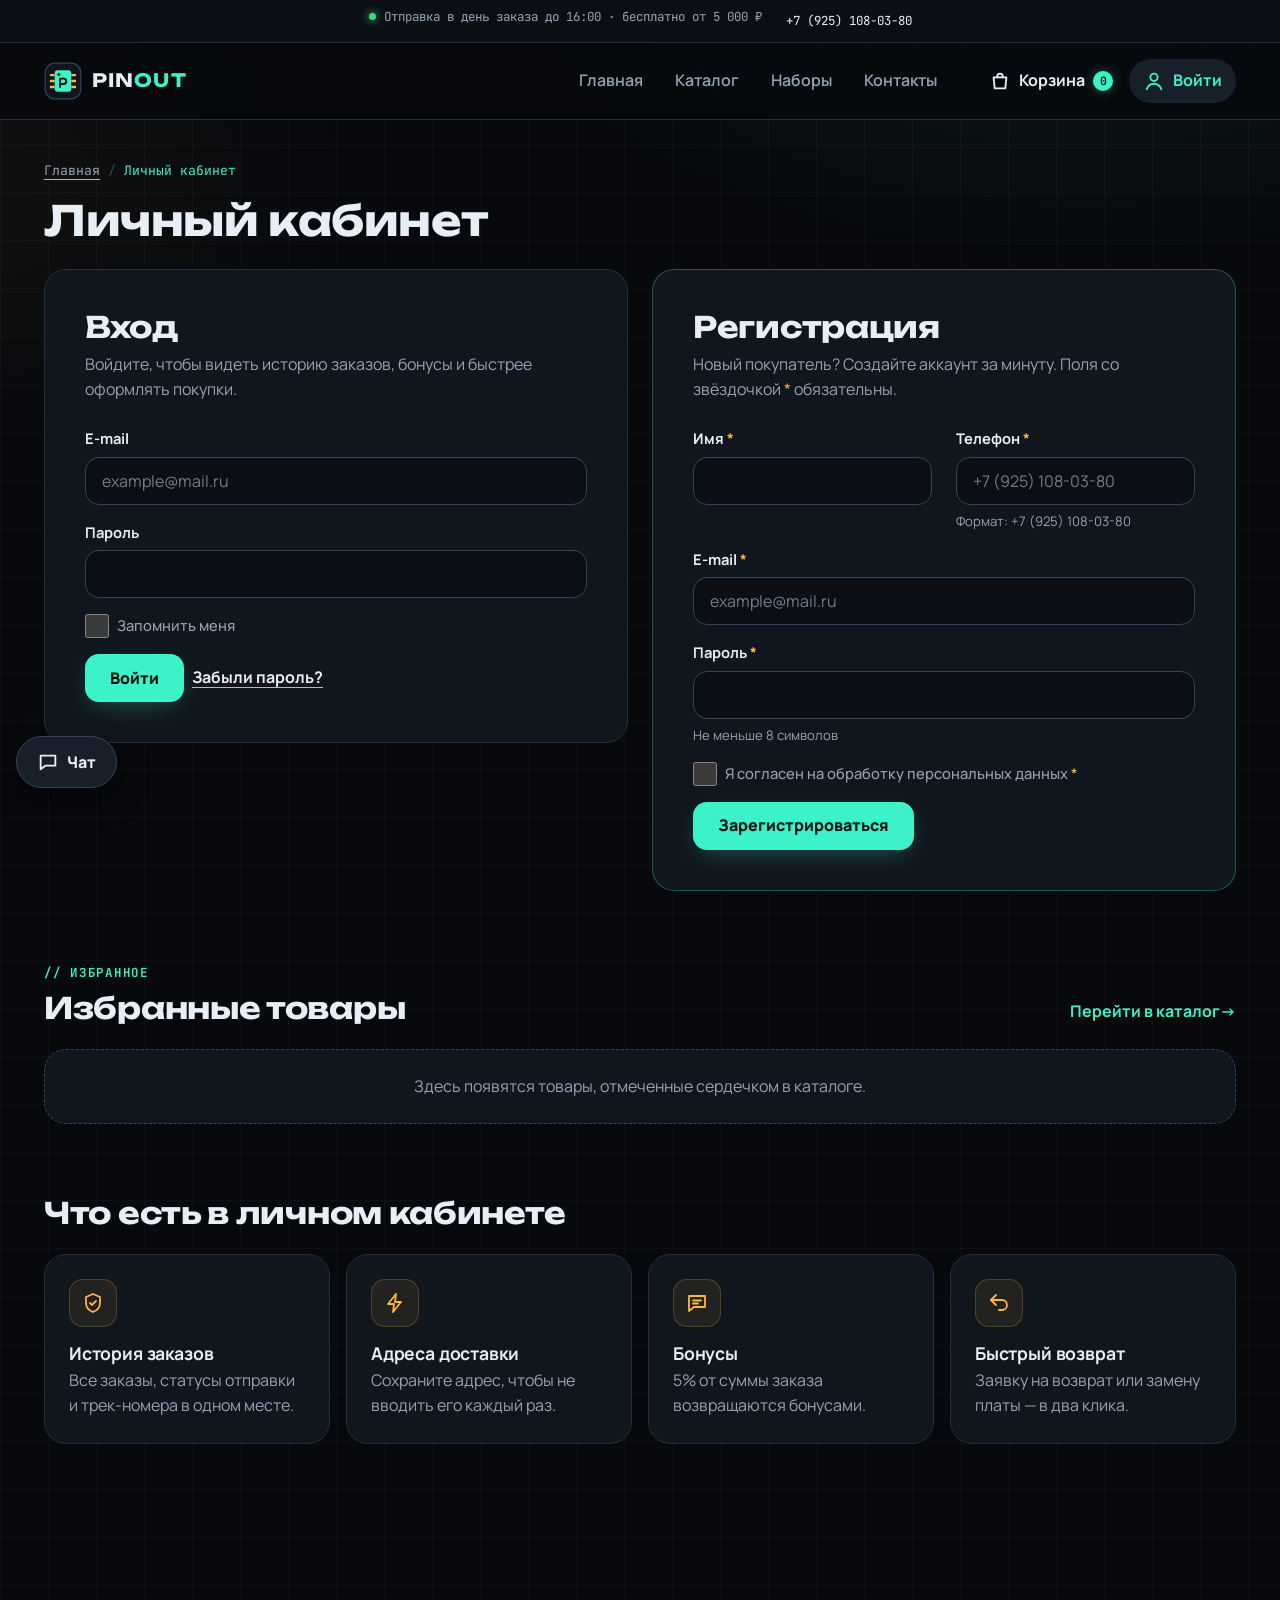
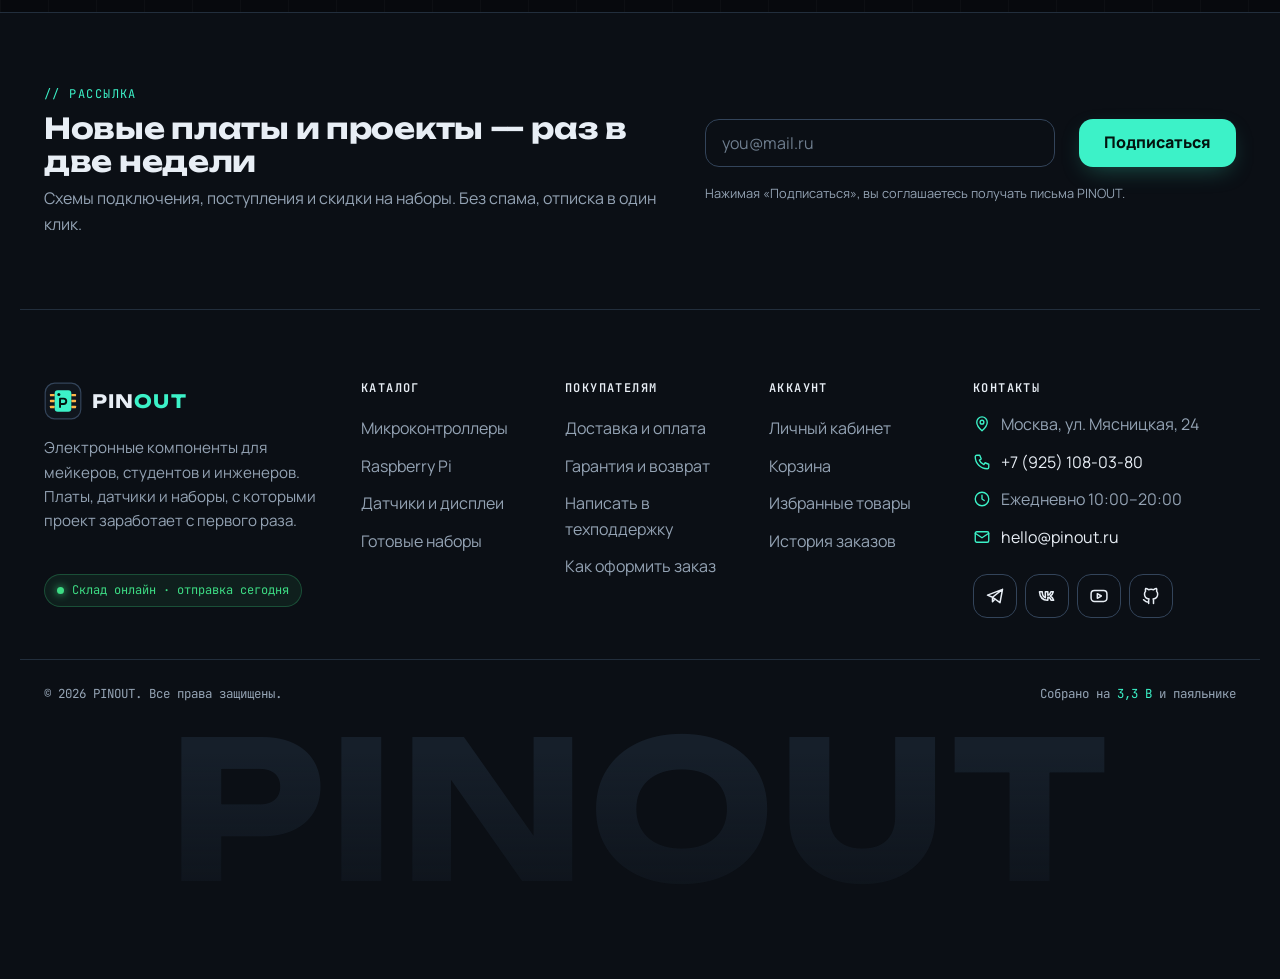
==== commit 83102b20: "style: 2x2 product cards on mobile, cart before account in header" ====
--- a/account.html
+++ b/account.html
@@ -48,8 +48,8 @@
     <div class="site-header__inner">
       <a class="site-header__logo" href="index.html" aria-label="PINOUT — на главную"><svg class="logo-mark" viewBox="0 0 64 64" width="36" height="36" aria-hidden="true" focusable="false"><use href="#logo-mark"></use></svg><span class="site-header__name">PIN<span class="site-header__name-accent">OUT</span></span></a>
       <div class="header-actions">
+        <a class="header-actions__link" href="cart.html"><svg class="header-actions__icon" viewBox="0 0 24 24" width="22" height="22" fill="none" stroke="currentColor" stroke-width="2" stroke-linecap="round" stroke-linejoin="round" aria-hidden="true" focusable="false"><use href="#icon-bag"></use></svg><span class="header-actions__text">Корзина</span><span class="header-actions__count"><span class="visually-hidden">, товаров: </span><span class="header-actions__count-value">0</span></span></a>
         <a class="header-actions__link header-actions__link--active" aria-current="page" href="account.html"><svg class="header-actions__icon" viewBox="0 0 24 24" width="22" height="22" fill="none" stroke="currentColor" stroke-width="2" stroke-linecap="round" stroke-linejoin="round" aria-hidden="true" focusable="false"><use href="#icon-user"></use></svg><span class="header-actions__text">Войти</span></a>
-        <a class="header-actions__link" href="cart.html"><svg class="header-actions__icon" viewBox="0 0 24 24" width="22" height="22" fill="none" stroke="currentColor" stroke-width="2" stroke-linecap="round" stroke-linejoin="round" aria-hidden="true" focusable="false"><use href="#icon-bag"></use></svg><span class="header-actions__text">Корзина</span><span class="header-actions__count"><span class="visually-hidden">, товаров: </span><span class="header-actions__count-value">0</span></span></a>
       </div>
       <nav class="site-nav" aria-label="Основная навигация">
         <button class="site-nav__toggle" type="button" aria-expanded="false" aria-controls="site-nav-list">
--- a/css/style.css
+++ b/css/style.css
@@ -3694,3 +3694,122 @@
   display: grid;
   grid-template-columns: repeat(2, 44px);
 }
+
+/* ===== 33. Телефон: товары сеткой 2×2 =====
+   На телефоне карточки товаров стоят по две в ряд. Карточка становится
+   компактной: без описания, с двумя главными характеристиками,
+   кнопки — друг под другом. С 600px — обычная карточка (responsive.css). */
+.products-grid {
+  grid-template-columns: repeat(2, minmax(0, 1fr));
+  gap: 12px;
+}
+
+.product-card {
+  padding: 6px 6px var(--space-sm);
+  border-radius: var(--radius-md);
+}
+
+.product-card__image,
+.product-card picture {
+  border-radius: 10px;
+}
+
+.product-card__image {
+  margin-bottom: 10px;
+}
+
+.product-card__category,
+.product-card__title,
+.product-card__description,
+.product-card__specs,
+.product-card__price,
+.product-card__actions {
+  margin-left: 6px;
+  margin-right: 6px;
+}
+
+.product-card__category {
+  font-size: 0.62rem;
+  letter-spacing: 0.06em;
+}
+
+.product-card__title {
+  font-size: 0.92rem;
+  line-height: 1.25;
+}
+
+.product-card__description {
+  display: none;
+}
+
+.product-card__specs {
+  gap: 4px;
+  margin-bottom: var(--space-sm);
+}
+
+.product-card__spec {
+  padding: 1px 6px;
+  font-size: 0.62rem;
+}
+
+.product-card__spec:nth-child(n + 3) {
+  display: none;
+}
+
+.product-card__price {
+  margin-top: auto;
+  margin-bottom: var(--space-sm);
+  font-size: 1.05rem;
+}
+
+.product-card__old-price {
+  display: block;
+  margin-left: 0;
+  font-size: 0.78rem;
+}
+
+.product-card__actions {
+  flex-direction: column;
+  gap: 6px;
+}
+
+.product-card__actions .button {
+  flex: 0 0 auto;
+  min-height: 40px;
+  padding: 8px 10px;
+  font-size: 0.85rem;
+}
+
+.product-card__badge {
+  top: 12px;
+  left: 12px;
+  padding: 2px 8px;
+  font-size: 0.62rem;
+}
+
+.js .product-card__fav {
+  top: 10px;
+  right: 10px;
+  width: 36px;
+  height: 36px;
+}
+
+.product-card__fav-icon {
+  width: 18px;
+  height: 18px;
+}
+
+/* на странице товара характеристики и бейдж остаются полноразмерными */
+.product-detail .product-card__spec {
+  padding: 2px 8px;
+  font-size: 0.72rem;
+}
+
+.product-detail .product-card__spec:nth-child(n + 3) {
+  display: list-item;
+}
+
+.product-detail .product-card__badge {
+  padding: 4px 10px;
+  font-size: 0.72rem;
+}
--- a/css/responsive.css
+++ b/css/responsive.css
@@ -563,6 +563,108 @@
   }
 }
 
+/* ===== Карточки товаров: обычный вид с 600px ===== */
+@media (min-width: 600px) {
+  .products-grid {
+    gap: var(--space-lg);
+  }
+
+  .product-card {
+    padding: var(--space-sm) var(--space-sm) var(--space-md);
+    border-radius: var(--radius-lg);
+  }
+
+  .product-card__image,
+  .product-card picture {
+    border-radius: var(--radius-md);
+  }
+
+  .product-card__image {
+    margin-bottom: var(--space-md);
+  }
+
+  .product-card__category,
+  .product-card__title,
+  .product-card__description,
+  .product-card__specs,
+  .product-card__price,
+  .product-card__actions {
+    margin-left: var(--space-sm);
+    margin-right: var(--space-sm);
+  }
+
+  .product-card__category {
+    font-size: 0.72rem;
+    letter-spacing: 0.1em;
+  }
+
+  .product-card__title {
+    font-size: 1.1rem;
+    line-height: 1.15;
+  }
+
+  .product-card__description {
+    display: block;
+  }
+
+  .product-card__specs {
+    gap: 6px;
+    margin-bottom: var(--space-md);
+  }
+
+  .product-card__spec {
+    padding: 2px 8px;
+    font-size: 0.72rem;
+  }
+
+  .product-card__spec:nth-child(n + 3) {
+    display: list-item;
+  }
+
+  .product-card__price {
+    margin-top: 0;
+    margin-bottom: var(--space-md);
+    font-size: 1.3rem;
+  }
+
+  .product-card__old-price {
+    display: inline;
+    margin-left: var(--space-sm);
+    font-size: 0.95rem;
+  }
+
+  .product-card__actions {
+    flex-direction: row;
+    gap: var(--space-sm);
+  }
+
+  .product-card__actions .button {
+    flex: 1 1 120px;
+    min-height: 44px;
+    padding: 10px 14px;
+    font-size: 0.95rem;
+  }
+
+  .product-card__badge {
+    top: var(--space-md);
+    left: var(--space-md);
+    padding: 4px 10px;
+    font-size: 0.72rem;
+  }
+
+  .js .product-card__fav {
+    top: var(--space-md);
+    right: var(--space-md);
+    width: 44px;
+    height: 44px;
+  }
+
+  .product-card__fav-icon {
+    width: 22px;
+    height: 22px;
+  }
+}
+
 /* ===== Меньше движения ===== */
 @media (prefers-reduced-motion: reduce) {
   html {
